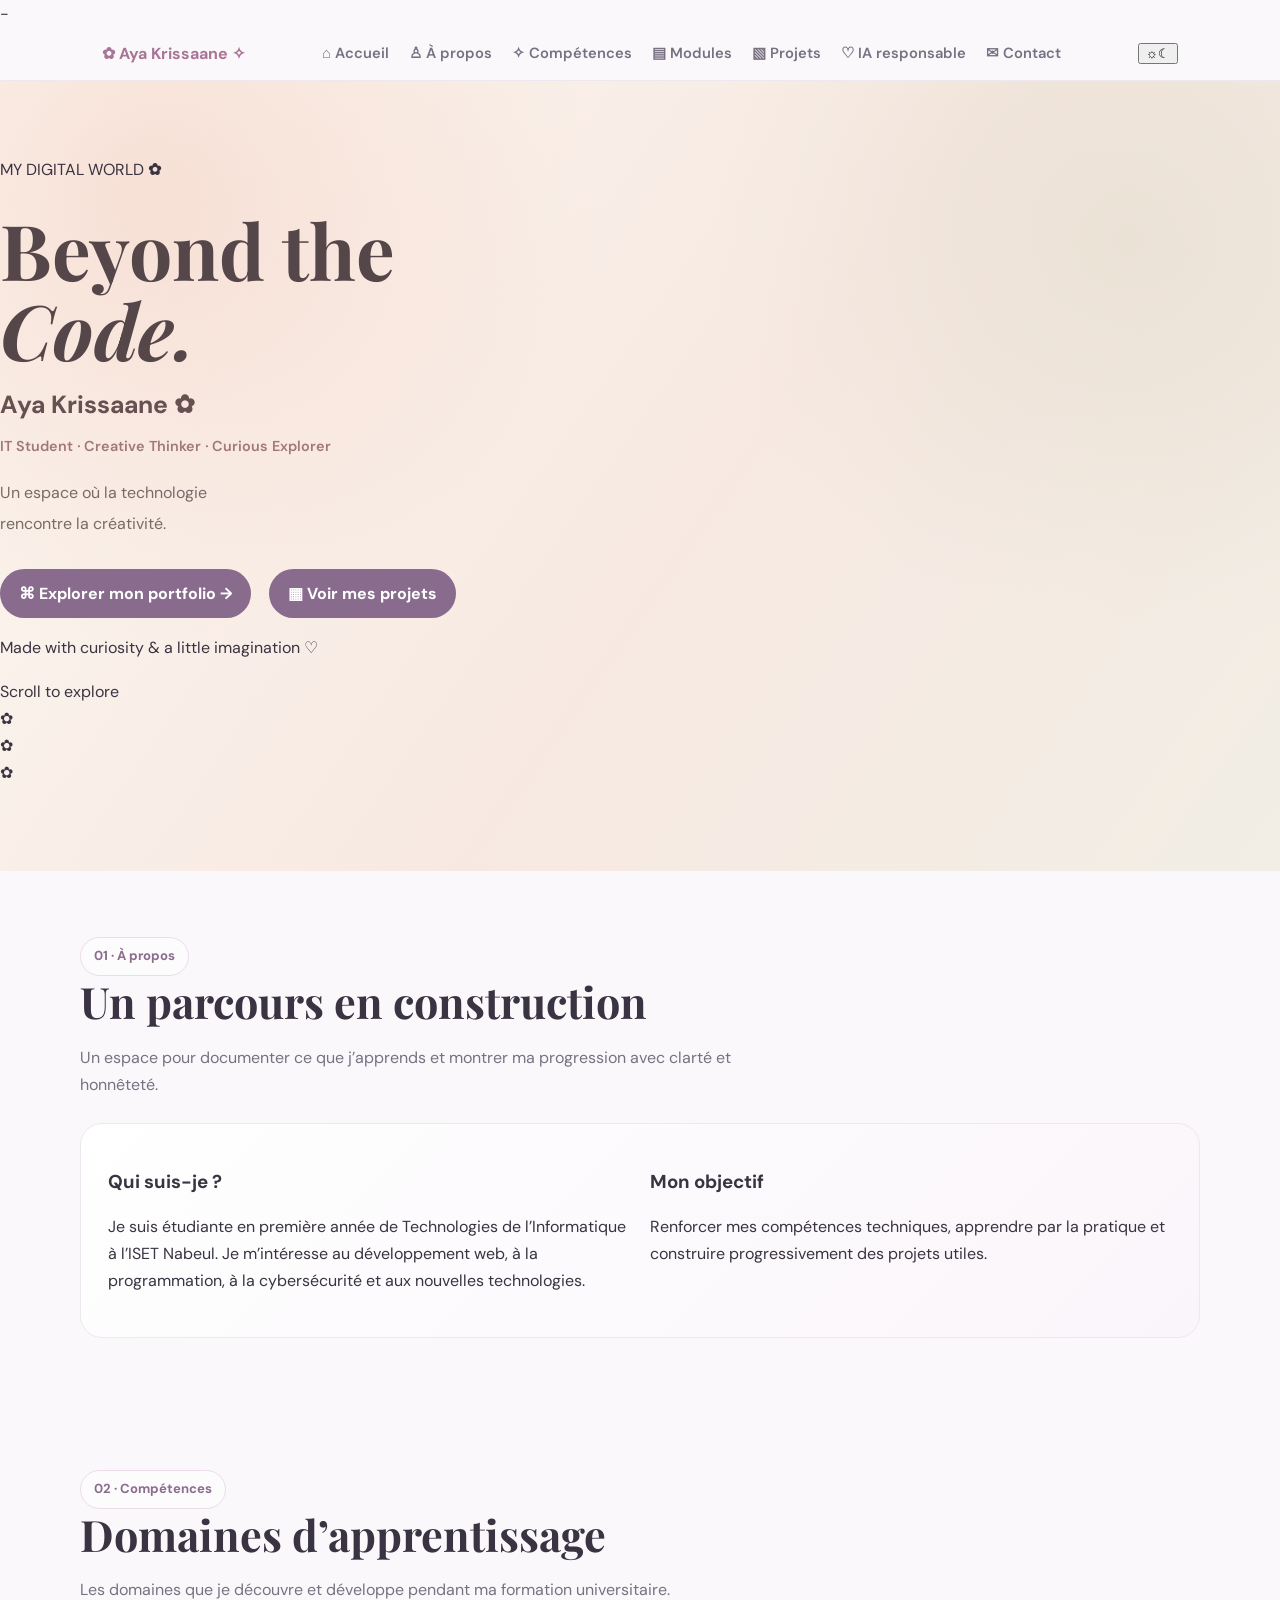
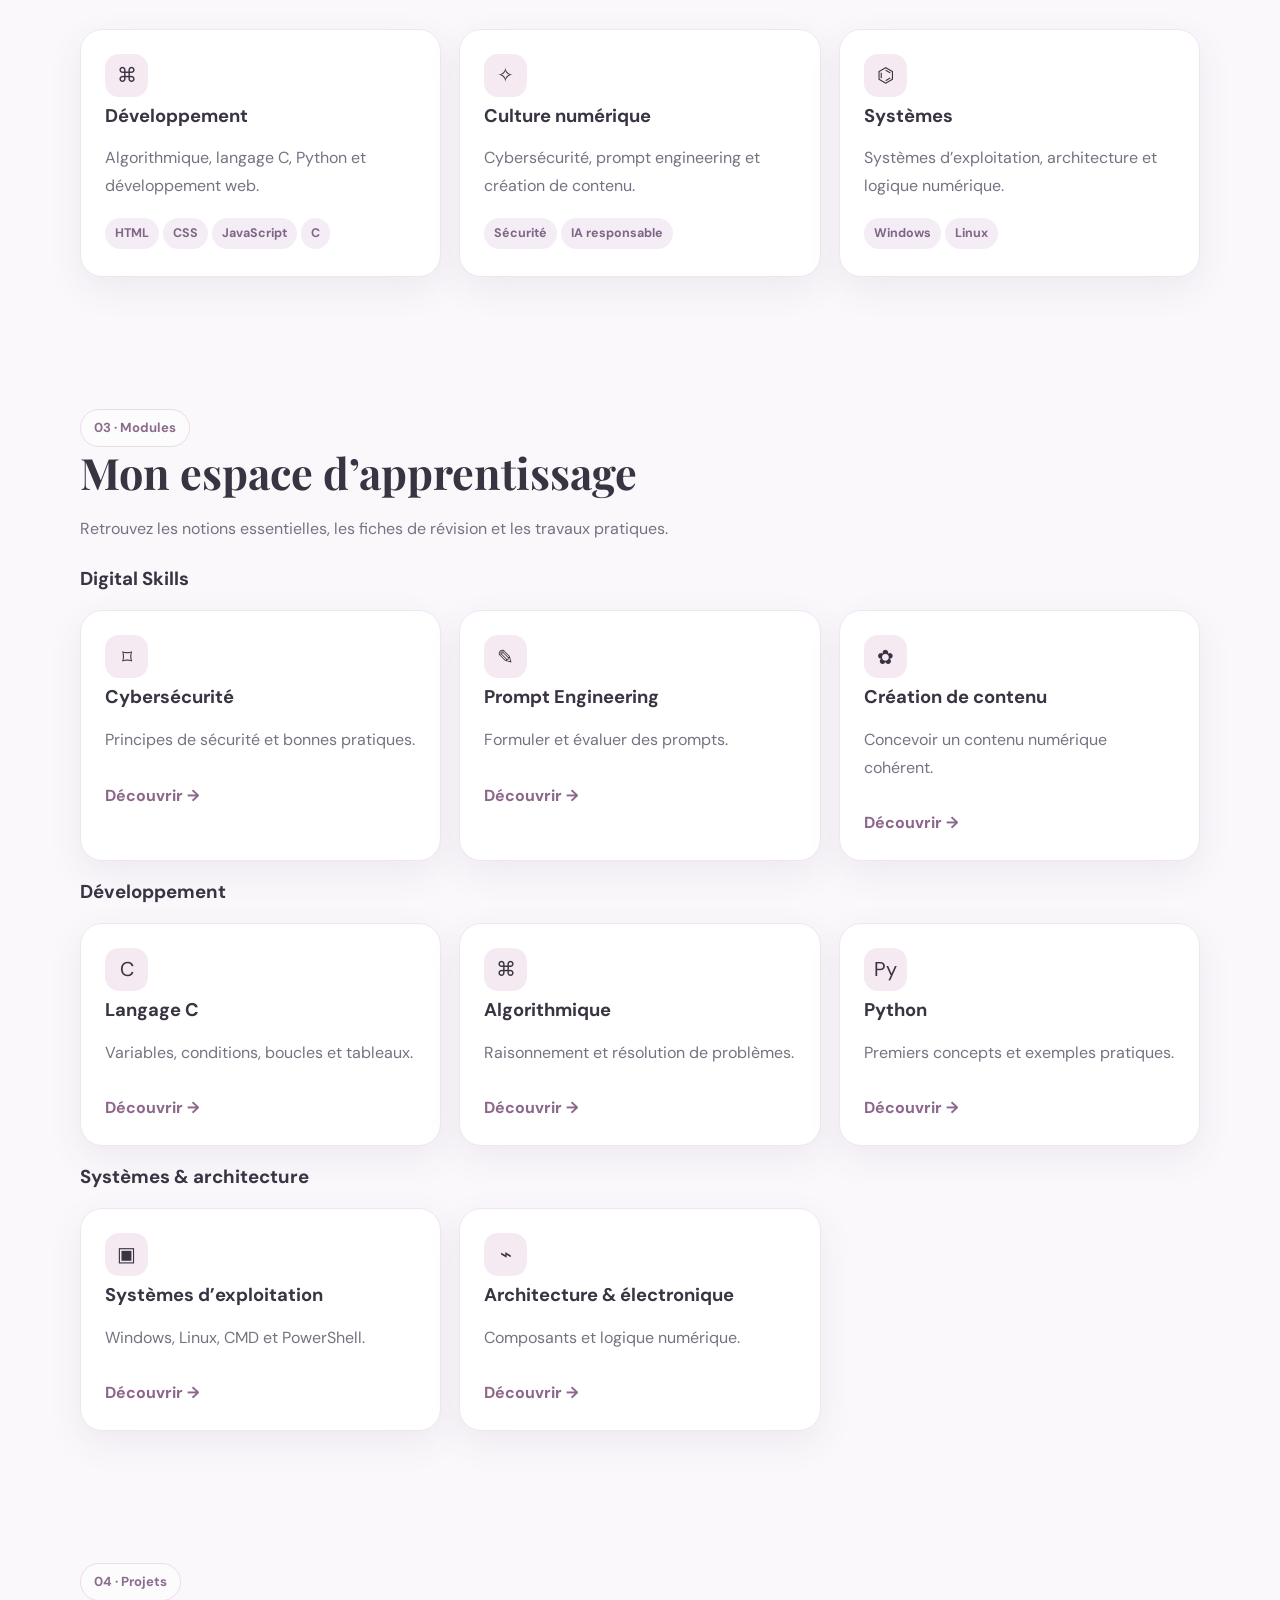
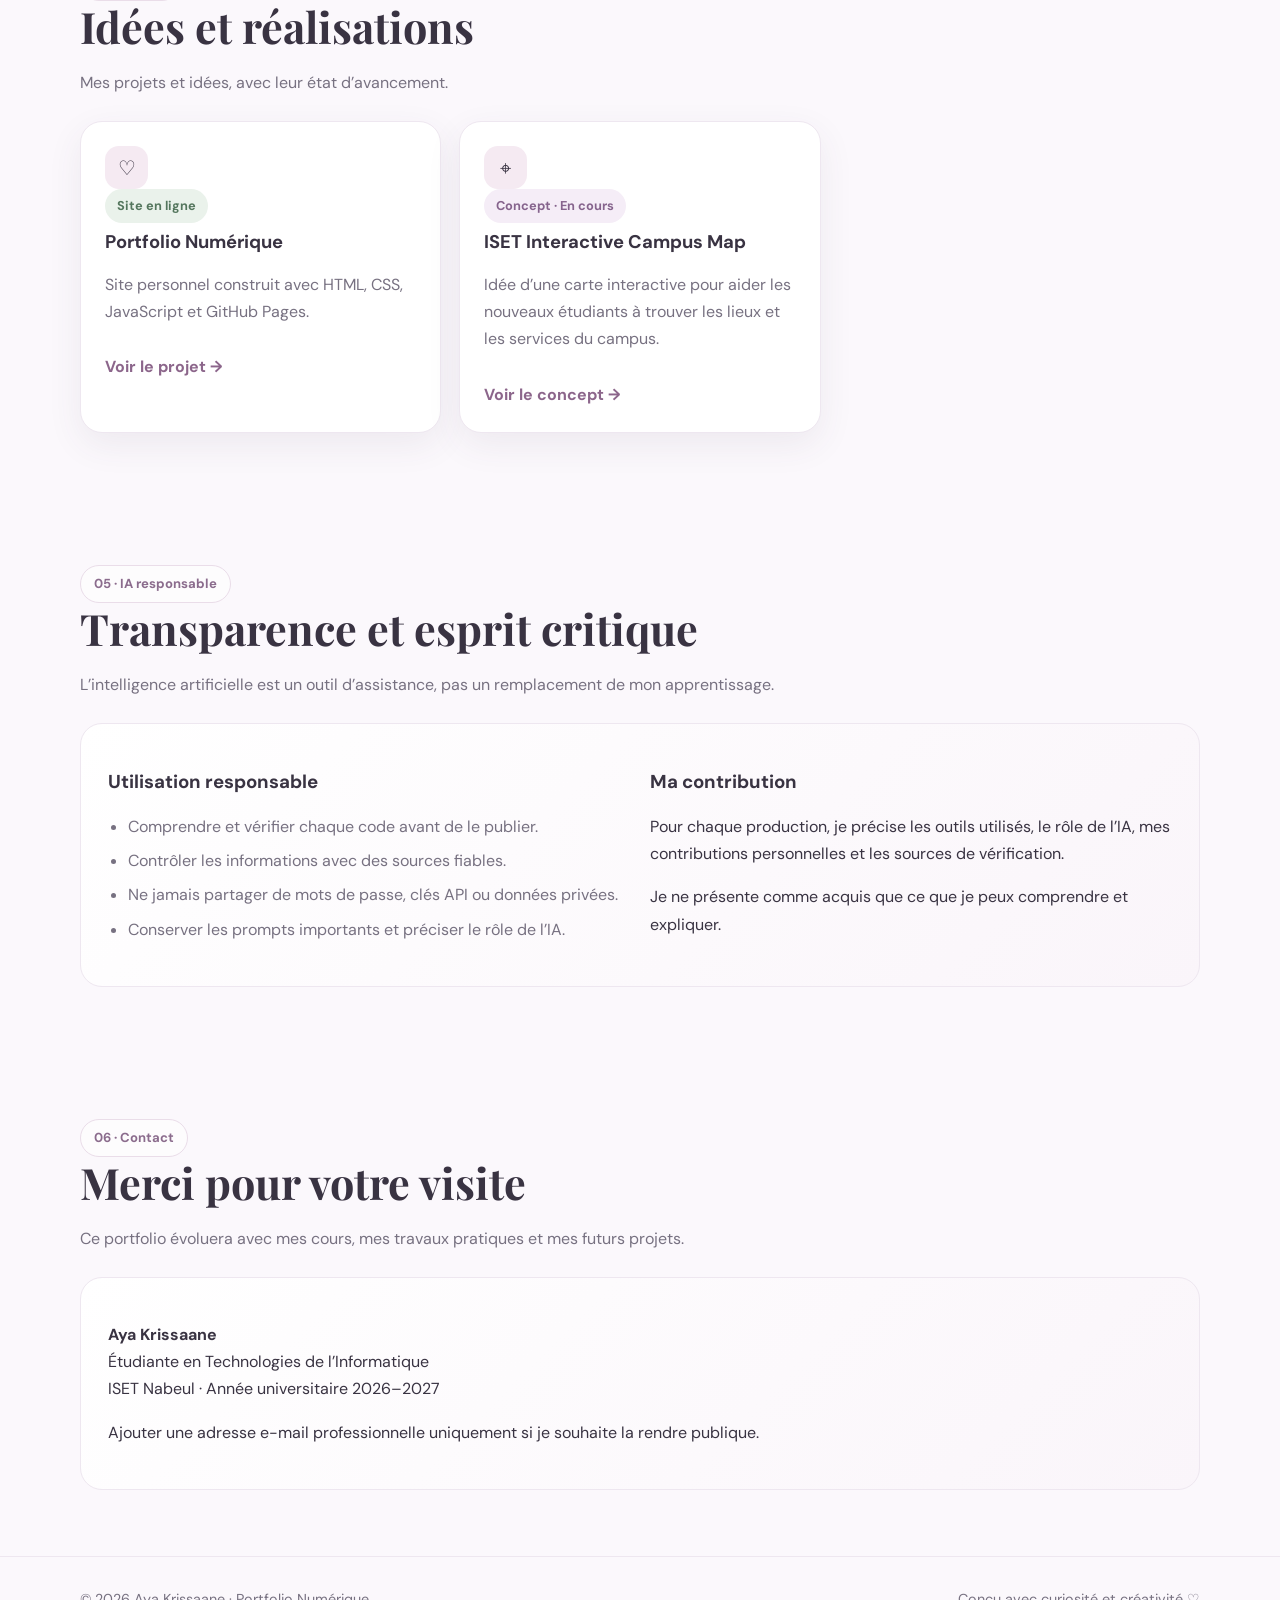
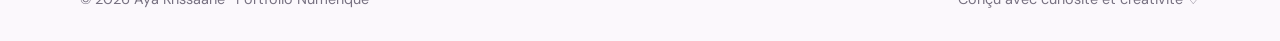
==== index.html @ 637c9870 "Update index.html" ====
-<!DOCTYPE html>
<html lang="fr">
<head>
    <meta charset="UTF-8">
    <meta name="viewport" content="width=device-width, initial-scale=1.0">
    <meta name="description" content="Portfolio numérique d’Aya Krissaane, étudiante en Technologies de l’Informatique à l’ISET Nabeul.">
    <meta name="theme-color" content="#f8d9d3">
    <title>Beyond the Code | Aya Krissaane</title>
    <link rel="preconnect" href="https://fonts.googleapis.com">
    <link rel="preconnect" href="https://fonts.gstatic.com" crossorigin>
    <link href="https://fonts.googleapis.com/css2?family=DM+Sans:wght@400;500;600;700&family=Playfair+Display:wght@500;600;700&family=Parisienne&display=swap" rel="stylesheet">
    <link rel="stylesheet" href="css/style.css">
</head>
<body>

<header class="site-header">
    <div class="nav-wrap">
        <a class="brand" href="index.html" aria-label="Aya Krissaane, accueil">
            <span class="brand-flower">✿</span>
            <span>Aya Krissaane</span>
            <span class="brand-sparkle">✧</span>
        </a>

        <button class="menu-toggle" type="button" aria-label="Ouvrir le menu" aria-expanded="false">☰</button>

        <nav class="nav-links" aria-label="Navigation principale">
            <a class="active" href="#accueil">⌂ <span>Accueil</span></a>
            <a href="#apropos">♙ <span>À propos</span></a>
            <a href="#competences">✧ <span>Compétences</span></a>
            <a href="#modules">▤ <span>Modules</span></a>
            <a href="#projets">▧ <span>Projets</span></a>
            <a href="#ia">♡ <span>IA responsable</span></a>
            <a href="#contact">✉ <span>Contact</span></a>
        </nav>

        <button class="theme-toggle" type="button" aria-label="Activer le mode nuit" title="Changer de thème">
            <span class="sun">☼</span><span class="moon">☾</span>
        </button>
    </div>
</header>

<main>
    <!-- HERO : image artistique + vrais textes HTML -->
    <section class="hero" id="accueil">
        <div class="hero-image" role="img" aria-label="Jardin japonais au coucher du soleil, cerisiers en fleurs, pagode, pont, lanternes et personnage illustré"></div>
        <div class="hero-overlay"></div>

        <div class="hero-content">
            <div class="hero-eyebrow"><span></span> MY DIGITAL WORLD <b>✿</b><span></span></div>

            <h1>Beyond the<br><em>Code.</em></h1>

            <h2 class="hero-name">Aya Krissaane <span>✿</span></h2>
            <p class="hero-role">IT Student <i>·</i> Creative Thinker <i>·</i> Curious Explorer</p>

            <p class="hero-description">
                Un espace où la technologie<br>
                rencontre la créativité.
            </p>

            <div class="hero-actions">
                <a class="button button-primary" href="#modules"><span>⌘</span> Explorer mon portfolio <b>→</b></a>
                <a class="button button-outline" href="#projets"><span>▦</span> Voir mes projets</a>
            </div>

            <p class="hero-signature">Made with curiosity &amp; a little imagination <span>♡</span></p>
        </div>

        <div class="hero-scroll" aria-hidden="true"><span></span> Scroll to explore</div>
        <div class="petal petal-a" aria-hidden="true">✿</div>
        <div class="petal petal-b" aria-hidden="true">✿</div>
        <div class="petal petal-c" aria-hidden="true">✿</div>
    </section>

    <!-- À PROPOS -->
    <section class="section" id="apropos">
        <div class="container">
            <div class="section-heading">
                <span class="eyebrow">01 · À propos</span>
                <h2>Un parcours en construction</h2>
                <p>Un espace pour documenter ce que j’apprends et montrer ma progression avec clarté et honnêteté.</p>
            </div>
            <div class="soft-panel two-col">
                <div>
                    <h3>Qui suis-je ?</h3>
                    <p>Je suis étudiante en première année de Technologies de l’Informatique à l’ISET Nabeul. Je m’intéresse au développement web, à la programmation, à la cybersécurité et aux nouvelles technologies.</p>
                </div>
                <div>
                    <h3>Mon objectif</h3>
                    <p>Renforcer mes compétences techniques, apprendre par la pratique et construire progressivement des projets utiles.</p>
                </div>
            </div>
        </div>
    </section>

    <!-- COMPÉTENCES -->
    <section class="section section-tint" id="competences">
        <div class="container">
            <div class="section-heading">
                <span class="eyebrow">02 · Compétences</span>
                <h2>Domaines d’apprentissage</h2>
                <p>Les domaines que je découvre et développe pendant ma formation universitaire.</p>
            </div>
            <div class="grid">
                <article class="card"><div class="card-icon">⌘</div><h3>Développement</h3><p>Algorithmique, langage C, Python et développement web.</p><span class="tag">HTML</span><span class="tag">CSS</span><span class="tag">JavaScript</span><span class="tag">C</span></article>
                <article class="card"><div class="card-icon">✧</div><h3>Culture numérique</h3><p>Cybersécurité, prompt engineering et création de contenu.</p><span class="tag">Sécurité</span><span class="tag">IA responsable</span></article>
                <article class="card"><div class="card-icon">⌬</div><h3>Systèmes</h3><p>Systèmes d’exploitation, architecture et logique numérique.</p><span class="tag">Windows</span><span class="tag">Linux</span></article>
            </div>
        </div>
    </section>

    <!-- MODULES -->
    <section class="section" id="modules">
        <div class="container">
            <div class="section-heading">
                <span class="eyebrow">03 · Modules</span>
                <h2>Mon espace d’apprentissage</h2>
                <p>Retrouvez les notions essentielles, les fiches de révision et les travaux pratiques.</p>
            </div>

            <h3 class="group-title">Digital Skills</h3>
            <div class="grid">
                <article class="card"><div class="card-icon">⌑</div><h3>Cybersécurité</h3><p>Principes de sécurité et bonnes pratiques.</p><a class="card-link" href="digital-skills/cybersecurite.html">Découvrir →</a></article>
                <article class="card"><div class="card-icon">✎</div><h3>Prompt Engineering</h3><p>Formuler et évaluer des prompts.</p><a class="card-link" href="digital-skills/prompt-engineering.html">Découvrir →</a></article>
                <article class="card"><div class="card-icon">✿</div><h3>Création de contenu</h3><p>Concevoir un contenu numérique cohérent.</p><a class="card-link" href="digital-skills/creation-contenu.html">Découvrir →</a></article>
            </div>

            <h3 class="group-title">Développement</h3>
            <div class="grid">
                <article class="card"><div class="card-icon">C</div><h3>Langage C</h3><p>Variables, conditions, boucles et tableaux.</p><a class="card-link" href="developpement/langage-c.html">Découvrir →</a></article>
                <article class="card"><div class="card-icon">⌘</div><h3>Algorithmique</h3><p>Raisonnement et résolution de problèmes.</p><a class="card-link" href="developpement/algorithmique.html">Découvrir →</a></article>
                <article class="card"><div class="card-icon">Py</div><h3>Python</h3><p>Premiers concepts et exemples pratiques.</p><a class="card-link" href="developpement/python.html">Découvrir →</a></article>
            </div>

            <h3 class="group-title">Systèmes &amp; architecture</h3>
            <div class="grid">
                <article class="card"><div class="card-icon">▣</div><h3>Systèmes d’exploitation</h3><p>Windows, Linux, CMD et PowerShell.</p><a class="card-link" href="systemes/systemes-exploitation.html">Découvrir →</a></article>
                <article class="card"><div class="card-icon">⌁</div><h3>Architecture &amp; électronique</h3><p>Composants et logique numérique.</p><a class="card-link" href="systemes/architecture-electronique.html">Découvrir →</a></article>
            </div>
        </div>
    </section>

    <!-- PROJETS -->
    <section class="section section-tint" id="projets">
        <div class="container">
            <div class="section-heading">
                <span class="eyebrow">04 · Projets</span>
                <h2>Idées et réalisations</h2>
                <p>Mes projets et idées, avec leur état d’avancement.</p>
            </div>
            <div class="grid">
                <article class="project-card"><div class="card-icon">♡</div><span class="status">Site en ligne</span><h3>Portfolio Numérique</h3><p>Site personnel construit avec HTML, CSS, JavaScript et GitHub Pages.</p><a class="module-link" href="projects/portfolio-numerique.html">Voir le projet →</a></article>
                <article class="project-card"><div class="card-icon">⌖</div><span class="status planned">Concept · En cours</span><h3>ISET Interactive Campus Map</h3><p>Idée d’une carte interactive pour aider les nouveaux étudiants à trouver les lieux et les services du campus.</p><a class="module-link" href="projects/iset-campus-map.html">Voir le concept →</a></article>
            </div>
        </div>
    </section>

    <!-- IA RESPONSABLE -->
    <section class="section" id="ia">
        <div class="container">
            <div class="section-heading">
                <span class="eyebrow">05 · IA responsable</span>
                <h2>Transparence et esprit critique</h2>
                <p>L’intelligence artificielle est un outil d’assistance, pas un remplacement de mon apprentissage.</p>
            </div>
            <div class="soft-panel two-col">
                <div><h3>Utilisation responsable</h3><ul class="list-clean"><li>Comprendre et vérifier chaque code avant de le publier.</li><li>Contrôler les informations avec des sources fiables.</li><li>Ne jamais partager de mots de passe, clés API ou données privées.</li><li>Conserver les prompts importants et préciser le rôle de l’IA.</li></ul></div>
                <div><h3>Ma contribution</h3><p>Pour chaque production, je précise les outils utilisés, le rôle de l’IA, mes contributions personnelles et les sources de vérification.</p><p>Je ne présente comme acquis que ce que je peux comprendre et expliquer.</p></div>
            </div>
        </div>
    </section>

    <!-- CONTACT -->
    <section class="section section-tint" id="contact">
        <div class="container">
            <div class="section-heading">
                <span class="eyebrow">06 · Contact</span>
                <h2>Merci pour votre visite</h2>
                <p>Ce portfolio évoluera avec mes cours, mes travaux pratiques et mes futurs projets.</p>
            </div>
            <div class="soft-panel contact-panel">
                <p><strong>Aya Krissaane</strong><br>Étudiante en Technologies de l’Informatique<br>ISET Nabeul · Année universitaire 2026–2027</p>
                <p class="small">Ajouter une adresse e-mail professionnelle uniquement si je souhaite la rendre publique.</p>
            </div>
        </div>
    </section>
</main>

<footer class="site-footer">
    <div class="container footer-inner">
        <span>© <span data-year>2026</span> Aya Krissaane · Portfolio Numérique</span>
        <span>Conçu avec curiosité et créativité ♡</span>
    </div>
</footer>

<script src="js/script.js"></script>
</body>
</html>
---- css/style.css ----
@import url('https://fonts.googleapis.com/css2?family=DM+Sans:wght@400;500;600;700&family=Playfair+Display:wght@500;600;700&display=swap');

:root {
    --bg: #fbf8fc;
    --white: #ffffff;
    --ink: #393342;
    --muted: #777181;
    --pink: #e9cbdc;
    --pink-dark: #a87596;
    --lilac: #ddd5f0;
    --sage: #dce9df;
    --line: #eee7f0;
    --shadow: 0 12px 35px rgba(82, 62, 91, 0.08);
    --radius: 22px;
    --max-width: 1120px;
}

* {
    box-sizing: border-box;
}

html {
    scroll-behavior: smooth;
}

body {
    margin: 0;
    background: var(--bg);
    color: var(--ink);
    font-family: 'DM Sans', sans-serif;
    line-height: 1.7;
}

a {
    color: inherit;
}

/* NAVIGATION */

.site-header {
    position: sticky;
    top: 0;
    z-index: 20;
    background: rgba(251, 248, 252, 0.94);
    backdrop-filter: blur(14px);
    border-bottom: 1px solid var(--line);
}

.nav-wrap {
    max-width: var(--max-width);
    margin: auto;
    padding: 13px 22px;
    display: flex;
    align-items: center;
    justify-content: space-between;
    gap: 18px;
}

.brand {
    text-decoration: none;
    font-weight: 700;
    color: #755b78;
}

.brand span {
    color: var(--pink-dark);
}

.nav-links {
    display: flex;
    align-items: center;
    gap: 20px;
}

.nav-links a {
    text-decoration: none;
    color: var(--muted);
    font-size: 0.92rem;
    font-weight: 600;
}

.nav-links a:hover {
    color: var(--pink-dark);
}

.menu-toggle {
    display: none;
    border: 1px solid var(--line);
    background: white;
    border-radius: 12px;
    padding: 8px 11px;
    cursor: pointer;
}

/* GENERAL */

.container {
    width: min(var(--max-width), calc(100% - 40px));
    margin: auto;
}

h1, h2 {
    font-family: 'Playfair Display', serif;
    line-height: 1.2;
}

h3 {
    line-height: 1.3;
}

.section {
    padding: 66px 0;
}

.section-heading {
    margin-bottom: 25px;
}

.section-heading h2 {
    font-size: clamp(1.9rem, 4vw, 2.7rem);
    margin: 0 0 10px;
}

.section-heading p {
    color: var(--muted);
    max-width: 720px;
}

.eyebrow {
    display: inline-block;
    padding: 7px 13px;
    border-radius: 99px;
    background: #fff9;
    border: 1px solid #eadde9;
    color: #8b6c8d;
    font-size: 0.82rem;
    font-weight: 700;
}


/* HERO — BEYOND THE CODE */

.hero {
    position: relative;
    overflow: hidden;
    padding: 75px 0 85px;

    background:
        radial-gradient(
            circle at 12% 15%,
            rgba(245, 213, 201, 0.65),
            transparent 34%
        ),
        radial-gradient(
            circle at 88% 20%,
            rgba(226, 218, 203, 0.55),
            transparent 32%
        ),
        linear-gradient(
            125deg,
            #fcf7f0,
            #f7e9e2 55%,
            #f2eee5
        );
}

.hero-inner {
    max-width: var(--max-width);
    width: calc(100% - 40px);
    margin: auto;

    display: grid;
    grid-template-columns: 1.1fr 0.9fr;
    gap: 55px;
    align-items: center;
}

.hero-copy {
    position: relative;
    z-index: 2;
}

.hero h1 {
    font-family: 'Playfair Display', serif;
    font-size: clamp(3.2rem, 6vw, 5.4rem);
    line-height: 1.05;
    margin: 25px 0 15px;
    color: #55464a;
}

.hero h1 span {
    display: block;
    color: #ae7d82;
    font-style: italic;
}

.hero-name {
    font-family: 'DM Sans', sans-serif;
    font-size: 1.55rem;
    margin: 20px 0 3px;
    color: #665052;
}

.hero-role {
    color: #a07879;
    font-size: 0.9rem;
    font-weight: 600;
}

.hero-description {
    max-width: 520px;
    color: #786b67;
    font-size: 1rem;
    line-height: 1.9;
    margin: 20px 0;
}

.hero-actions {
    display: flex;
    flex-wrap: wrap;
    gap: 10px;
}

.hero-note {
    display: block;
    margin-top: 25px;
    color: #a18b80;
    font-family: 'Playfair Display', serif;
    font-style: italic;
    font-size: 0.95rem;
}

/* ARTISTIC SCENE */

.hero-visual {
    min-height: 440px;
    position: relative;
    overflow: hidden;
    border-radius: 48% 48% 28px 28px;

    background:
        radial-gradient(
            circle at 50% 22%,
            #ffe6bd 0 9%,
            transparent 10%
        ),
        linear-gradient(
            180deg,
            #e9bda9,
            #f2d5bd 48%,
            #dce3d0 100%
        );

    box-shadow: 0 20px 55px rgba(115, 82, 73, 0.13);
}

.hero-sun {
    position: absolute;
    width: 180px;
    height: 180px;
    border-radius: 50%;
    background: rgba(255, 239, 207, 0.55);
    top: 55px;
    left: 50%;
    transform: translateX(-50%);
    filter: blur(3px);
}

.hero-yuki-frame {
    position: absolute;
    z-index: 2;
    width: 65%;
    height: 72%;
    left: 17.5%;
    bottom: 0;

    border-radius: 48% 48% 0 0;
    background:
        linear-gradient(
            160deg,
            rgba(255,255,255,0.22),
            rgba(255,255,255,0.04)
        );

    border: 1px solid rgba(255,255,255,0.35);
}

/* Decorative details */

.hero-lantern {
    position: absolute;
    z-index: 3;
    color: #fff0c9;
    text-shadow: 0 0 20px #fff0c9;
    font-size: 2.2rem;
}

.lantern-one {
    top: 75px;
    right: 17%;
}

.lantern-two {
    top: 170px;
    left: 12%;
    font-size: 1.5rem;
}

.hero-petal {
    position: absolute;
    color: rgba(255, 245, 235, 0.9);
    font-size: 1.5rem;
}

.petal-one {
    top: 28%;
    left: 22%;
}

.petal-two {
    top: 54%;
    right: 14%;
}

.petal-three {
    top: 72%;
    left: 12%;
}

.hero-art-caption {
    position: absolute;
    z-index: 4;
    bottom: 20px;
    left: 0;
    right: 0;
    text-align: center;
    color: #fffaf0;
    font-family: 'Playfair Display', serif;
    font-style: italic;
}

/* MOBILE */

@media (max-width: 800px) {
    .hero-inner {
        grid-template-columns: 1fr;
        gap: 35px;
    }

    .hero-visual {
        min-height: 350px;
        width: 100%;
        max-width: 480px;
        margin: auto;
    }
}

@media (max-width: 560px) {
    .hero {
        padding: 55px 0;
    }

    .hero h1 {
        font-size: 3.3rem;
    }

    .hero-visual {
        min-height: 310px;
    }

    .hero-actions {
        flex-direction: column;
        align-items: flex-start;
    }
}

/* BUTTONS */

.button {
    display: inline-block;
    text-decoration: none;
    background: #886b8d;
    color: white;
    padding: 11px 19px;
    border-radius: 99px;
    font-weight: 700;
    margin: 10px 8px 0 0;
    transition: 0.2s;
}

.button:hover {
    transform: translateY(-2px);
    background: #755879;
}

.button.secondary {
    background: white;
    color: #806484;
    border: 1px solid var(--line);
}

/* CARDS */

.grid {
    display: grid;
    grid-template-columns: repeat(3, 1fr);
    gap: 18px;
}

.card,
.project-card,
.module-card {
    background: var(--white);
    border: 1px solid var(--line);
    border-radius: var(--radius);
    padding: 24px;
    box-shadow: var(--shadow);
    height: 100%;
    transition: 0.25s ease;
}

.card:hover,
.project-card:hover,
.module-card:hover {
    transform: translateY(-5px);
}

.card h3,
.project-card h3,
.module-card h3 {
    margin: 8px 0 10px;
    font-size: 1.15rem;
}

.card p,
.project-card p,
.module-card p {
    color: var(--muted);
}

.card-icon {
    width: 43px;
    height: 43px;
    border-radius: 14px;
    background: #f5eaf2;
    display: grid;
    place-items: center;
    font-size: 1.25rem;
}

.card-link,
.module-link {
    display: inline-block;
    margin-top: 12px;
    color: #8c668b;
    font-weight: 700;
    text-decoration: none;
}

.card-link:hover,
.module-link:hover {
    text-decoration: underline;
}

/* CONTENT BOXES */

.soft-panel,
.about-card {
    background: linear-gradient(135deg, #fff, #faf5fa);
    border: 1px solid var(--line);
    border-radius: var(--radius);
    padding: 27px;
}

.two-col {
    display: grid;
    grid-template-columns: 1fr 1fr;
    gap: 20px;
}

.list-clean {
    padding-left: 20px;
    color: var(--muted);
}

.list-clean li {
    margin: 7px 0;
}

.tag {
    display: inline-block;
    background: #f4edf5;
    color: #806586;
    padding: 5px 10px;
    border-radius: 99px;
    font-size: 0.78rem;
    font-weight: 700;
    margin: 3px 4px 3px 0;
}

/* INNER PAGES */

.page-hero {
    padding: 62px 0 48px;
    background: linear-gradient(135deg, #f5eaf2, #f0eef8 65%, #edf4ef);
}

.page-hero h1 {
    font-size: clamp(2.3rem, 5vw, 3.8rem);
    margin: 13px 0;
}

.page-hero p {
    max-width: 760px;
    color: var(--muted);
}

.breadcrumb {
    font-size: 0.88rem;
    color: var(--muted);
    margin-bottom: 15px;
}

.breadcrumb a {
    text-decoration: none;
    color: #8c668b;
}

.status {
    display: inline-block;
    padding: 6px 12px;
    border-radius: 99px;
    background: #eaf2eb;
    color: #54765d;
    font-size: 0.8rem;
    font-weight: 700;
}

.status.planned {
    background: #f5edf7;
    color: #86648d;
}

.code-sample {
    background: #302b38;
    color: #f8edf7;
    border-radius: 16px;
    padding: 20px;
    overflow-x: auto;
    font: 0.9rem/1.7 Consolas, monospace;
}

.note {
    border-left: 4px solid #d7bfd5;
    padding: 12px 16px;
    background: #faf5fa;
    border-radius: 0 12px 12px 0;
    color: var(--muted);
}

.back-link {
    display: inline-block;
    text-decoration: none;
    color: #8b668d;
    font-weight: 700;
    margin-top: 20px;
}

/* FOOTER */

.site-footer {
    padding: 30px 0;
    border-top: 1px solid var(--line);
    color: var(--muted);
    font-size: 0.9rem;
}

.footer-inner {
    display: flex;
    justify-content: space-between;
    gap: 15px;
    flex-wrap: wrap;
}

/* RESPONSIVE DESIGN */

@media (max-width: 800px) {
    .hero-inner {
        grid-template-columns: 1fr;
    }

    .hero-art {
        min-height: 180px;
    }

    .grid {
        grid-template-columns: repeat(2, 1fr);
    }

    .nav-links {
        display: none;
        position: absolute;
        top: 62px;
        left: 0;
        right: 0;
        background: #fcf9fc;
        padding: 18px 24px 22px;
        border-bottom: 1px solid var(--line);
        flex-direction: column;
        align-items: flex-start;
    }

    .nav-links.open {
        display: flex;
    }

    .menu-toggle {
        display: block;
    }
}

@media (max-width: 560px) {
    .container,
    .hero-inner {
        width: calc(100% - 30px);
    }

    .hero {
        padding: 58px 0;
    }

    .section {
        padding: 48px 0;
    }

    .grid,
    .two-col {
        grid-template-columns: 1fr;
    }

    .card,
    .project-card,
    .module-card {
        padding: 21px;
    }

    .page-hero {
        padding: 48px 0 36px;
    }
}
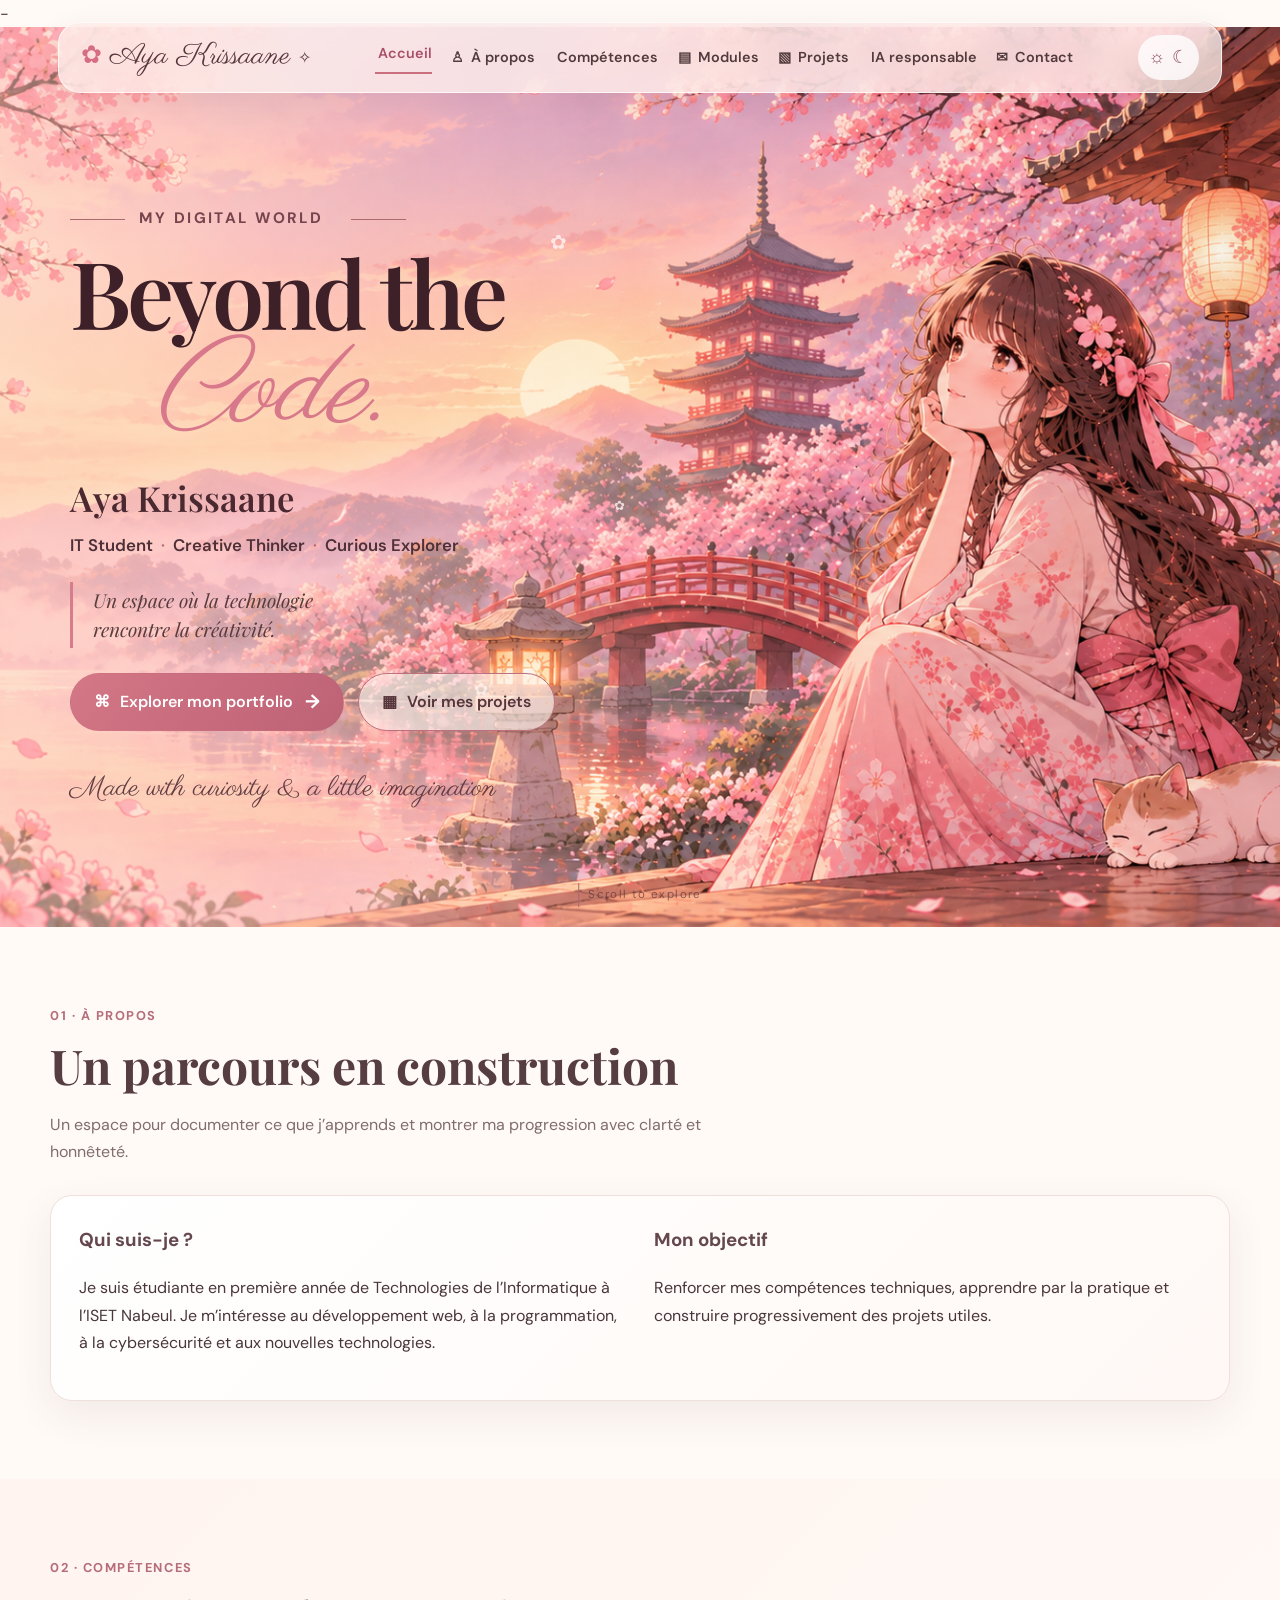
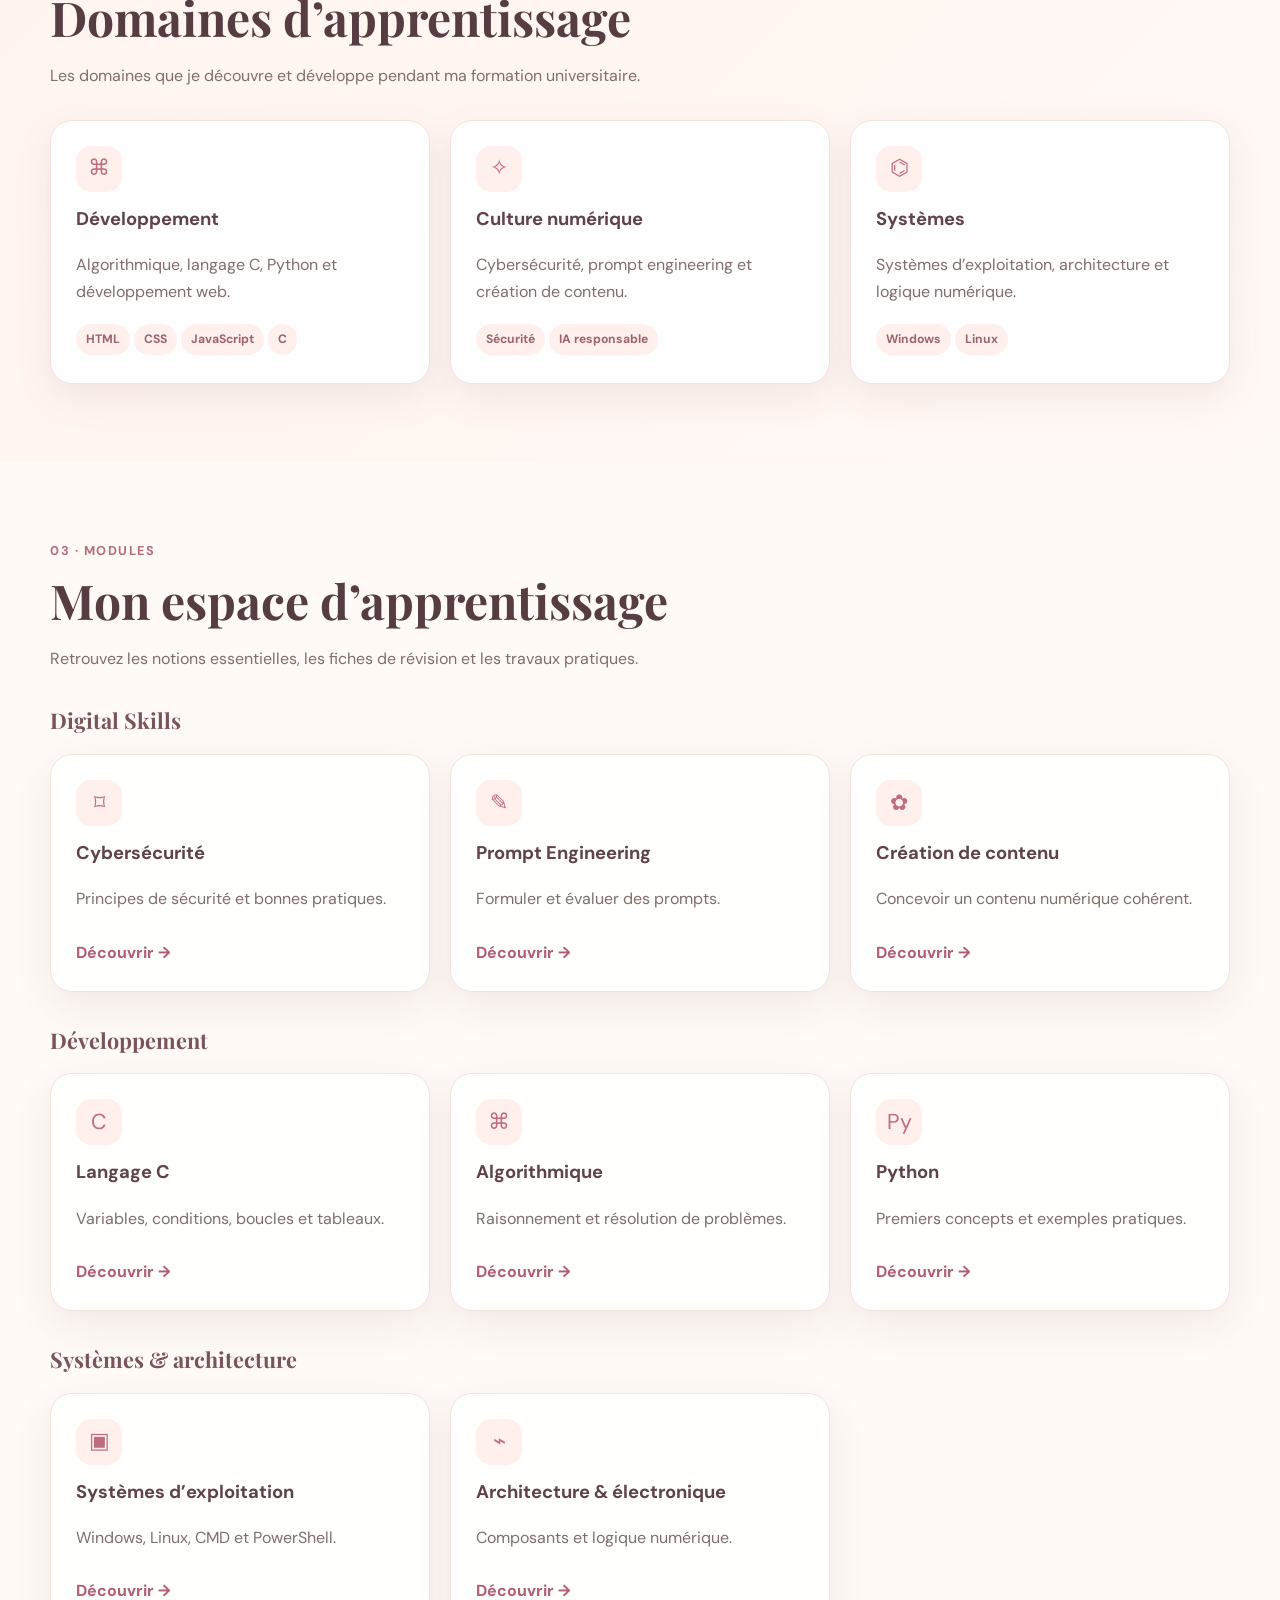
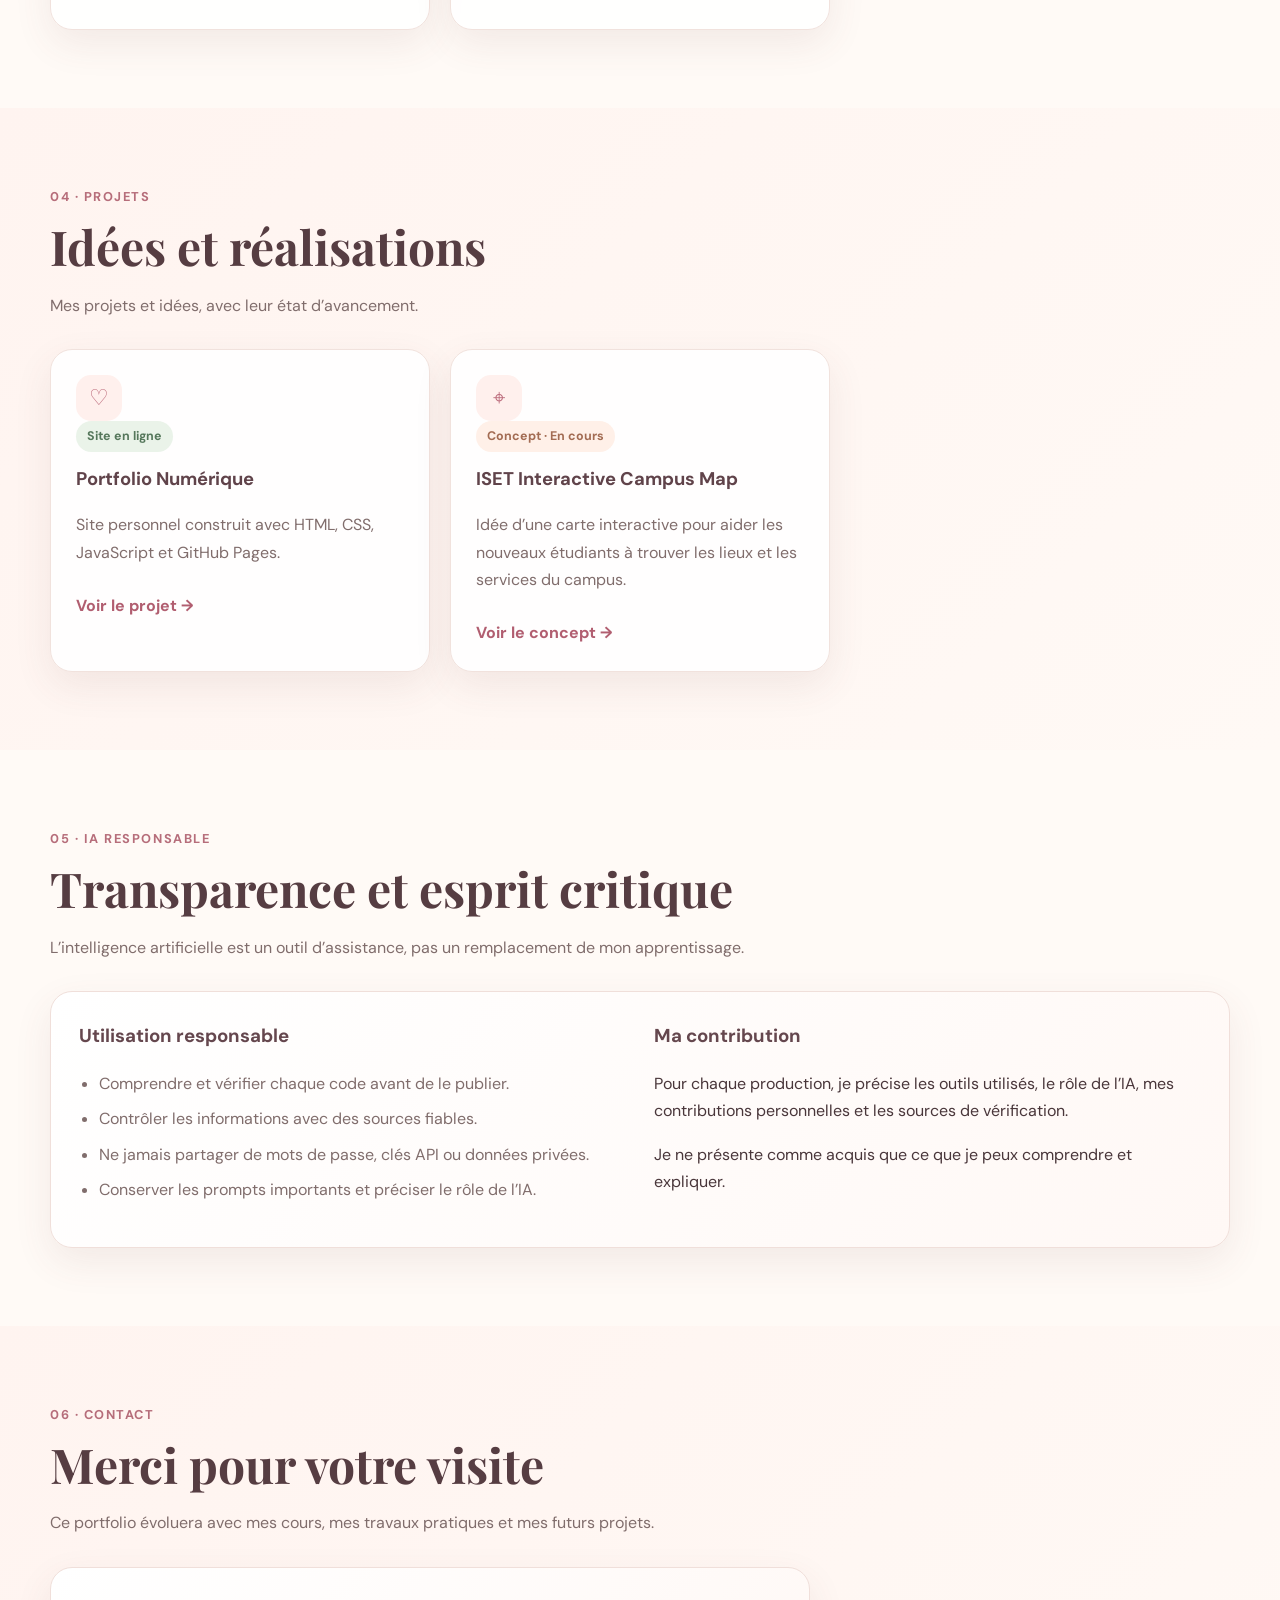
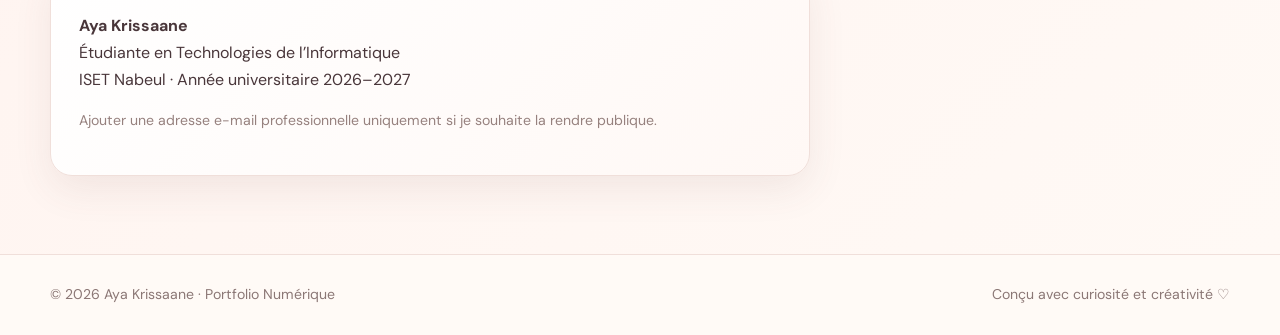
==== commit e46735b3: "Update index.html" ====
--- a/index.html
+++ b/index.html
@@ -24,12 +24,12 @@
         <button class="menu-toggle" type="button" aria-label="Ouvrir le menu" aria-expanded="false">☰</button>
 
         <nav class="nav-links" aria-label="Navigation principale">
-            <a class="active" href="#accueil">⌂ <span>Accueil</span></a>
+            <a class="active" href="#accueil"> <span>Accueil</span></a>
             <a href="#apropos">♙ <span>À propos</span></a>
-            <a href="#competences">✧ <span>Compétences</span></a>
+            <a href="#competences"> <span>Compétences</span></a>
             <a href="#modules">▤ <span>Modules</span></a>
             <a href="#projets">▧ <span>Projets</span></a>
-            <a href="#ia">♡ <span>IA responsable</span></a>
+            <a href="#ia"> <span>IA responsable</span></a>
             <a href="#contact">✉ <span>Contact</span></a>
         </nav>
 
@@ -46,11 +46,11 @@
         <div class="hero-overlay"></div>
 
         <div class="hero-content">
-            <div class="hero-eyebrow"><span></span> MY DIGITAL WORLD <b>✿</b><span></span></div>
+            <div class="hero-eyebrow"><span></span> MY DIGITAL WORLD <b></b><span></span></div>
 
             <h1>Beyond the<br><em>Code.</em></h1>
 
-            <h2 class="hero-name">Aya Krissaane <span>✿</span></h2>
+            <h2 class="hero-name">Aya Krissaane <span></span></h2>
             <p class="hero-role">IT Student <i>·</i> Creative Thinker <i>·</i> Curious Explorer</p>
 
             <p class="hero-description">
@@ -63,7 +63,7 @@
                 <a class="button button-outline" href="#projets"><span>▦</span> Voir mes projets</a>
             </div>
 
-            <p class="hero-signature">Made with curiosity &amp; a little imagination <span>♡</span></p>
+            <p class="hero-signature">Made with curiosity &amp; a little imagination <span></span></p>
         </div>
 
         <div class="hero-scroll" aria-hidden="true"><span></span> Scroll to explore</div>
--- a/css/style.css
+++ b/css/style.css
@@ -1,653 +1,841 @@
-
-@import url('https://fonts.googleapis.com/css2?family=DM+Sans:wght@400;500;600;700&family=Playfair+Display:wght@500;600;700&display=swap');
+@import url('https://fonts.googleapis.com/css2?family=DM+Sans:wght@400;500;600;700&family=Playfair+Display:wght@500;600;700&family=Parisienne&display=swap');
 
 :root {
-    --bg: #fbf8fc;
-    --white: #ffffff;
-    --ink: #393342;
-    --muted: #777181;
-    --pink: #e9cbdc;
-    --pink-dark: #a87596;
-    --lilac: #ddd5f0;
-    --sage: #dce9df;
-    --line: #eee7f0;
-    --shadow: 0 12px 35px rgba(82, 62, 91, 0.08);
-    --radius: 22px;
-    --max-width: 1120px;
-}
-
-* {
-    box-sizing: border-box;
-}
-
-html {
-    scroll-behavior: smooth;
-}
-
+    --bg: #fffaf6;
+    --surface: #ffffff;
+    --ink: #49363a;
+    --muted: #806d6c;
+    --rose: #c96f7d;
+    --rose-dark: #a94f66;
+    --peach: #f8ddd2;
+    --line: #f0dfda;
+    --shadow: 0 14px 38px rgba(108, 66, 70, .09);
+    --max-width: 1180px;
+}
+* { box-sizing: border-box; }
+html { scroll-behavior: smooth; scroll-padding-top: 90px; }
 body {
     margin: 0;
+    color: var(--ink);
     background: var(--bg);
-    color: var(--ink);
     font-family: 'DM Sans', sans-serif;
     line-height: 1.7;
 }
-
-a {
-    color: inherit;
-}
+a { color: inherit; }
+button { font: inherit; }
 
 /* NAVIGATION */
-
 .site-header {
-    position: sticky;
-    top: 0;
-    z-index: 20;
-    background: rgba(251, 248, 252, 0.94);
-    backdrop-filter: blur(14px);
-    border-bottom: 1px solid var(--line);
-}
-
+    position: absolute;
+    top: 22px;
+    left: 0;
+    right: 0;
+    z-index: 50;
+    padding: 0 4.5%;
+}
 .nav-wrap {
-    max-width: var(--max-width);
+    max-width: 1450px;
+    min-height: 66px;
     margin: auto;
-    padding: 13px 22px;
+    padding: 10px 22px;
     display: flex;
     align-items: center;
     justify-content: space-between;
     gap: 18px;
-}
-
+    border: 1px solid rgba(255,255,255,.72);
+    border-radius: 22px;
+    background: rgba(255, 245, 241, .72);
+    backdrop-filter: blur(18px);
+    -webkit-backdrop-filter: blur(18px);
+    box-shadow: 0 8px 30px rgba(93, 55, 61, .08);
+}
 .brand {
+    display: inline-flex;
+    align-items: center;
+    gap: 8px;
+    white-space: nowrap;
     text-decoration: none;
-    font-weight: 700;
-    color: #755b78;
-}
-
-.brand span {
-    color: var(--pink-dark);
-}
-
-.nav-links {
-    display: flex;
-    align-items: center;
-    gap: 20px;
-}
-
+    font-family: 'Parisienne', cursive;
+    font-size: 1.8rem;
+    color: #56343b;
+}
+.brand-flower { color: #d66e83; font-size: 1.55rem; }
+.brand-sparkle { font-family: serif; font-size: 1rem; }
+.nav-links { display: flex; align-items: center; justify-content: center; gap: clamp(10px, 1.5vw, 24px); }
 .nav-links a {
     text-decoration: none;
-    color: var(--muted);
-    font-size: 0.92rem;
+    white-space: nowrap;
+    color: #523b3d;
+    font-size: .9rem;
     font-weight: 600;
-}
-
-.nav-links a:hover {
-    color: var(--pink-dark);
-}
-
-.menu-toggle {
-    display: none;
-    border: 1px solid var(--line);
-    background: white;
-    border-radius: 12px;
-    padding: 8px 11px;
+    transition: color .2s ease;
+}
+.nav-links a span { margin-left: 3px; }
+.nav-links a:hover, .nav-links a.active { color: var(--rose-dark); }
+.nav-links a.active { border-bottom: 2px solid var(--rose); padding-bottom: 7px; }
+.theme-toggle {
+    display: inline-flex;
+    gap: 7px;
+    align-items: center;
+    border: 0;
+    border-radius: 30px;
+    padding: 7px 11px;
+    color: #8e4e5b;
+    background: rgba(255,255,255,.8);
     cursor: pointer;
-}
-
-/* GENERAL */
-
-.container {
-    width: min(var(--max-width), calc(100% - 40px));
-    margin: auto;
-}
-
-h1, h2 {
+    font-size: 1.15rem;
+}
+.menu-toggle { display: none; }
+
+/* HERO */
+.hero {
+    min-height: 790px;
+    height: min(900px, 100svh);
+    position: relative;
+    display: flex;
+    align-items: center;
+    overflow: hidden;
+    isolation: isolate;
+    background: #f8c9c1;
+}
+.hero-image {
+    position: absolute;
+    inset: 0;
+    z-index: -2;
+    background-image: url('../images/sakura-hero.png');
+    background-size: cover;
+    background-position: center center;
+    background-repeat: no-repeat;
+}
+.hero-overlay {
+    position: absolute;
+    inset: 0;
+    z-index: -1;
+    background: linear-gradient(90deg,
+        rgba(255, 224, 211, .38) 0%,
+        rgba(255, 220, 210, .20) 36%,
+        rgba(255, 210, 205, .02) 62%,
+        rgba(71, 35, 43, .04) 100%);
+}
+.hero-content {
+    width: min(var(--max-width), calc(100% - 11%));
+    margin: 65px auto 0;
+    position: relative;
+    z-index: 2;
+    max-width: 1180px;
+}
+.hero-eyebrow {
+    display: flex;
+    align-items: center;
+    gap: 14px;
+    width: fit-content;
+    color: #77444d;
+    font-size: .95rem;
+    font-weight: 700;
+    letter-spacing: .16em;
+}
+.hero-eyebrow > span { width: 55px; height: 1px; background: #a96a70; }
+.hero-eyebrow b { color: #d66f85; font-size: 1.25rem; }
+.hero h1 {
+    max-width: 590px;
+    margin: 14px 0 0;
+    color: #3d2028;
     font-family: 'Playfair Display', serif;
-    line-height: 1.2;
-}
-
-h3 {
-    line-height: 1.3;
-}
-
-.section {
-    padding: 66px 0;
-}
-
-.section-heading {
-    margin-bottom: 25px;
-}
-
-.section-heading h2 {
-    font-size: clamp(1.9rem, 4vw, 2.7rem);
-    margin: 0 0 10px;
-}
-
-.section-heading p {
-    color: var(--muted);
-    max-width: 720px;
-}
-
+    font-size: clamp(4.1rem, 7.3vw, 7.2rem);
+    line-height: .98;
+    letter-spacing: -.045em;
+    font-weight: 600;
+    text-shadow: 0 2px 18px rgba(255,239,226,.18);
+}
+.hero h1 em {
+    display: inline-block;
+    margin-left: 85px;
+    color: #d8788b;
+    font-family: 'Parisienne', cursive;
+    font-size: 1.25em;
+    font-weight: 400;
+    letter-spacing: 0;
+    line-height: .95;
+}
+.hero-name {
+    margin: 20px 0 0;
+    color: #4b2931;
+    font-family: 'Playfair Display', serif;
+    font-size: clamp(1.8rem, 2.7vw, 2.6rem);
+    font-weight: 600;
+}
+.hero-name span { color: #d36f83; font-size: .8em; }
+.hero-role { margin: 3px 0 23px; color: #4e3037; font-size: 1.05rem; font-weight: 600; }
+.hero-role i { color: #b86b77; font-style: normal; padding: 0 4px; }
+.hero-description {
+    max-width: 390px;
+    margin: 0 0 25px;
+    padding: 4px 0 4px 20px;
+    border-left: 3px solid #d77c8d;
+    color: #583c3e;
+    font-family: 'Playfair Display', serif;
+    font-size: 1.2rem;
+    font-style: italic;
+    line-height: 1.5;
+}
+.hero-actions { display: flex; flex-wrap: wrap; gap: 14px; }
+.button {
+    display: inline-flex;
+    align-items: center;
+    gap: 10px;
+    min-height: 54px;
+    padding: 12px 23px;
+    border: 1px solid #bd7180;
+    border-radius: 40px;
+    text-decoration: none;
+    font-weight: 600;
+    transition: transform .2s ease, box-shadow .2s ease, background .2s ease;
+}
+.button:hover { transform: translateY(-3px); box-shadow: 0 10px 24px rgba(128, 61, 77, .18); }
+.button-primary { background: linear-gradient(135deg, #d47786, #bd6175); color: #fff; border-color: transparent; }
+.button-primary b { font-size: 1.2rem; margin-left: 2px; }
+.button-outline { background: rgba(255,244,238,.65); color: #55343a; }
+.hero-signature {
+    margin: 34px 0 0;
+    color: #603c43;
+    font-family: 'Parisienne', cursive;
+    font-size: 1.75rem;
+}
+.hero-signature span { font-family: serif; font-size: 1.1em; }
+.hero-scroll {
+    position: absolute;
+    bottom: 20px;
+    left: 50%;
+    display: flex;
+    align-items: center;
+    gap: 9px;
+    transform: translateX(-50%);
+    color: rgba(91, 55, 60, .7);
+    font-size: .72rem;
+    letter-spacing: .12em;
+}
+.hero-scroll span { width: 1px; height: 24px; background: #a96a70; }
+.petal { position: absolute; color: rgba(255,245,241,.8); pointer-events: none; animation: petal-drift 9s ease-in-out infinite; }
+.petal-a { top: 22%; left: 43%; font-size: 20px; }
+.petal-b { top: 52%; left: 48%; font-size: 13px; animation-delay: -3s; }
+.petal-c { top: 72%; left: 37%; font-size: 17px; animation-delay: -6s; }
+@keyframes petal-drift {
+    0%,100% { transform: translate3d(0,0,0) rotate(0deg); opacity: .4; }
+    50% { transform: translate3d(24px,34px,0) rotate(35deg); opacity: .9; }
+}
+
+/* SECTIONS */
+.container { width: min(var(--max-width), calc(100% - 40px)); margin: auto; }
+.section { padding: 78px 0; }
+.section-tint { background: linear-gradient(135deg, #fff4f0, #fff9f5); }
+.section-heading { margin-bottom: 30px; max-width: 760px; }
 .eyebrow {
     display: inline-block;
-    padding: 7px 13px;
-    border-radius: 99px;
-    background: #fff9;
-    border: 1px solid #eadde9;
-    color: #8b6c8d;
-    font-size: 0.82rem;
+    margin-bottom: 10px;
+    color: #b66d7a;
+    font-size: .8rem;
     font-weight: 700;
-}
-
-
-/* HERO — BEYOND THE CODE */
-
-.hero {
+    letter-spacing: .12em;
+    text-transform: uppercase;
+}
+.section-heading h2, .page-hero h1 {
+    margin: 0 0 10px;
+    color: #563d42;
+    font-family: 'Playfair Display', serif;
+    font-size: clamp(2rem, 4vw, 3rem);
+    line-height: 1.2;
+}
+.section-heading p, .page-hero p { color: var(--muted); max-width: 720px; }
+.grid { display: grid; grid-template-columns: repeat(3, minmax(0,1fr)); gap: 20px; }
+.card, .project-card, .module-card {
+    height: 100%;
+    padding: 25px;
+    border: 1px solid #f1e2dd;
+    border-radius: 22px;
+    background: rgba(255,255,255,.92);
+    box-shadow: var(--shadow);
+    transition: transform .25s ease, box-shadow .25s ease;
+}
+.card:hover, .project-card:hover, .module-card:hover { transform: translateY(-5px); box-shadow: 0 18px 42px rgba(108,66,70,.13); }
+.card h3, .project-card h3, .module-card h3 { margin: 12px 0 8px; color: #60434a; font-size: 1.15rem; }
+.card p, .project-card p, .module-card p { color: var(--muted); }
+.card-icon {
+    display: grid;
+    width: 46px;
+    height: 46px;
+    place-items: center;
+    border-radius: 15px;
+    background: #fff0ed;
+    color: #bd6d7d;
+    font-size: 1.35rem;
+}
+.tag { display: inline-block; margin: 3px 4px 3px 0; padding: 5px 10px; border-radius: 20px; background: #fff0ed; color: #9b6370; font-size: .76rem; font-weight: 700; }
+.card-link, .module-link { display: inline-block; margin-top: 10px; color: #b15e70; font-weight: 700; text-decoration: none; }
+.card-link:hover, .module-link:hover { text-decoration: underline; }
+.group-title { margin: 30px 0 15px; color: #79545b; font-family: 'Playfair Display', serif; font-size: 1.35rem; }
+.soft-panel, .about-card {
+    padding: 28px;
+    border: 1px solid #f0dfda;
+    border-radius: 22px;
+    background: linear-gradient(135deg, #fff, #fff8f5);
+    box-shadow: var(--shadow);
+}
+.two-col { display: grid; grid-template-columns: 1fr 1fr; gap: 28px; }
+.soft-panel h3 { margin-top: 0; color: #65474e; }
+.list-clean { padding-left: 20px; color: var(--muted); }
+.list-clean li { margin: 8px 0; }
+.status { display: inline-block; padding: 5px 11px; border-radius: 30px; background: #eaf3e9; color: #55775b; font-size: .78rem; font-weight: 700; }
+.status.planned { background: #fff0e8; color: #a36c53; }
+.contact-panel { max-width: 760px; }
+.small { color: #96817e; font-size: .88rem; }
+
+/* INNER PAGES — keep existing module pages compatible */
+.page-hero { padding: 62px 0 48px; background: linear-gradient(135deg,#fff0ed,#f8e9eb 65%,#f5eee5); }
+.page-hero h1 { font-size: clamp(2.3rem,5vw,3.8rem); }
+.breadcrumb { margin-bottom: 15px; color: var(--muted); font-size: .88rem; }
+.breadcrumb a { color: #ad6574; text-decoration: none; }
+.code-sample { overflow-x: auto; padding: 20px; border-radius: 16px; background: #302b38; color: #f8edf7; font: .9rem/1.7 Consolas, monospace; }
+.note { padding: 12px 16px; border-left: 4px solid #d7a0a5; border-radius: 0 12px 12px 0; background: #fff4f1; color: var(--muted); }
+.back-link { display: inline-block; margin-top: 20px; color: #ad6574; font-weight: 700; text-decoration: none; }
+
+/* FOOTER */
+.site-footer { padding: 28px 0; border-top: 1px solid #f0dfda; color: #8b7775; font-size: .88rem; }
+.footer-inner { display: flex; justify-content: space-between; flex-wrap: wrap; gap: 14px; }
+
+/* NIGHT MODE */
+body.dark {
+    --bg: #211e2a;
+    --surface: #302a38;
+    --ink: #f4e9e8;
+    --muted: #c2afb5;
+    --line: #51404b;
+    background: #211e2a;
+    color: #f4e9e8;
+}
+body.dark .section-tint { background: #292431; }
+body.dark .card, body.dark .project-card, body.dark .module-card,
+body.dark .soft-panel, body.dark .about-card { background: #302a38; border-color: #51404b; }
+body.dark .section-heading h2, body.dark .card h3, body.dark .project-card h3,
+body.dark .module-card h3, body.dark .soft-panel h3, body.dark .group-title { color: #f2dadd; }
+body.dark .site-footer { border-color: #51404b; }
+body.dark .theme-toggle { background: #3b3040; color: #ffe1a6; }
+
+/* RESPONSIVE */
+@media (max-width: 1050px) {
+    .site-header { padding: 0 2.5%; }
+    .nav-wrap { gap: 10px; }
+    .nav-links { gap: 10px; }
+    .nav-links a { font-size: .8rem; }
+    .brand { font-size: 1.5rem; }
+}
+@media (max-width: 820px) {
+    .site-header { top: 12px; padding: 0 15px; }
+    .nav-wrap { min-height: 58px; }
+    .menu-toggle {
+        display: inline-grid; place-items: center; order: 3;
+        width: 40px; height: 40px; border: 1px solid #efd7d3;
+        border-radius: 13px; background: rgba(255,255,255,.8); color: #754650;
+    }
+    .theme-toggle { margin-left: auto; }
+    .nav-links {
+        display: none; position: absolute; top: 66px; left: 0; right: 0;
+        padding: 18px 22px; border: 1px solid #f0ded9; border-radius: 18px;
+        background: rgba(255,248,245,.97); box-shadow: var(--shadow);
+        flex-direction: column; align-items: flex-start; gap: 15px;
+    }
+    .nav-links.open { display: flex; }
+    .nav-links a { font-size: .95rem; }
+    .hero { min-height: 780px; height: auto; padding: 145px 0 75px; align-items: flex-start; }
+    .hero-image { background-position: 58% center; }
+    .hero-overlay { background: linear-gradient(90deg,rgba(255,226,215,.78),rgba(255,222,214,.48) 55%,rgba(255,220,215,.08)); }
+    .hero-content { width: calc(100% - 48px); margin: 20px auto 0; }
+    .hero h1 { font-size: clamp(3.8rem, 10vw, 5.8rem); }
+    .grid { grid-template-columns: repeat(2,minmax(0,1fr)); }
+}
+@media (max-width: 560px) {
+    .brand { font-size: 1.35rem; }
+    .brand-flower { font-size: 1.2rem; }
+    .hero { min-height: 760px; padding-top: 125px; }
+    .hero-image { background-position: 62% center; }
+    .hero-overlay { background: linear-gradient(90deg,rgba(255,226,215,.88),rgba(255,222,214,.67) 62%,rgba(255,220,215,.18)); }
+    .hero-content { width: calc(100% - 34px); }
+    .hero-eyebrow { gap: 8px; font-size: .7rem; letter-spacing: .1em; }
+    .hero-eyebrow > span { width: 25px; }
+    .hero h1 { font-size: clamp(3.4rem, 15vw, 4.6rem); }
+    .hero h1 em { margin-left: 35px; }
+    .hero-name { font-size: 1.8rem; }
+    .hero-role { font-size: .82rem; }
+    .hero-description { font-size: 1.05rem; }
+    .hero-actions { align-items: flex-start; flex-direction: column; }
+    .button { min-height: 48px; padding: 10px 17px; font-size: .88rem; }
+    .hero-signature { font-size: 1.45rem; }
+    .hero-scroll { display: none; }
+    .section { padding: 55px 0; }
+    .grid, .two-col { grid-template-columns: 1fr; }
+    .card, .project-card, .module-card { padding: 21px; }
+    .footer-inner { flex-direction: column; }
+}
+@media (prefers-reduced-motion: reduce) {
+    *, *::before, *::after { scroll-behavior: auto !important; animation-duration: .01ms !important; animation-iteration-count: 1 !important; transition-duration: .01ms !important; }
+}
+/* Styles propres à la page Cybersécurité — conserve la feuille de style commune */
+.cyber-hero{position:relative;overflow:hidden;padding:150px 0 75px;background:radial-gradient(circle at 82% 35%,#f8d4df 0,transparent 30%),linear-gradient(120deg,#fff1ed,#f9e6eb 58%,#f4eaf4)}
+.cyber-hero:after{content:"✿  ✧  ♡";position:absolute;right:5%;top:18%;color:#d98ca0;font-size:2rem;letter-spacing:1.5rem;opacity:.65}
+.cyber-hero-inner{display:grid;grid-template-columns:1.1fr .9fr;align-items:center;gap:35px;min-height:350px}
+.cyber-hero-copy{max-width:650px;position:relative;z-index:1}
+.cyber-kicker,.risk-label{display:inline-block;color:#a85e72;font-size:.78rem;font-weight:800;letter-spacing:.15em}
+.cyber-hero h1{margin:12px 0 0;color:#4b2934;font:700 clamp(3rem,7vw,5.8rem)/1.05 'Playfair Display',serif;letter-spacing:-.04em}
+.cyber-hero h1 span{color:#cf7890;font-family:serif;font-size:.65em;margin-left:10px}
+.cyber-script{margin:5px 0 15px;color:#a6536d;font:2rem 'Parisienne',cursive}
+.cyber-hero-copy>p:not(.cyber-script){max-width:540px;color:#765d63}
+.cyber-button{display:inline-flex;align-items:center;justify-content:center;gap:10px;border:0;border-radius:30px;padding:12px 22px;background:linear-gradient(135deg,#d98298,#b95e79);color:white;text-decoration:none;font-weight:700;cursor:pointer;box-shadow:0 8px 20px #b95e7928;transition:transform .2s,box-shadow .2s}
+.cyber-button:hover{transform:translateY(-2px);box-shadow:0 12px 24px #b95e7938}
+.cyber-hero-copy .cyber-button{margin-top:15px}
+.cyber-hero-art{min-height:300px;position:relative;display:grid;place-items:center}
+.art-shield{width:185px;height:210px;display:grid;place-items:center;position:relative;clip-path:polygon(50% 0,92% 16%,88% 66%,50% 100%,12% 66%,8% 16%);background:linear-gradient(145deg,#fff9ff,#e9d7f5);color:#a56b9c;font-size:5rem;filter:drop-shadow(0 14px 12px #91618c35)}
+.art-shield span{position:absolute;right:35px;bottom:48px;font-size:2rem;color:#78a58a}
+.art-laptop{position:absolute;bottom:20px;left:12%;width:170px;height:72px;border:7px solid #92708d;border-bottom-width:13px;border-radius:12px 12px 20px 20px;background:#f4e8f3;color:#b47c9d;text-align:center;font-size:2rem;padding-top:8px;transform:rotate(-8deg);box-shadow:0 10px 20px #79516d25}
+.art-orbit{position:absolute;top:15px;left:20%;font-size:2.5rem;color:#d78ba2}.art-flower{position:absolute;right:8%;top:35px;color:#d989a0;font-size:4rem}.art-caption{position:absolute;bottom:0;right:8%;font:1.5rem 'Parisienne',cursive;color:#a45f78}
+.cyber-section{padding:65px 0}
+.cyber-section .section-heading{margin-bottom:28px}
+.cyber-section .section-heading p{max-width:780px}
+.cyber-threat-grid{display:grid;grid-template-columns:repeat(5,minmax(0,1fr));gap:14px}
+.cyber-card,.tip-card{position:relative;padding:22px;border:1px solid #f0d9df;border-radius:22px;background:linear-gradient(145deg,#fff,#fff6f7);box-shadow:0 10px 28px #7e4a5b0d}
+.cyber-icon{font-size:2rem;line-height:1.4}
+.cyber-card h3,.tip-card h3{margin:8px 0;color:#68434e;font-size:1.05rem}
+.cyber-card p,.tip-card p{margin:0;color:#806d72;font-size:.92rem}
+.threat-card{padding:20px 17px}
+.cyber-risk-panel{display:grid;grid-template-columns:.8fr 1.6fr;gap:30px;margin-top:22px;padding:27px;border-radius:24px;background:linear-gradient(120deg,#f9dce3,#f4e6f3)}
+.cyber-risk-panel h3{max-width:250px;color:#633b4b;font:600 1.8rem 'Playfair Display',serif}
+.risk-list{display:grid;grid-template-columns:1fr 1fr;gap:15px 25px;padding:0;margin:0;list-style:none}
+.risk-list li{display:flex;flex-direction:column;gap:3px;border-bottom:1px solid #d9b8c6;padding-bottom:10px}
+.risk-list b{color:#704454}.risk-list span{font-size:.88rem;color:#806b75}
+.cyber-tips-grid{display:grid;grid-template-columns:repeat(5,minmax(0,1fr));gap:14px}
+.tip-card{padding:24px 18px 20px}
+.tip-number{position:absolute;top:15px;right:16px;width:31px;height:31px;border-radius:50%;display:grid;place-items:center;background:#c96f85;color:white;font-size:.78rem;font-weight:800}
+.tip-card .cyber-icon{margin-top:12px;font-size:2.2rem}
+.cyber-extra-grid{display:grid;grid-template-columns:1fr 1fr;gap:15px;margin-top:18px}
+.extra-card{display:flex;gap:16px;align-items:flex-start}
+.extra-card .cyber-icon{flex:0 0 42px}
+.cyber-poster{max-width:850px;margin:auto;padding:clamp(25px,5vw,48px);border:2px solid #efc9d5;border-radius:28px;background:linear-gradient(135deg,#fff8f4,#f8e6f1);text-align:center;box-shadow:0 18px 45px #8b5d6b12}
+.poster-top{display:flex;justify-content:space-between;color:#b16b81;font-size:.72rem;font-weight:800;letter-spacing:.16em}
+.cyber-poster h2{margin:20px 0 5px;color:#593449;font:700 clamp(2.1rem,6vw,4rem) 'Playfair Display',serif;letter-spacing:.04em}
+.cyber-poster h2 i{color:#d27c94;font-style:normal}
+.poster-subtitle{color:#85606d}
+.poster-checks{display:grid;grid-template-columns:repeat(3,1fr);gap:12px;margin:28px 0}
+.poster-checks div{padding:16px 10px;border:1px solid #efd0da;border-radius:16px;background:#ffffffa8;color:#694b56;font-weight:600}
+.poster-checks span{display:block;margin:0 auto 7px;width:28px;height:28px;border-radius:50%;background:#d68aa0;color:white}
+.poster-footer{font:1.4rem 'Parisienne',cursive;color:#a45d76}
+.print-button{margin-top:12px}
+.cyber-assessment{display:grid;grid-template-columns:1.5fr .7fr;gap:20px;padding:24px;border:1px solid #efd9df;border-radius:24px;background:#fffaf9;box-shadow:var(--shadow)}
+.assessment-items{display:grid;gap:12px}
+.assessment-items label{display:flex;align-items:flex-start;gap:12px;padding:12px 14px;border-radius:13px;background:#fff1f2;color:#6e555e;cursor:pointer}
+.assessment-items input{accent-color:#bd6c83;width:18px;height:18px;flex:0 0 auto;margin-top:3px}
+.assessment-result{display:flex;flex-direction:column;align-items:center;justify-content:center;padding:18px;border-radius:18px;background:linear-gradient(145deg,#f9e3e9,#f0e6f5);text-align:center}
+.result-score{color:#9e526c;font:700 3.5rem 'Playfair Display',serif}.result-score small{font:500 1.2rem 'DM Sans',sans-serif;color:#9d7a86}
+.assessment-result p{color:#755d67;font-size:.9rem}
+.quiz-box{max-width:800px;margin:auto;padding:clamp(22px,4vw,38px);border:1px solid #eed4de;border-radius:25px;background:#fffdfd;box-shadow:var(--shadow)}
+.quiz-progress{height:8px;border-radius:9px;background:#f5e8ed;overflow:hidden}.quiz-progress span{display:block;width:20%;height:100%;border-radius:9px;background:linear-gradient(90deg,#d9879d,#b66c9d);transition:width .25s}
+.quiz-meta{display:flex;justify-content:space-between;margin:20px 0;color:#a5657b;font-size:.78rem;font-weight:800;letter-spacing:.08em}
+.quiz-box h3{color:#563d48;font:600 1.5rem 'Playfair Display',serif}
+.quiz-options{display:grid;grid-template-columns:1fr 1fr;gap:12px}
+.quiz-option{display:flex;gap:10px;align-items:flex-start;padding:14px;border:1px solid #efd5de;border-radius:14px;background:#fff8fa;color:#6f535e;cursor:pointer}
+.quiz-option:has(input:checked){border-color:#c56e87;background:#fbe9ee}
+.quiz-option input{accent-color:#bd6c83;margin-top:5px}
+.quiz-feedback{min-height:28px;margin:15px 0;color:#755c68}.quiz-feedback.correct{color:#4e8060}.quiz-feedback.incorrect{color:#a94f66}
+.quiz-actions{display:flex;justify-content:flex-end}
+.cyber-button:disabled{opacity:.45;cursor:not-allowed;transform:none}
+.ai-card{max-width:900px}.ai-card p{margin:9px 0}.ai-reminder{padding:12px 15px;border-left:3px solid #c87990;background:#fff0f3;border-radius:0 12px 12px 0}
+.sources-list{display:grid;gap:12px;max-width:900px}
+.sources-list a{display:grid;grid-template-columns:1fr auto;gap:4px 15px;padding:17px 20px;border:1px solid #efdae0;border-radius:15px;background:#fff;text-decoration:none}
+.sources-list a span{font-weight:700;color:#704654}.sources-list a small{grid-column:1;color:#89747b}.sources-list a:hover{border-color:#ca8297}
+@media(max-width:950px){.cyber-threat-grid,.cyber-tips-grid{grid-template-columns:repeat(2,minmax(0,1fr))}.cyber-threat-grid article:last-child,.cyber-tips-grid article:last-child{grid-column:span 2}.cyber-hero-inner{grid-template-columns:1fr .7fr}}
+@media(max-width:700px){.cyber-hero{padding:125px 0 45px}.cyber-hero-inner{grid-template-columns:1fr;gap:5px}.cyber-hero-art{min-height:190px}.art-shield{width:125px;height:145px;font-size:3.5rem}.art-laptop{width:120px;height:55px;left:10%;bottom:8px}.art-flower{font-size:2.5rem}.cyber-risk-panel,.cyber-assessment{grid-template-columns:1fr}.risk-list{grid-template-columns:1fr}.poster-checks{grid-template-columns:1fr}.quiz-options{grid-template-columns:1fr}.cyber-extra-grid{grid-template-columns:1fr}}
+@media(max-width:520px){.cyber-threat-grid,.cyber-tips-grid{grid-template-columns:1fr}.cyber-threat-grid article:last-child,.cyber-tips-grid article:last-child{grid-column:auto}.cyber-section{padding:48px 0}.cyber-card,.tip-card{padding:19px}.cyber-hero h1{font-size:3.1rem}.cyber-script{font-size:1.7rem}}
+@media print{.site-header,.site-footer,.cyber-hero,.section:not(:has(.cyber-poster)),.print-button{display:none!important}.cyber-poster{box-shadow:none;border:1px solid #ccc;max-width:none;margin:0}.cyber-poster h2{font-size:38pt}.poster-checks{grid-template-columns:repeat(3,1fr)}body{background:white!important}}
+body.dark .cyber-card,body.dark .tip-card,body.dark .quiz-box,body.dark .cyber-assessment,body.dark .sources-list a{background:#302a38;border-color:#51404b}
+body.dark .cyber-card h3,body.dark .tip-card h3,body.dark .quiz-box h3,body.dark .sources-list a span{color:#f2dadd}
+body.dark .cyber-card p,body.dark .tip-card p,body.dark .quiz-option,body.dark .assessment-items label{color:#d5c1c8}
+
+/* Illustration principale de la page */
+.cyber-hero-art{overflow:hidden;border-radius:30px}
+.cyber-hero-image{display:block;width:100%;height:100%;max-height:390px;object-fit:cover;object-position:center;border-radius:30px;box-shadow:0 18px 38px #8e5c7720}
+@media(max-width:700px){.cyber-hero-image{max-height:260px;object-position:center 40%}}
+
+/* =================================
+   CYBERSECURITY HERO
+   Beyond the Code - Sakura Theme
+================================= */
+
+.cyber-hero {
     position: relative;
     overflow: hidden;
-    padding: 75px 0 85px;
+    padding: 145px 0 85px;
 
     background:
         radial-gradient(
-            circle at 12% 15%,
-            rgba(245, 213, 201, 0.65),
-            transparent 34%
-        ),
-        radial-gradient(
-            circle at 88% 20%,
-            rgba(226, 218, 203, 0.55),
-            transparent 32%
+            circle at 85% 20%,
+            rgba(226, 185, 218, 0.55),
+            transparent 35%
         ),
         linear-gradient(
-            125deg,
-            #fcf7f0,
-            #f7e9e2 55%,
-            #f2eee5
+            120deg,
+            #fff0f1,
+            #f8e5ef 55%,
+            #eee5f5
         );
 }
 
-.hero-inner {
-    max-width: var(--max-width);
-    width: calc(100% - 40px);
-    margin: auto;
-
+.cyber-hero-inner {
     display: grid;
-    grid-template-columns: 1.1fr 0.9fr;
-    gap: 55px;
-    align-items: center;
-}
-
-.hero-copy {
+    grid-template-columns: 0.9fr 1.1fr;
+    align-items: center;
+    gap: 35px;
+    min-height: 430px;
+}
+
+.cyber-hero-copy {
     position: relative;
     z-index: 2;
-}
-
-.hero h1 {
+    max-width: 570px;
+}
+
+.cyber-kicker {
+    display: inline-block;
+    padding: 10px 17px;
+    border-radius: 30px;
+
+    background: rgba(222, 174, 203, 0.28);
+    color: #87516d;
+
+    font-size: 0.78rem;
+    font-weight: 700;
+    letter-spacing: 1px;
+}
+
+.cyber-hero h1 {
+    margin: 25px 0 5px;
+
+    color: #442c42;
     font-family: 'Playfair Display', serif;
-    font-size: clamp(3.2rem, 6vw, 5.4rem);
-    line-height: 1.05;
-    margin: 25px 0 15px;
-    color: #55464a;
-}
-
-.hero h1 span {
-    display: block;
-    color: #ae7d82;
-    font-style: italic;
-}
-
-.hero-name {
-    font-family: 'DM Sans', sans-serif;
-    font-size: 1.55rem;
-    margin: 20px 0 3px;
-    color: #665052;
-}
-
-.hero-role {
-    color: #a07879;
-    font-size: 0.9rem;
-    font-weight: 600;
-}
-
-.hero-description {
-    max-width: 520px;
-    color: #786b67;
+    font-size: clamp(3rem, 6vw, 5rem);
+    line-height: 1.1;
+}
+
+.cyber-script {
+    margin: 12px 0 20px;
+
+    color: #b65f85;
+    font-family: 'Parisienne', cursive;
+    font-size: clamp(1.8rem, 3vw, 2.5rem);
+}
+
+.cyber-description {
+    max-width: 490px;
+    color: #745d70;
     font-size: 1rem;
     line-height: 1.9;
-    margin: 20px 0;
-}
-
-.hero-actions {
+}
+
+.cyber-hero .cyber-button {
+    display: inline-flex;
+    margin-top: 22px;
+    padding: 15px 25px;
+
+    border-radius: 35px;
+    background: linear-gradient(
+        135deg,
+        #d98ca8,
+        #b96b91
+    );
+
+    color: white;
+    text-decoration: none;
+    font-weight: 600;
+
+    box-shadow: 0 8px 22px rgba(173, 99, 137, 0.22);
+    transition: 0.3s ease;
+}
+
+.cyber-hero .cyber-button:hover {
+    transform: translateY(-4px);
+    box-shadow: 0 12px 25px rgba(173, 99, 137, 0.3);
+}
+
+.cyber-hero-art {
+    position: relative;
+    width: 100%;
+}
+
+.cyber-hero-image {
+    display: block;
+    width: 100%;
+    height: 420px;
+
+    object-fit: cover;
+    object-position: center;
+
+    border: 5px solid rgba(255, 255, 255, 0.65);
+    border-radius: 35px;
+
+    box-shadow: 0 20px 45px rgba(110, 70, 100, 0.15);
+}
+
+/* Responsive design */
+
+@media (max-width: 850px) {
+    .cyber-hero {
+        padding: 120px 0 55px;
+    }
+
+    .cyber-hero-inner {
+        grid-template-columns: 1fr;
+        text-align: center;
+    }
+
+    .cyber-hero-copy {
+        margin: auto;
+    }
+
+    .cyber-description {
+        margin: auto;
+    }
+
+    .cyber-hero-image {
+        height: auto;
+        max-height: 430px;
+    }
+}
+
+@media (max-width: 520px) {
+    .cyber-hero {
+        padding: 110px 0 45px;
+    }
+
+    .cyber-hero h1 {
+        font-size: 2.8rem;
+    }
+
+    .cyber-script {
+        font-size: 1.8rem;
+    }
+
+    .cyber-hero-image {
+        border-radius: 22px;
+    }
+}
+
+/* =================================
+   FULL SCREEN CYBERSECURITY HERO
+   Same visual technique as homepage
+================================= */
+
+.cyber-main-hero {
+    min-height: 790px;
+    height: min(900px, 100svh);
+
+    position: relative;
+    display: flex;
+    align-items: center;
+
+    overflow: hidden;
+    isolation: isolate;
+
+    background: #f8d9e5;
+}
+
+/* Large background image */
+
+.cyber-main-hero-image {
+    position: absolute;
+    inset: 0;
+    z-index: -2;
+
+    background-image: url('../images/cybersecurite-hero.png');
+    background-size: cover;
+    background-position: center center;
+    background-repeat: no-repeat;
+}
+
+/* Soft pink overlay for readable text */
+
+.cyber-main-hero-overlay {
+    position: absolute;
+    inset: 0;
+    z-index: -1;
+
+    background: linear-gradient(
+        90deg,
+        rgba(255, 224, 220, .82) 0%,
+        rgba(255, 224, 220, .62) 34%,
+        rgba(255, 220, 225, .18) 62%,
+        rgba(71, 35, 43, .04) 100%
+    );
+}
+
+/* Text content */
+
+.cyber-main-hero-content {
+    position: relative;
+    z-index: 2;
+
+    width: min(1180px, calc(100% - 11%));
+    margin: 65px auto 0;
+}
+
+.cyber-breadcrumb {
+    display: flex;
+    align-items: center;
+    gap: 10px;
+
+    margin-bottom: 25px;
+    color: #70444f;
+    font-size: .9rem;
+}
+
+.cyber-breadcrumb a {
+    color: #a85c72;
+    text-decoration: none;
+}
+
+.cyber-hero-label {
+    color: #77444d;
+    font-size: .85rem;
+    font-weight: 700;
+    letter-spacing: .16em;
+}
+
+.cyber-main-hero h1 {
+    margin: 15px 0;
+
+    color: #442630;
+    font-family: 'Playfair Display', serif;
+    font-size: clamp(4.2rem, 8vw, 7rem);
+    line-height: .95;
+    letter-spacing: -.04em;
+}
+
+.cyber-main-hero h1 em {
+    color: #c96f91;
+    font-family: 'Parisienne', cursive;
+    font-size: 1.2em;
+    font-weight: 400;
+}
+
+.cyber-main-hero h2 {
+    color: #70424f;
+    font-family: 'Playfair Display', serif;
+    font-size: 1.5rem;
+    font-weight: 500;
+}
+
+.cyber-main-hero-content > p {
+    max-width: 410px;
+    color: #63464d;
+    font-size: 1.05rem;
+    line-height: 1.8;
+}
+
+.cyber-hero-buttons {
     display: flex;
     flex-wrap: wrap;
-    gap: 10px;
-}
-
-.hero-note {
-    display: block;
+    gap: 13px;
     margin-top: 25px;
-    color: #a18b80;
-    font-family: 'Playfair Display', serif;
-    font-style: italic;
-    font-size: 0.95rem;
-}
-
-/* ARTISTIC SCENE */
-
-.hero-visual {
-    min-height: 440px;
-    position: relative;
-    overflow: hidden;
-    border-radius: 48% 48% 28px 28px;
-
-    background:
-        radial-gradient(
-            circle at 50% 22%,
-            #ffe6bd 0 9%,
-            transparent 10%
-        ),
-        linear-gradient(
-            180deg,
-            #e9bda9,
-            #f2d5bd 48%,
-            #dce3d0 100%
-        );
-
-    box-shadow: 0 20px 55px rgba(115, 82, 73, 0.13);
-}
-
-.hero-sun {
+}
+
+.cyber-hero-signature {
+    margin-top: 30px;
+    color: #79505b;
+    font-family: 'Parisienne', cursive;
+    font-size: 1.7rem;
+}
+
+.cyber-hero-scroll {
     position: absolute;
-    width: 180px;
-    height: 180px;
-    border-radius: 50%;
-    background: rgba(255, 239, 207, 0.55);
-    top: 55px;
+    bottom: 22px;
     left: 50%;
     transform: translateX(-50%);
-    filter: blur(3px);
-}
-
-.hero-yuki-frame {
-    position: absolute;
-    z-index: 2;
-    width: 65%;
-    height: 72%;
-    left: 17.5%;
-    bottom: 0;
-
-    border-radius: 48% 48% 0 0;
-    background:
-        linear-gradient(
-            160deg,
-            rgba(255,255,255,0.22),
-            rgba(255,255,255,0.04)
+
+    display: flex;
+    align-items: center;
+    gap: 10px;
+
+    color: #79505b;
+    font-size: .7rem;
+    letter-spacing: .13em;
+}
+
+.cyber-hero-scroll span {
+    width: 30px;
+    height: 1px;
+    background: #a96a70;
+}
+
+/* Tablet */
+
+@media (max-width: 820px) {
+    .cyber-main-hero {
+        min-height: 780px;
+        height: auto;
+        padding: 145px 0 75px;
+        align-items: flex-start;
+    }
+
+    .cyber-main-hero-image {
+        background-position: 58% center;
+    }
+
+    .cyber-main-hero-overlay {
+        background: linear-gradient(
+            90deg,
+            rgba(255, 226, 215, .88),
+            rgba(255, 222, 214, .62) 58%,
+            rgba(255, 220, 215, .18)
         );
-
-    border: 1px solid rgba(255,255,255,0.35);
-}
-
-/* Decorative details */
-
-.hero-lantern {
-    position: absolute;
-    z-index: 3;
-    color: #fff0c9;
-    text-shadow: 0 0 20px #fff0c9;
-    font-size: 2.2rem;
-}
-
-.lantern-one {
-    top: 75px;
-    right: 17%;
-}
-
-.lantern-two {
-    top: 170px;
-    left: 12%;
-    font-size: 1.5rem;
-}
-
-.hero-petal {
-    position: absolute;
-    color: rgba(255, 245, 235, 0.9);
-    font-size: 1.5rem;
-}
-
-.petal-one {
-    top: 28%;
-    left: 22%;
-}
-
-.petal-two {
-    top: 54%;
-    right: 14%;
-}
-
-.petal-three {
-    top: 72%;
-    left: 12%;
-}
-
-.hero-art-caption {
-    position: absolute;
-    z-index: 4;
-    bottom: 20px;
-    left: 0;
-    right: 0;
-    text-align: center;
-    color: #fffaf0;
-    font-family: 'Playfair Display', serif;
-    font-style: italic;
-}
-
-/* MOBILE */
-
-@media (max-width: 800px) {
-    .hero-inner {
-        grid-template-columns: 1fr;
-        gap: 35px;
-    }
-
-    .hero-visual {
-        min-height: 350px;
-        width: 100%;
-        max-width: 480px;
-        margin: auto;
-    }
-}
+    }
+
+    .cyber-main-hero-content {
+        width: calc(100% - 48px);
+        margin: 20px auto 0;
+    }
+}
+
+/* Mobile */
 
 @media (max-width: 560px) {
-    .hero {
-        padding: 55px 0;
-    }
-
-    .hero h1 {
-        font-size: 3.3rem;
-    }
-
-    .hero-visual {
-        min-height: 310px;
-    }
-
-    .hero-actions {
+    .cyber-main-hero {
+        min-height: 760px;
+        padding-top: 125px;
+    }
+
+    .cyber-main-hero-image {
+        background-position: 62% center;
+    }
+
+    .cyber-main-hero-content {
+        width: calc(100% - 34px);
+    }
+
+    .cyber-main-hero h1 {
+        font-size: clamp(3.4rem, 15vw, 4.6rem);
+    }
+
+    .cyber-main-hero h2 {
+        font-size: 1.2rem;
+    }
+
+    .cyber-main-hero-content > p {
+        font-size: .95rem;
+    }
+
+    .cyber-hero-buttons {
         flex-direction: column;
         align-items: flex-start;
     }
-}
-
-/* BUTTONS */
-
-.button {
-    display: inline-block;
-    text-decoration: none;
-    background: #886b8d;
-    color: white;
-    padding: 11px 19px;
-    border-radius: 99px;
-    font-weight: 700;
-    margin: 10px 8px 0 0;
-    transition: 0.2s;
-}
-
-.button:hover {
-    transform: translateY(-2px);
-    background: #755879;
-}
-
-.button.secondary {
-    background: white;
-    color: #806484;
-    border: 1px solid var(--line);
-}
-
-/* CARDS */
-
-.grid {
-    display: grid;
-    grid-template-columns: repeat(3, 1fr);
-    gap: 18px;
-}
-
-.card,
-.project-card,
-.module-card {
-    background: var(--white);
-    border: 1px solid var(--line);
-    border-radius: var(--radius);
-    padding: 24px;
-    box-shadow: var(--shadow);
-    height: 100%;
-    transition: 0.25s ease;
-}
-
-.card:hover,
-.project-card:hover,
-.module-card:hover {
-    transform: translateY(-5px);
-}
-
-.card h3,
-.project-card h3,
-.module-card h3 {
-    margin: 8px 0 10px;
-    font-size: 1.15rem;
-}
-
-.card p,
-.project-card p,
-.module-card p {
-    color: var(--muted);
-}
-
-.card-icon {
-    width: 43px;
-    height: 43px;
-    border-radius: 14px;
-    background: #f5eaf2;
-    display: grid;
-    place-items: center;
-    font-size: 1.25rem;
-}
-
-.card-link,
-.module-link {
-    display: inline-block;
-    margin-top: 12px;
-    color: #8c668b;
-    font-weight: 700;
-    text-decoration: none;
-}
-
-.card-link:hover,
-.module-link:hover {
-    text-decoration: underline;
-}
-
-/* CONTENT BOXES */
-
-.soft-panel,
-.about-card {
-    background: linear-gradient(135deg, #fff, #faf5fa);
-    border: 1px solid var(--line);
-    border-radius: var(--radius);
-    padding: 27px;
-}
-
-.two-col {
-    display: grid;
-    grid-template-columns: 1fr 1fr;
-    gap: 20px;
-}
-
-.list-clean {
-    padding-left: 20px;
-    color: var(--muted);
-}
-
-.list-clean li {
-    margin: 7px 0;
-}
-
-.tag {
-    display: inline-block;
-    background: #f4edf5;
-    color: #806586;
-    padding: 5px 10px;
-    border-radius: 99px;
-    font-size: 0.78rem;
-    font-weight: 700;
-    margin: 3px 4px 3px 0;
-}
-
-/* INNER PAGES */
-
-.page-hero {
-    padding: 62px 0 48px;
-    background: linear-gradient(135deg, #f5eaf2, #f0eef8 65%, #edf4ef);
-}
-
-.page-hero h1 {
-    font-size: clamp(2.3rem, 5vw, 3.8rem);
-    margin: 13px 0;
-}
-
-.page-hero p {
-    max-width: 760px;
-    color: var(--muted);
-}
-
-.breadcrumb {
-    font-size: 0.88rem;
-    color: var(--muted);
-    margin-bottom: 15px;
-}
-
-.breadcrumb a {
-    text-decoration: none;
-    color: #8c668b;
-}
-
-.status {
-    display: inline-block;
-    padding: 6px 12px;
-    border-radius: 99px;
-    background: #eaf2eb;
-    color: #54765d;
-    font-size: 0.8rem;
-    font-weight: 700;
-}
-
-.status.planned {
-    background: #f5edf7;
-    color: #86648d;
-}
-
-.code-sample {
-    background: #302b38;
-    color: #f8edf7;
-    border-radius: 16px;
-    padding: 20px;
-    overflow-x: auto;
-    font: 0.9rem/1.7 Consolas, monospace;
-}
-
-.note {
-    border-left: 4px solid #d7bfd5;
-    padding: 12px 16px;
-    background: #faf5fa;
-    border-radius: 0 12px 12px 0;
-    color: var(--muted);
-}
-
-.back-link {
-    display: inline-block;
-    text-decoration: none;
-    color: #8b668d;
-    font-weight: 700;
-    margin-top: 20px;
-}
-
-/* FOOTER */
-
-.site-footer {
-    padding: 30px 0;
-    border-top: 1px solid var(--line);
-    color: var(--muted);
-    font-size: 0.9rem;
-}
-
-.footer-inner {
-    display: flex;
-    justify-content: space-between;
-    gap: 15px;
-    flex-wrap: wrap;
-}
-
-/* RESPONSIVE DESIGN */
-
-@media (max-width: 800px) {
-    .hero-inner {
-        grid-template-columns: 1fr;
-    }
-
-    .hero-art {
-        min-height: 180px;
-    }
-
-    .grid {
-        grid-template-columns: repeat(2, 1fr);
-    }
-
-    .nav-links {
+
+    .cyber-hero-scroll {
         display: none;
-        position: absolute;
-        top: 62px;
-        left: 0;
-        right: 0;
-        background: #fcf9fc;
-        padding: 18px 24px 22px;
-        border-bottom: 1px solid var(--line);
-        flex-direction: column;
-        align-items: flex-start;
-    }
-
-    .nav-links.open {
-        display: flex;
-    }
-
-    .menu-toggle {
-        display: block;
-    }
-}
-
-@media (max-width: 560px) {
-    .container,
-    .hero-inner {
-        width: calc(100% - 30px);
-    }
-
-    .hero {
-        padding: 58px 0;
-    }
-
-    .section {
-        padding: 48px 0;
-    }
-
-    .grid,
-    .two-col {
-        grid-template-columns: 1fr;
-    }
-
-    .card,
-    .project-card,
-    .module-card {
-        padding: 21px;
-    }
-
-    .page-hero {
-        padding: 48px 0 36px;
-    }
-}
-
-
+    }
+}
+
+
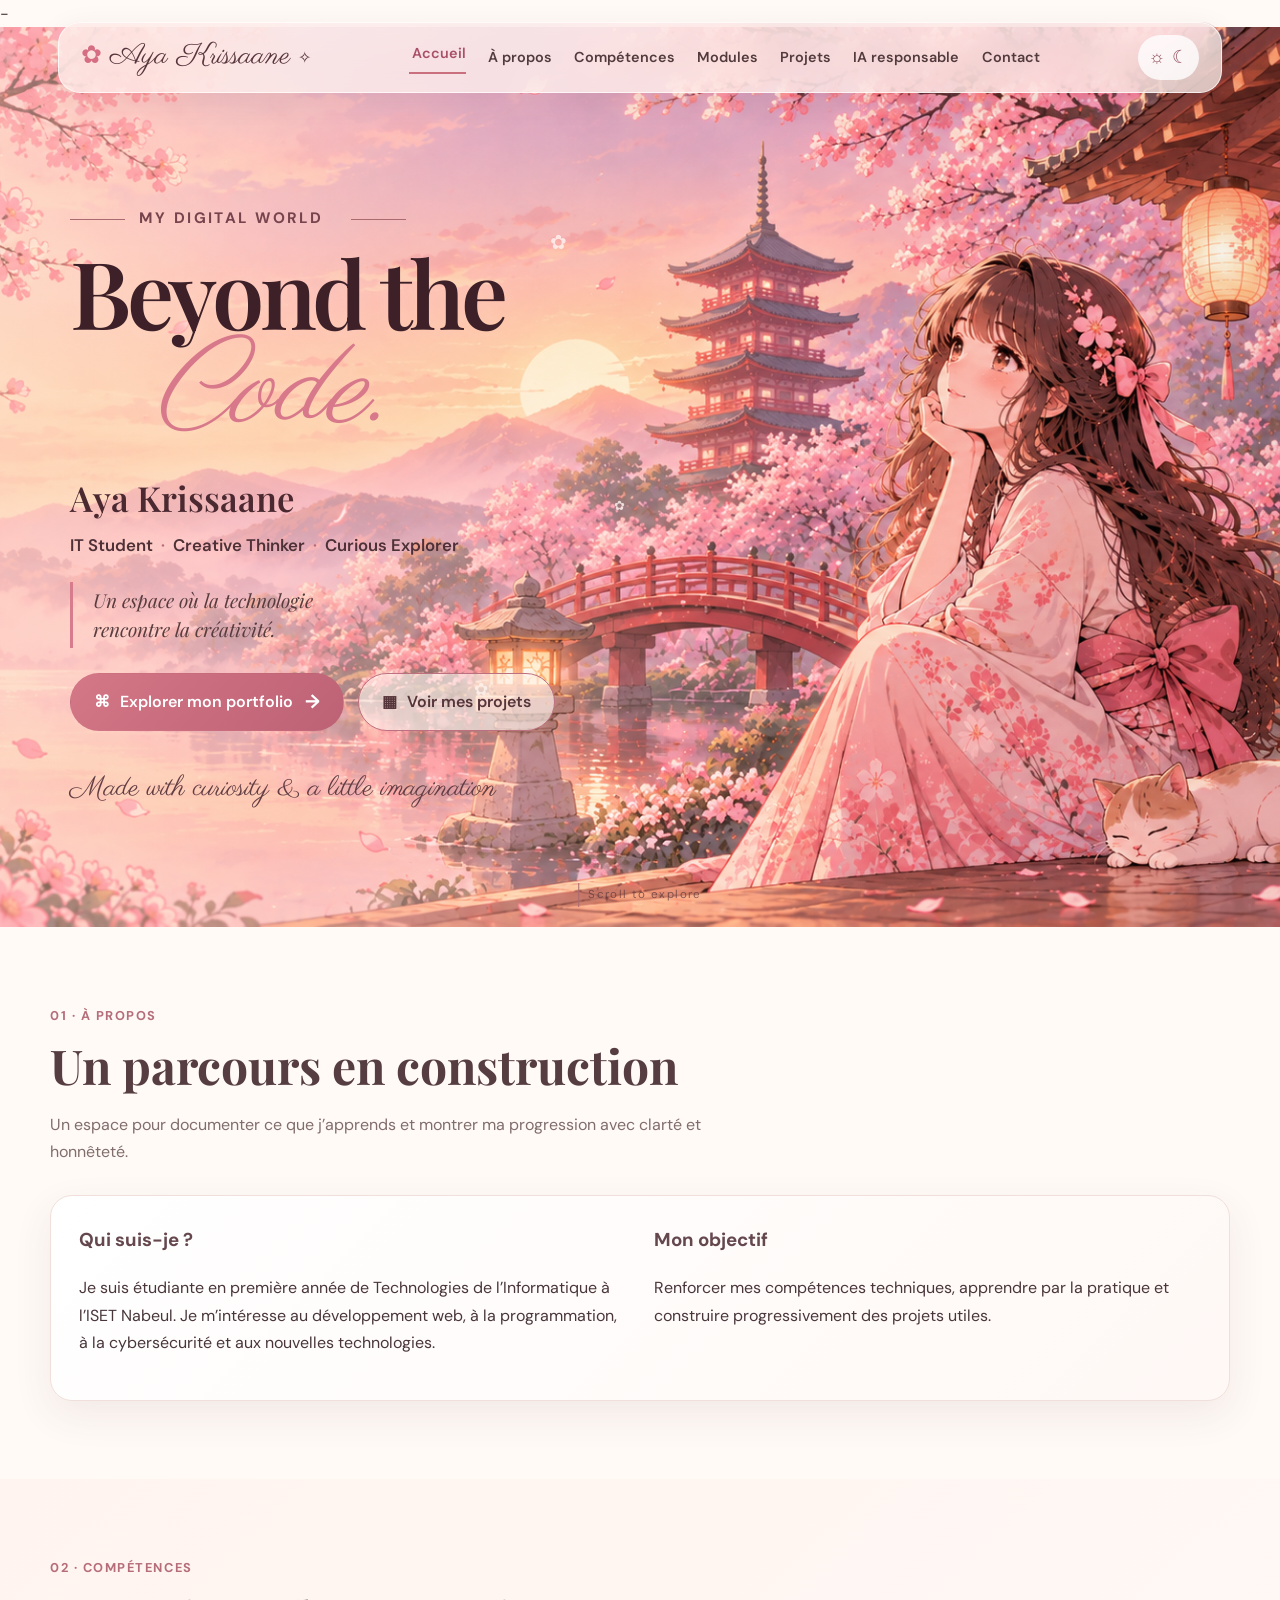
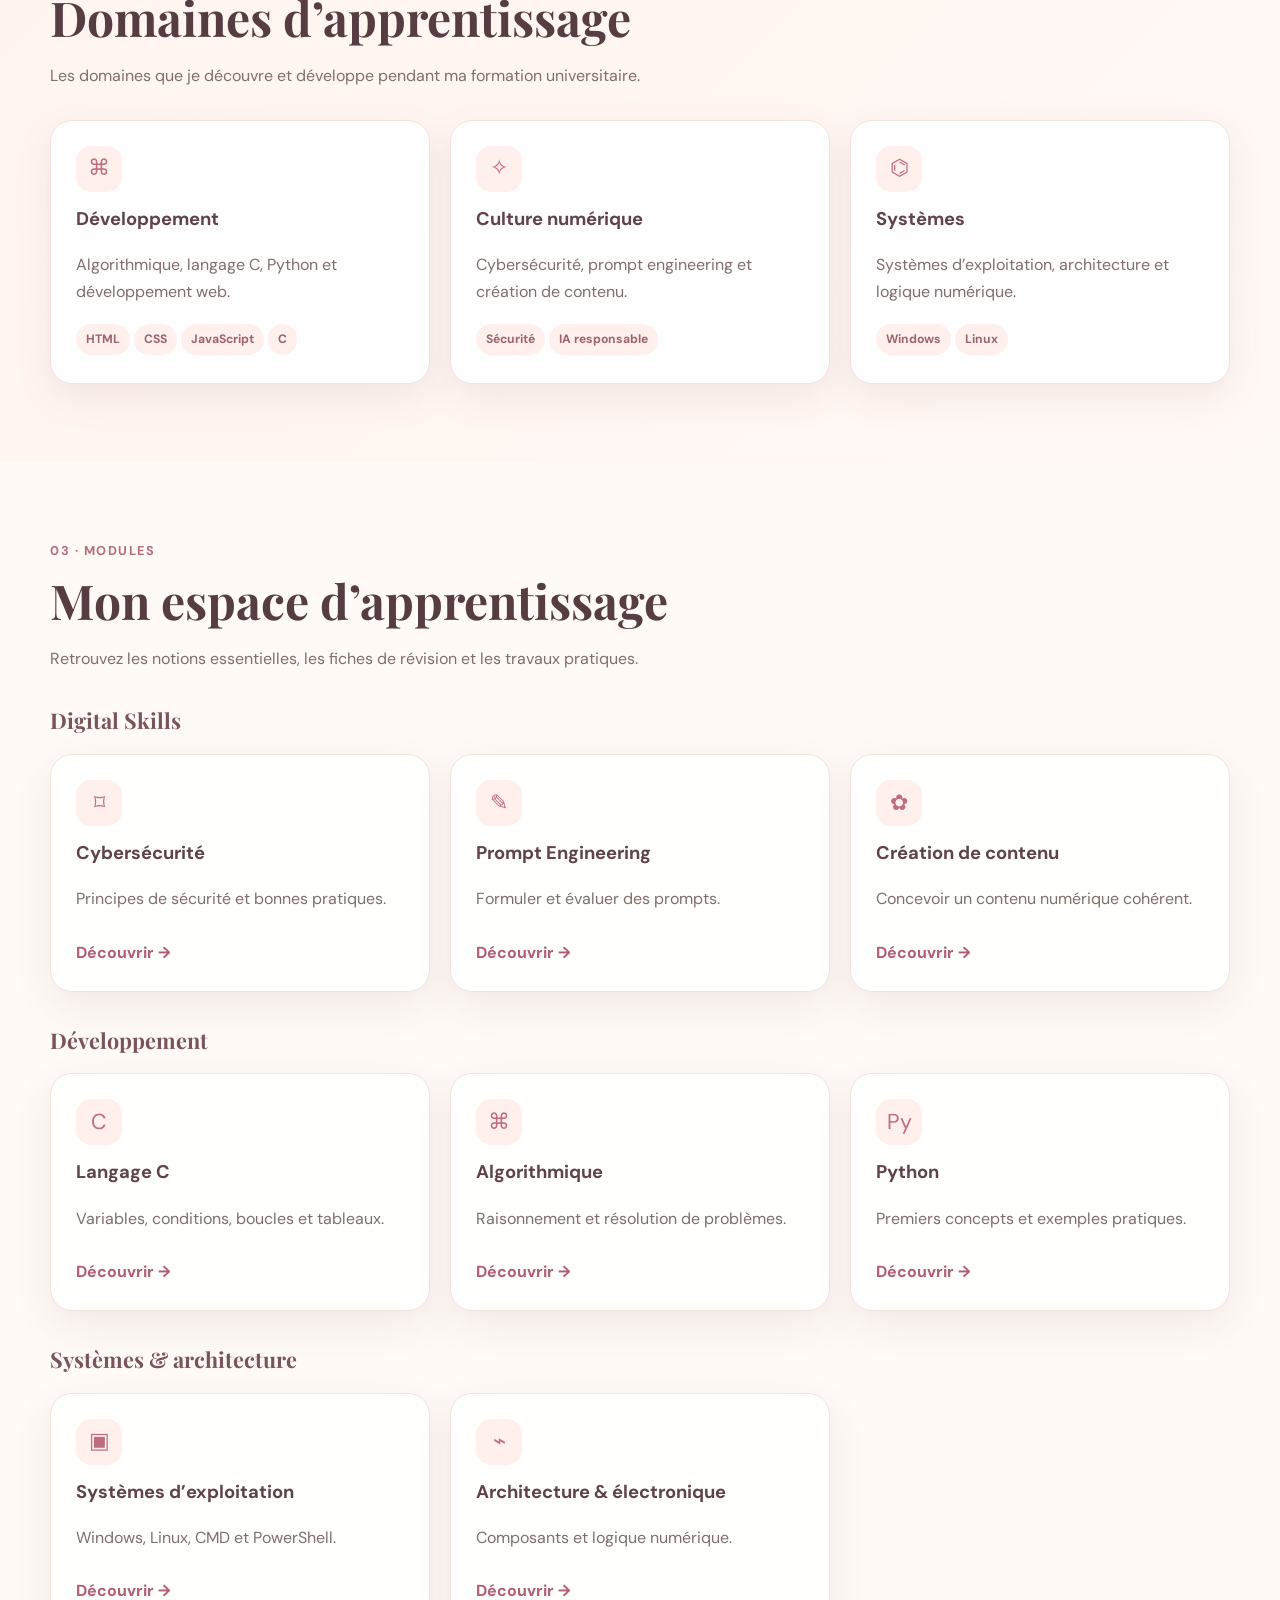
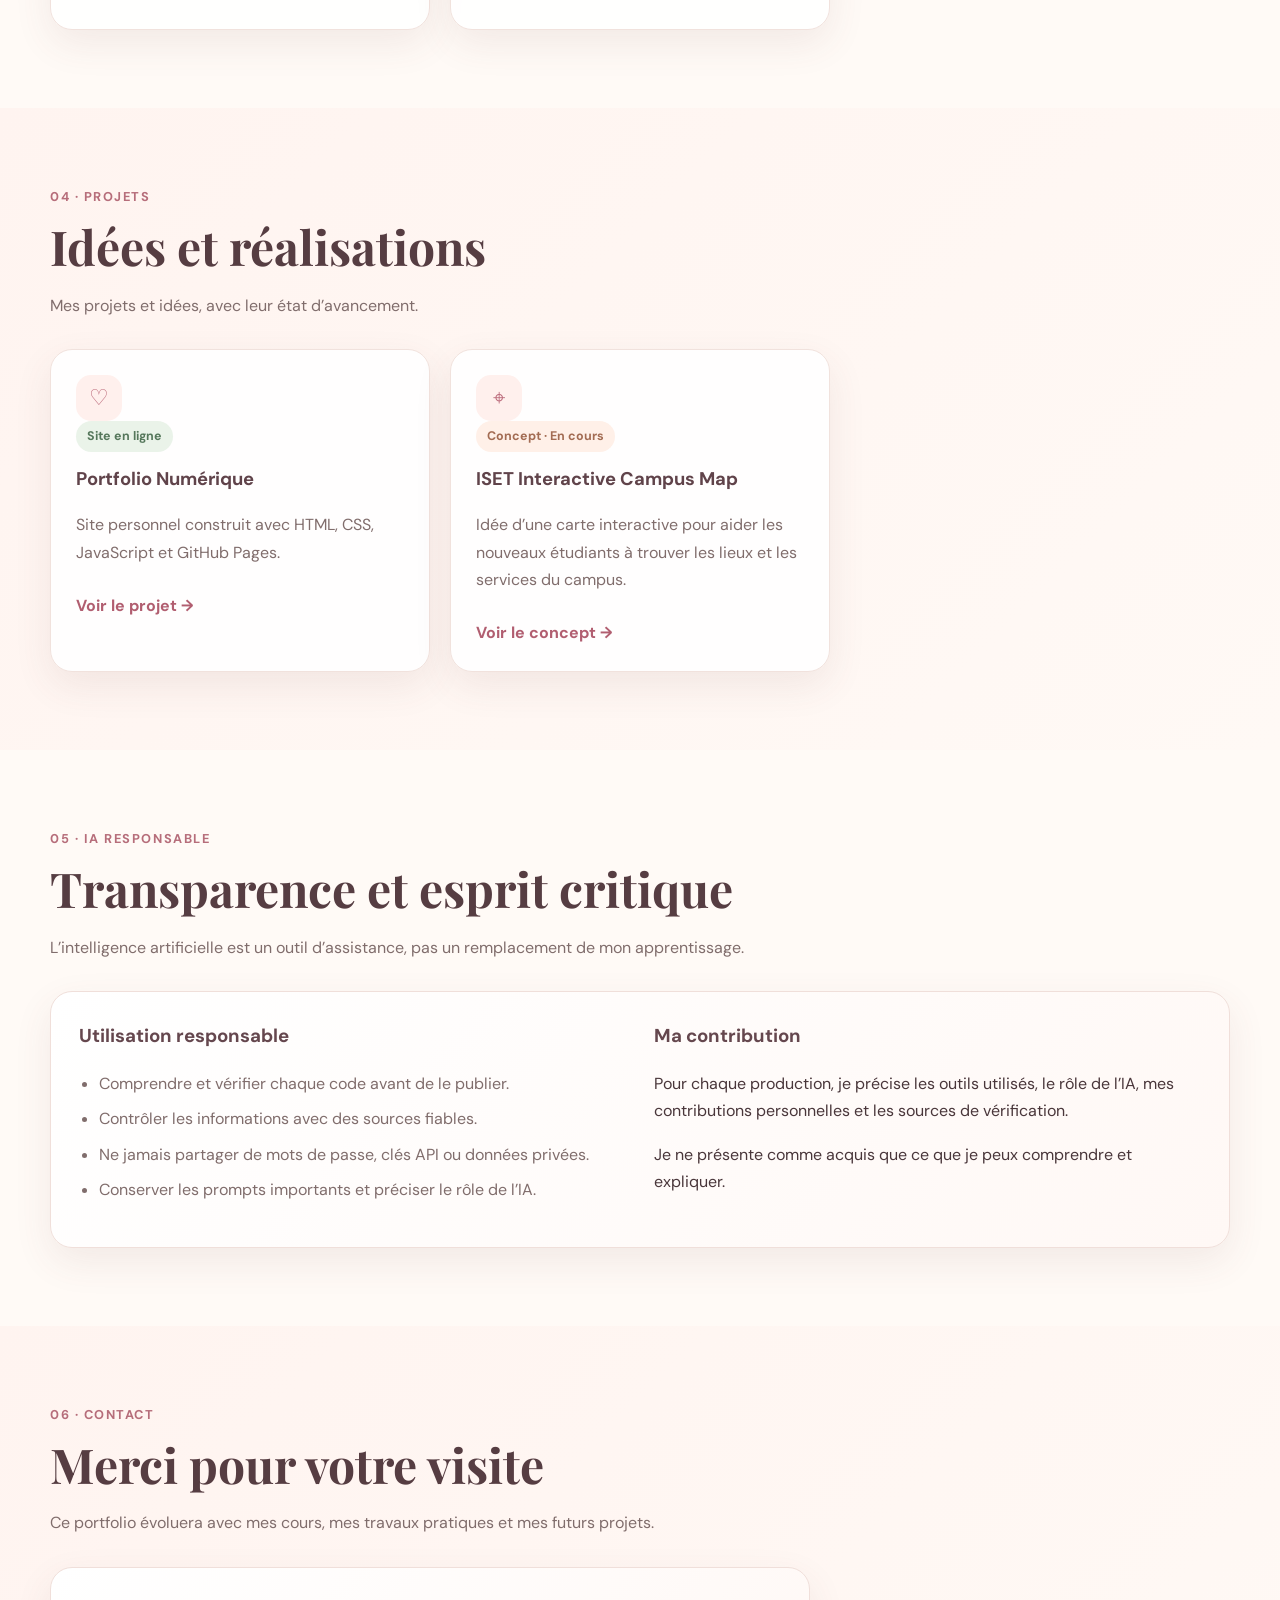
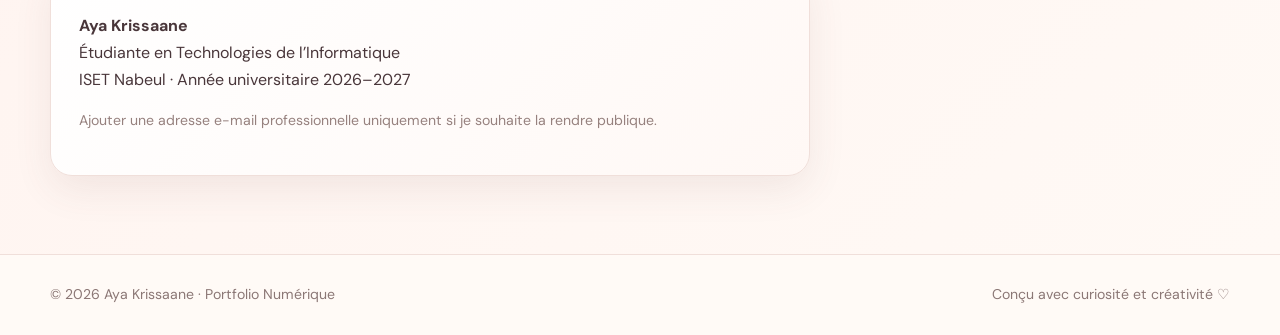
==== commit 3c4052e2: "Update index.html" ====
--- a/index.html
+++ b/index.html
@@ -25,12 +25,12 @@
 
         <nav class="nav-links" aria-label="Navigation principale">
             <a class="active" href="#accueil"> <span>Accueil</span></a>
-            <a href="#apropos">♙ <span>À propos</span></a>
+            <a href="#apropos"><span>À propos</span></a>
             <a href="#competences"> <span>Compétences</span></a>
-            <a href="#modules">▤ <span>Modules</span></a>
-            <a href="#projets">▧ <span>Projets</span></a>
+            <a href="#modules"><span>Modules</span></a>
+            <a href="#projets"> <span>Projets</span></a>
             <a href="#ia"> <span>IA responsable</span></a>
-            <a href="#contact">✉ <span>Contact</span></a>
+            <a href="#contact"> <span>Contact</span></a>
         </nav>
 
         <button class="theme-toggle" type="button" aria-label="Activer le mode nuit" title="Changer de thème">
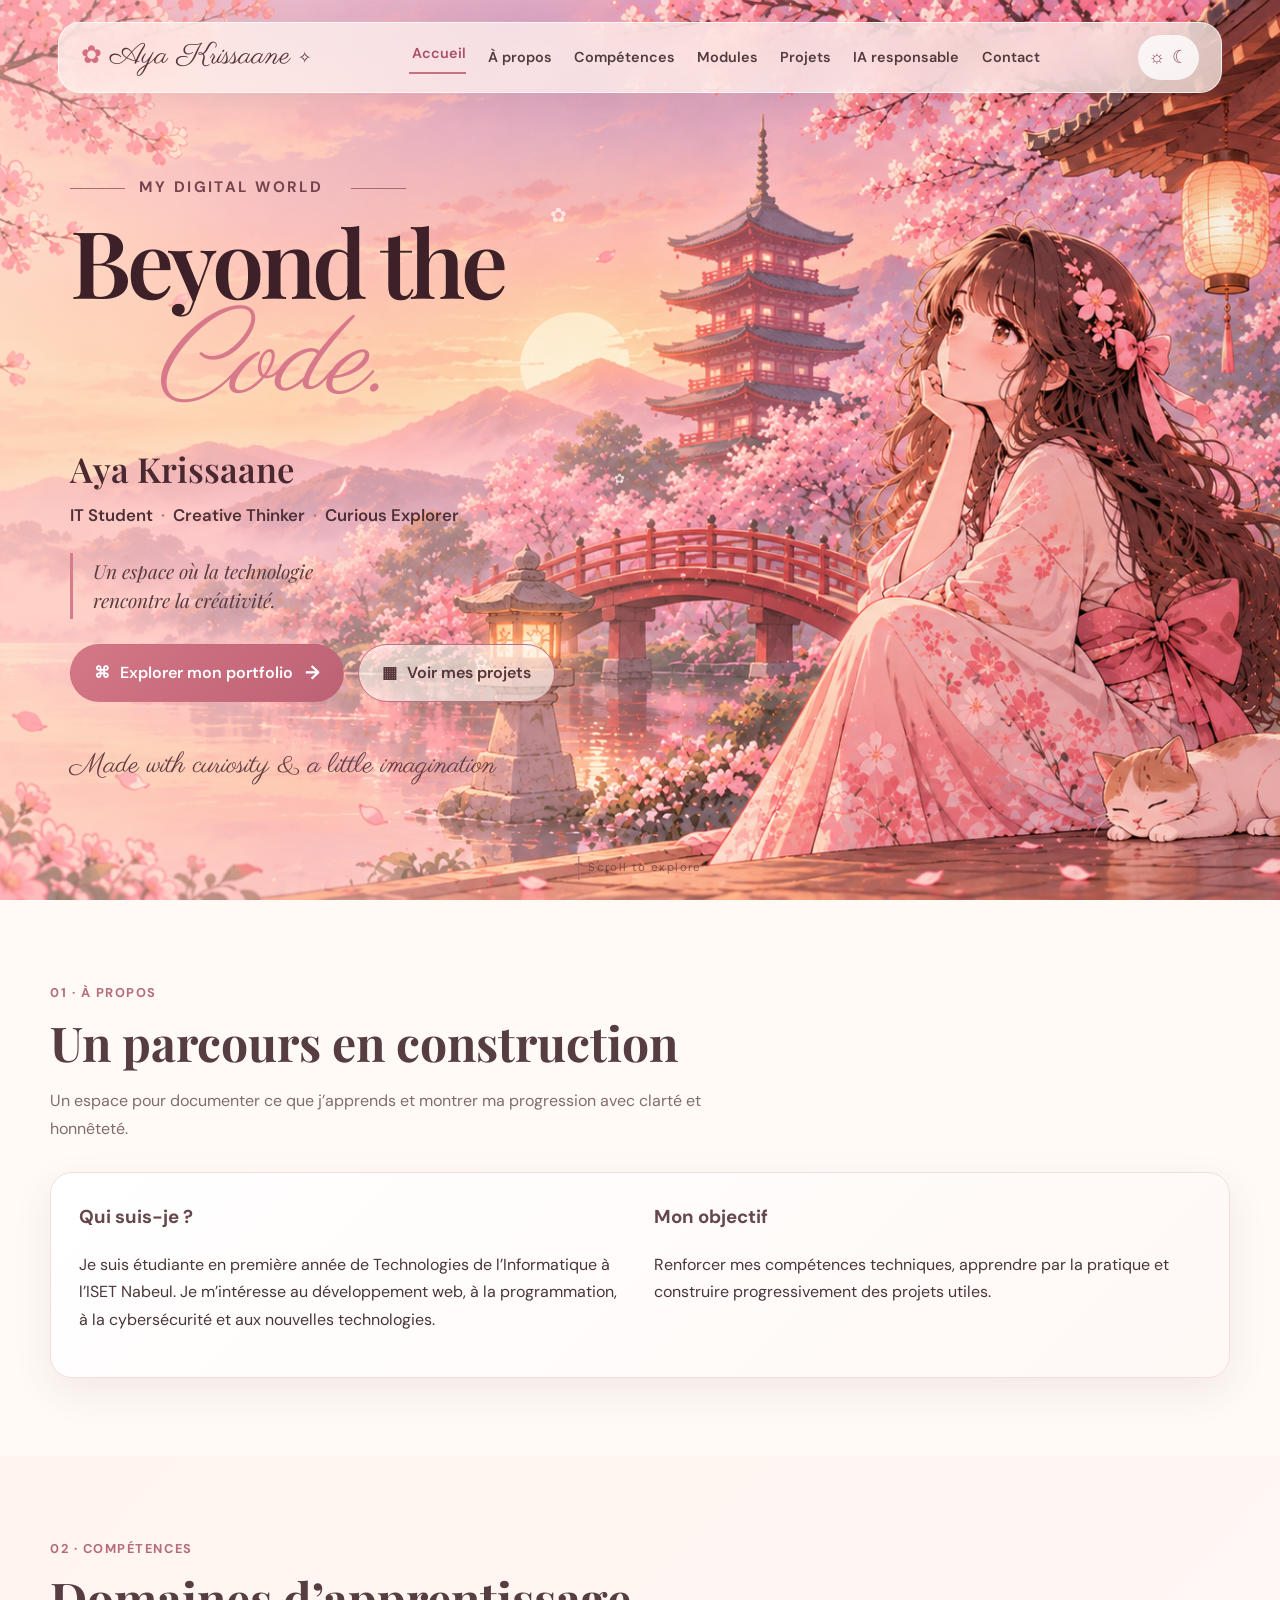
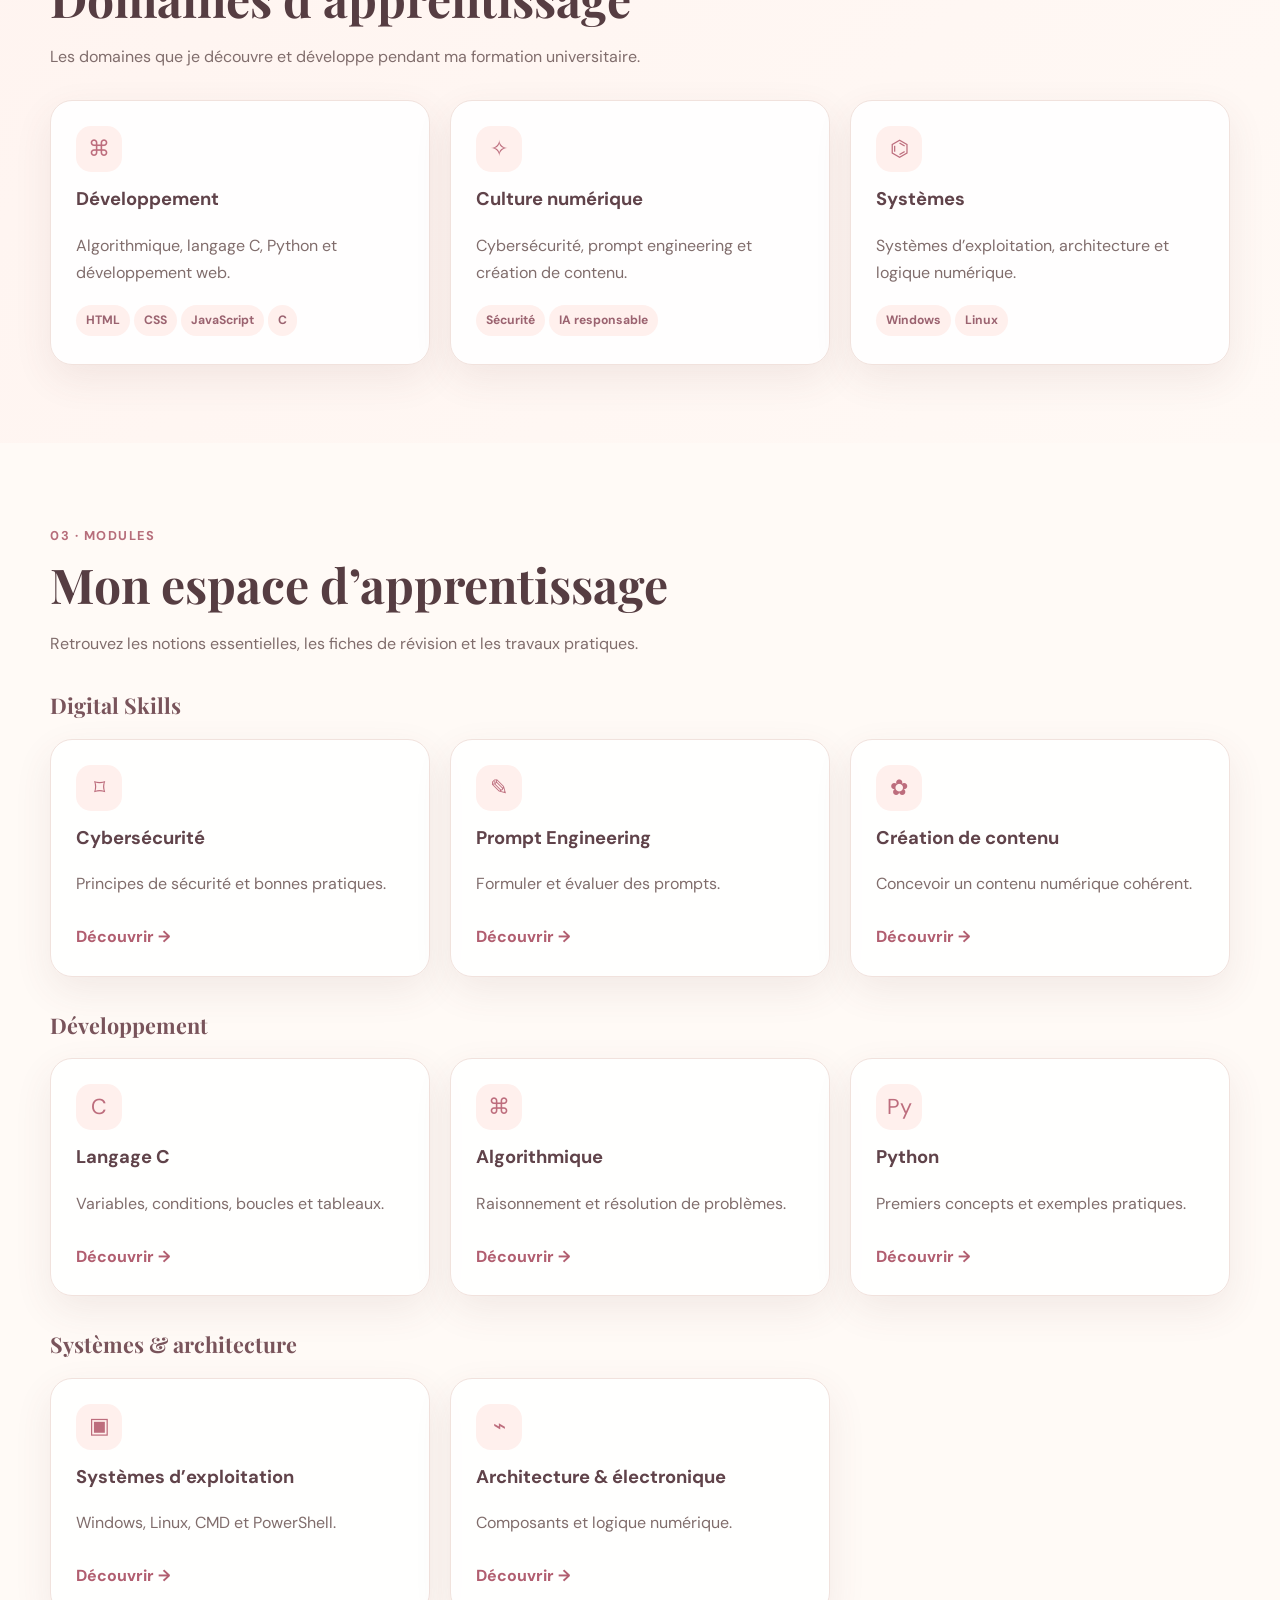
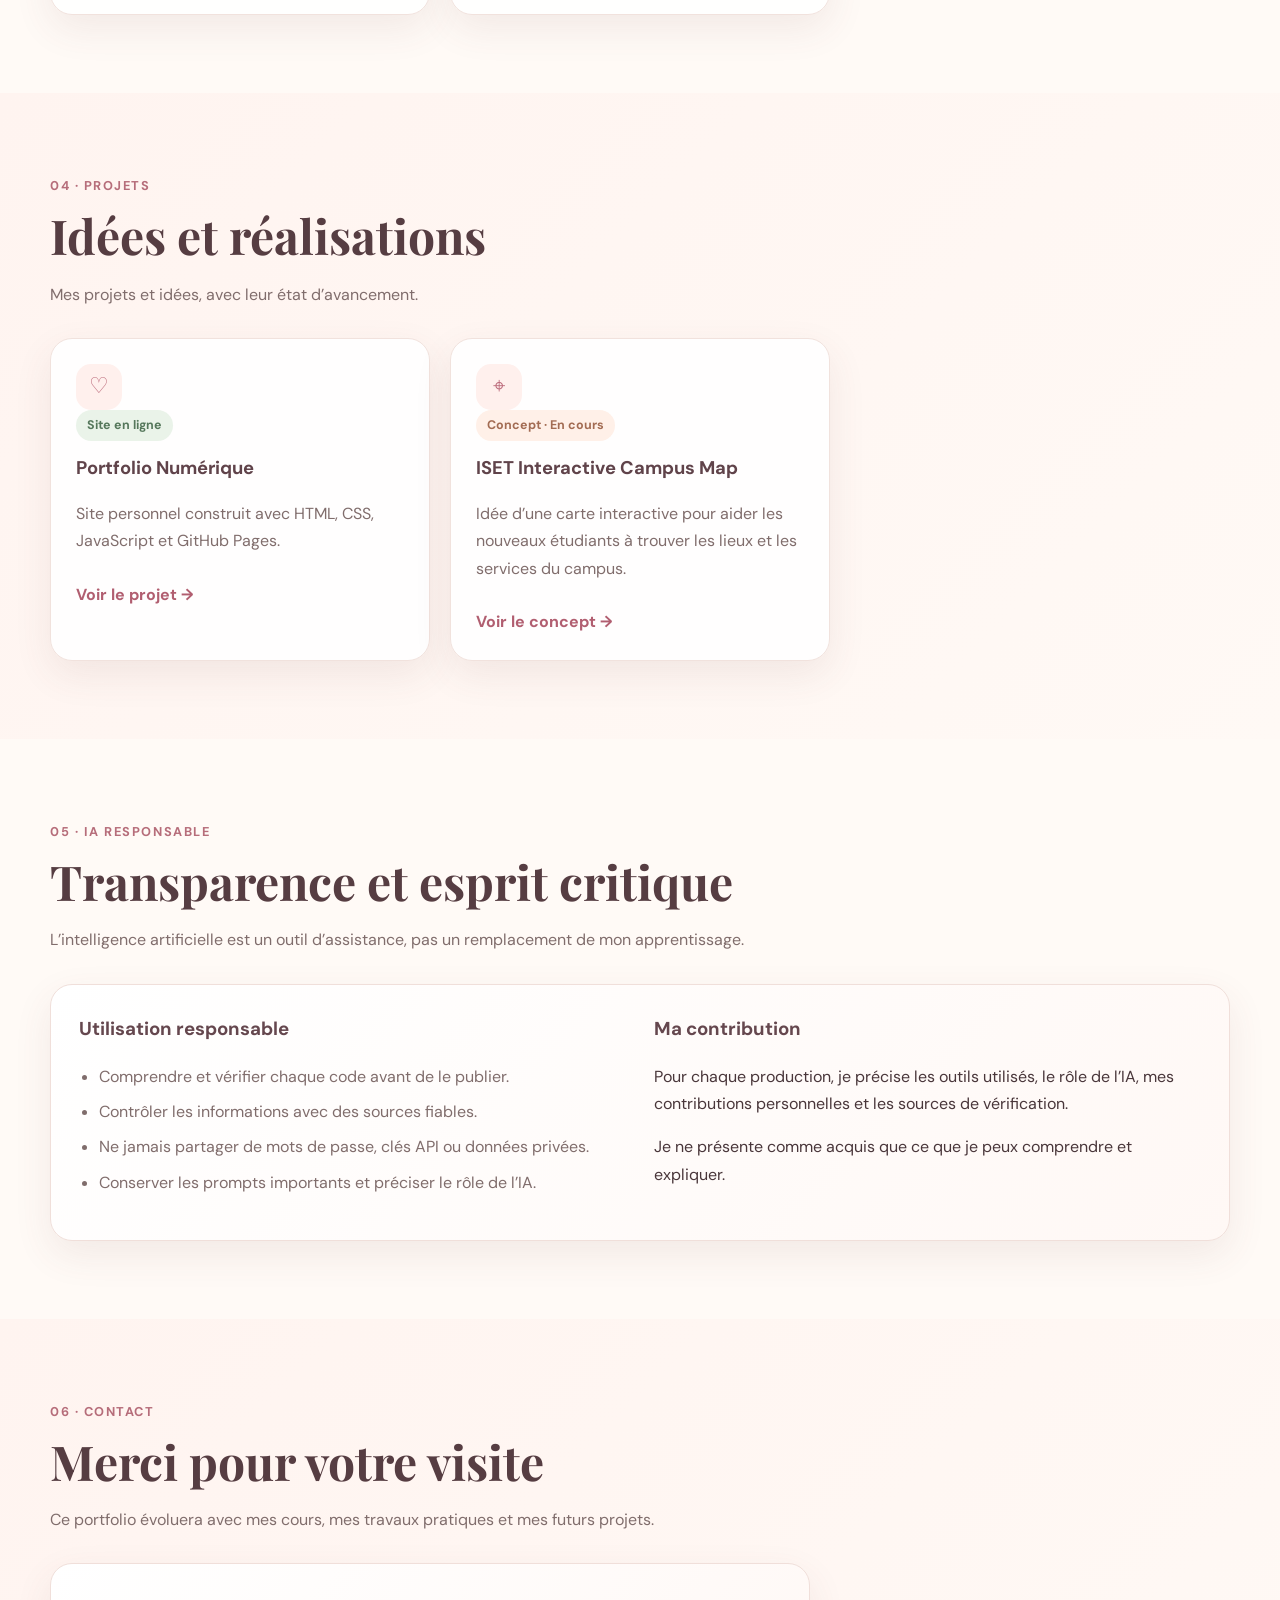
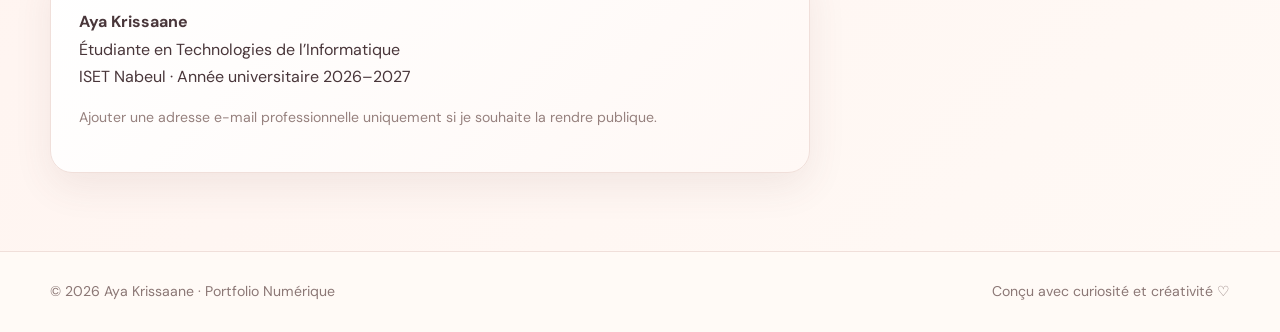
==== commit c7c09111: "Update index.html" ====
--- a/index.html
+++ b/index.html
@@ -1,4 +1,4 @@
--<!DOCTYPE html>
+<!DOCTYPE html>
 <html lang="fr">
 <head>
     <meta charset="UTF-8">
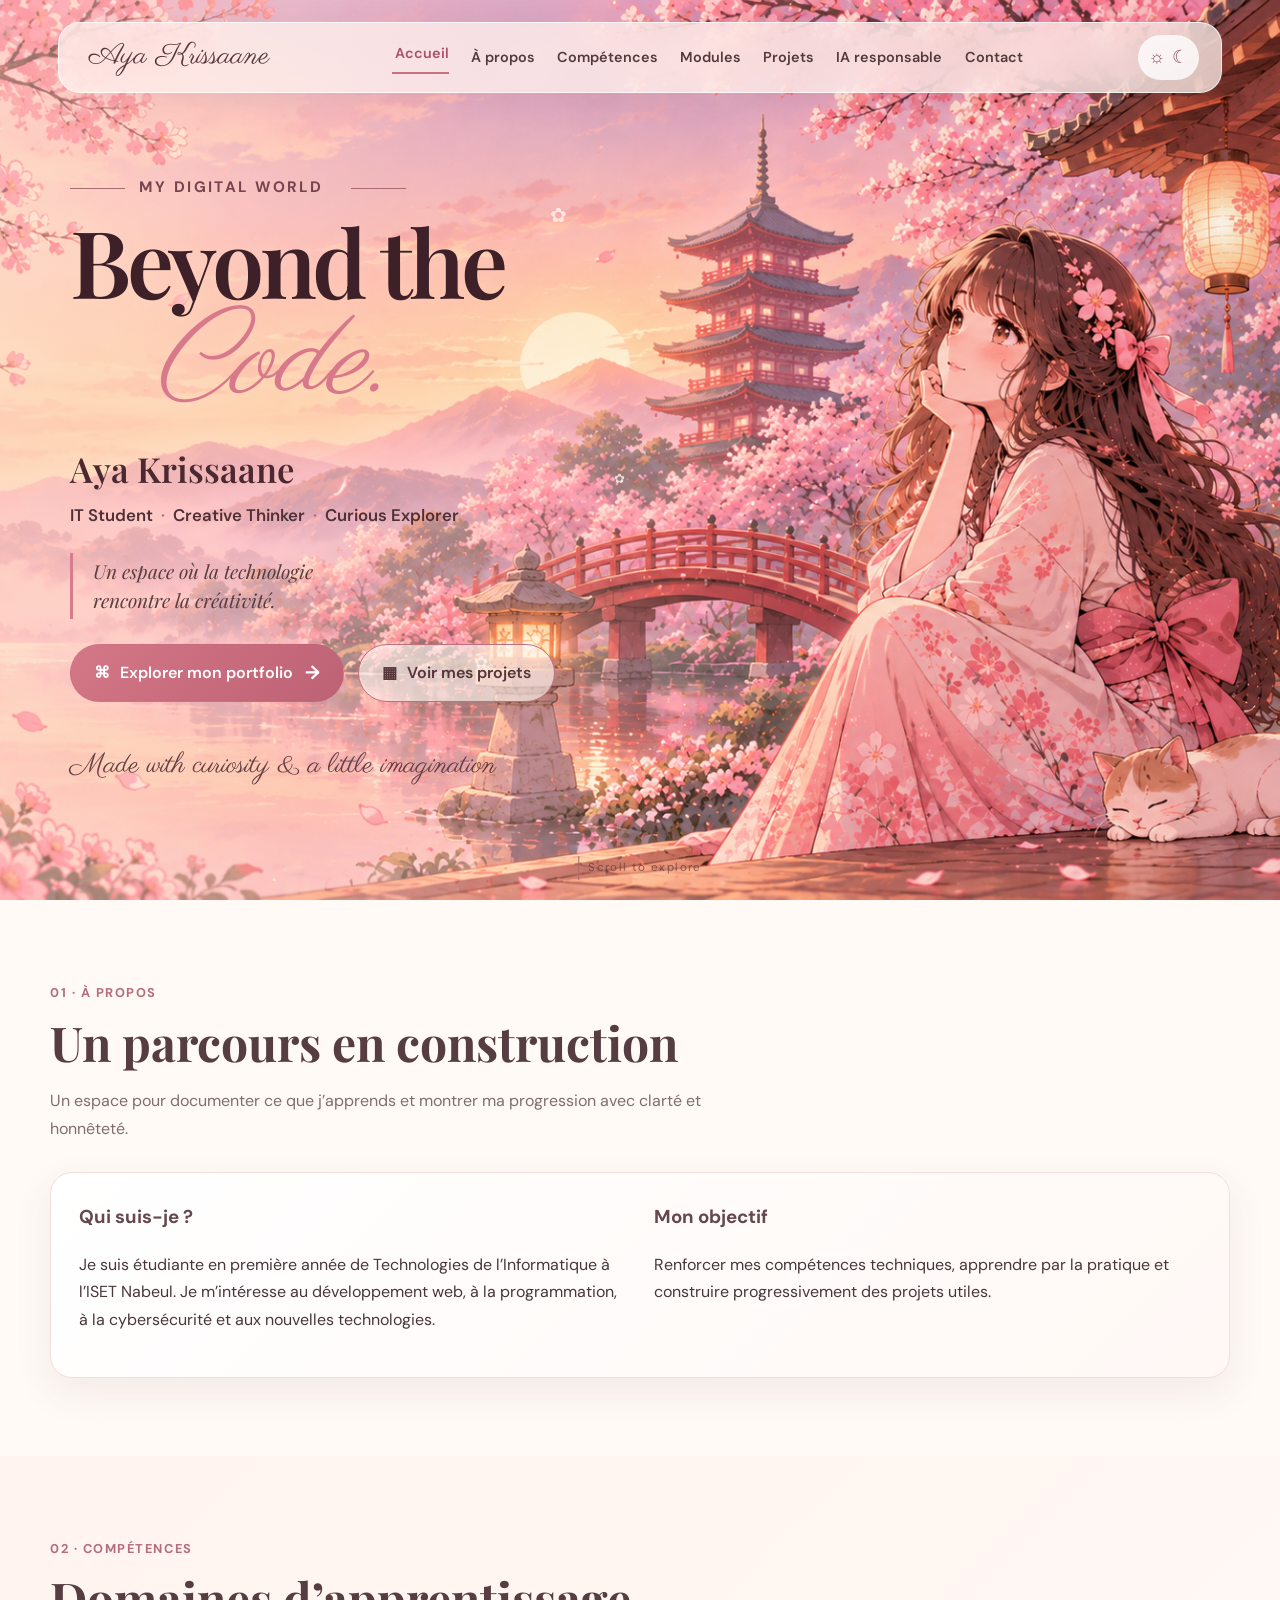
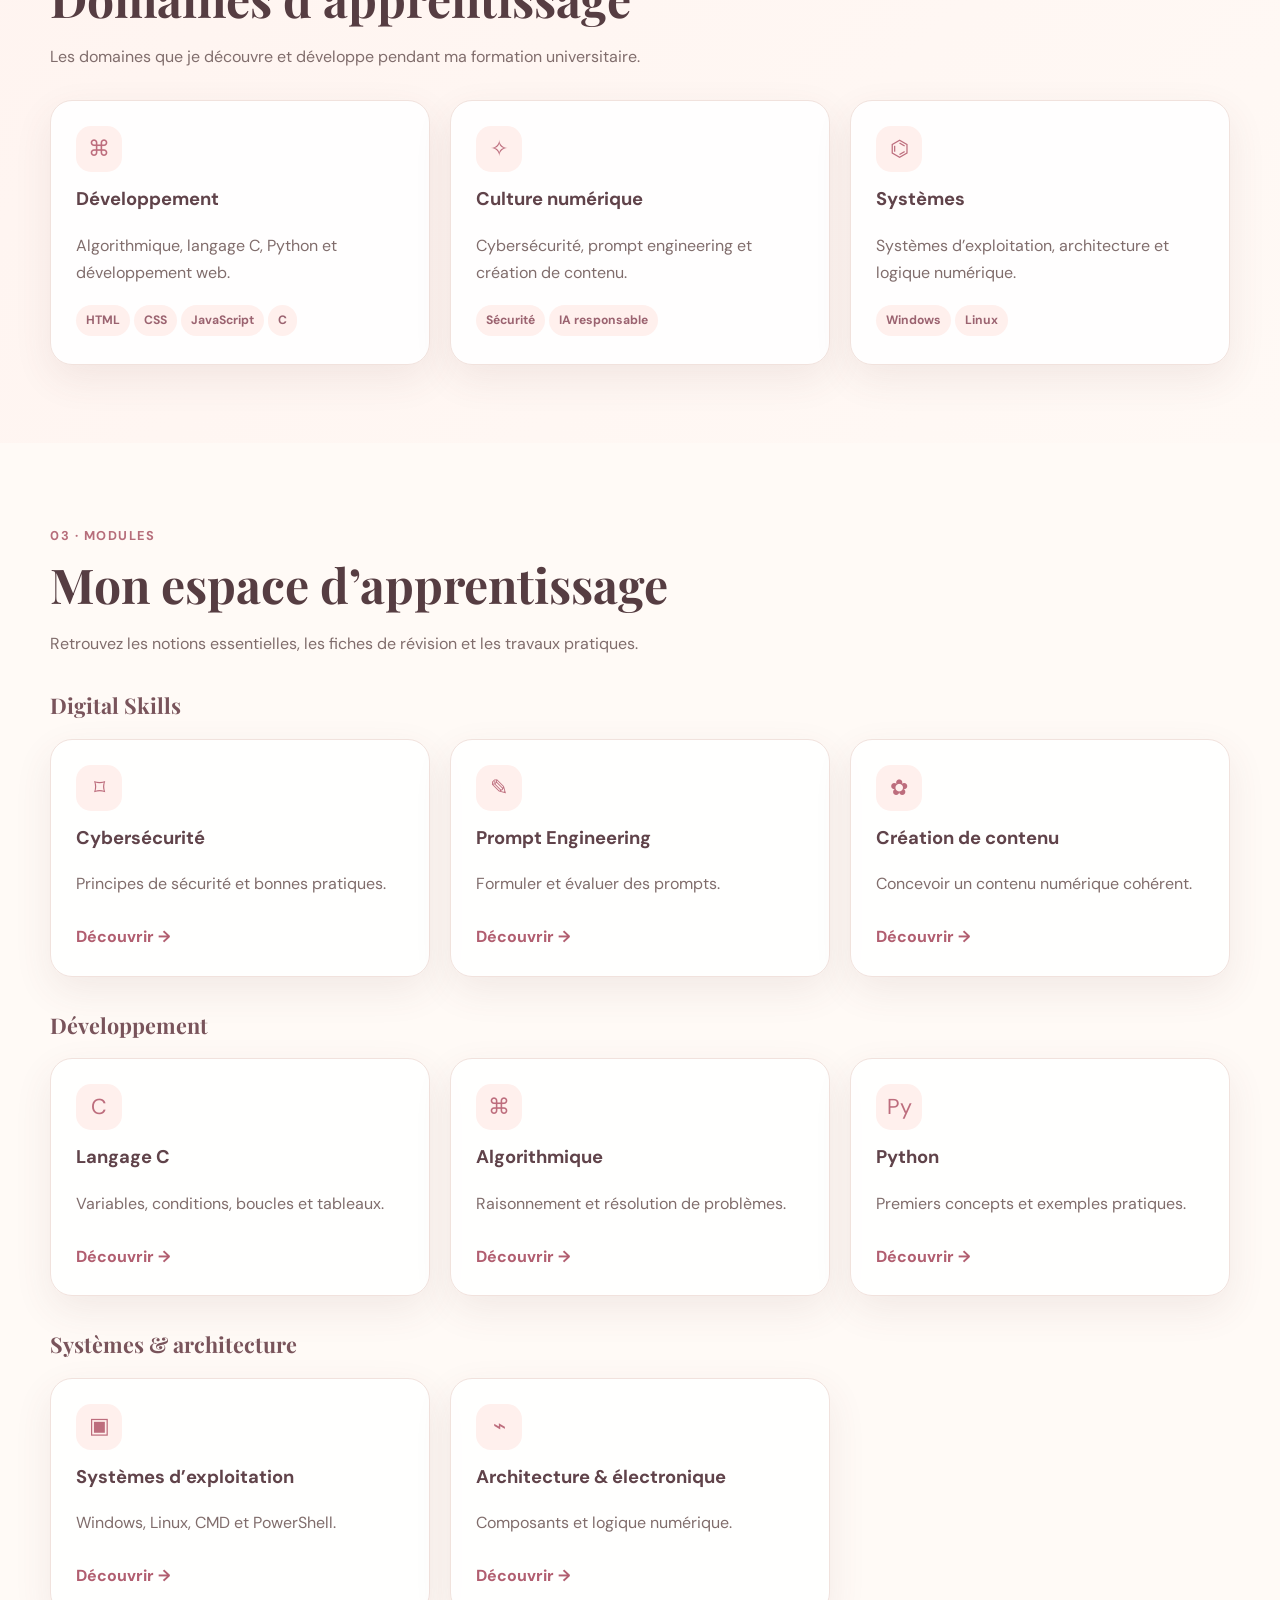
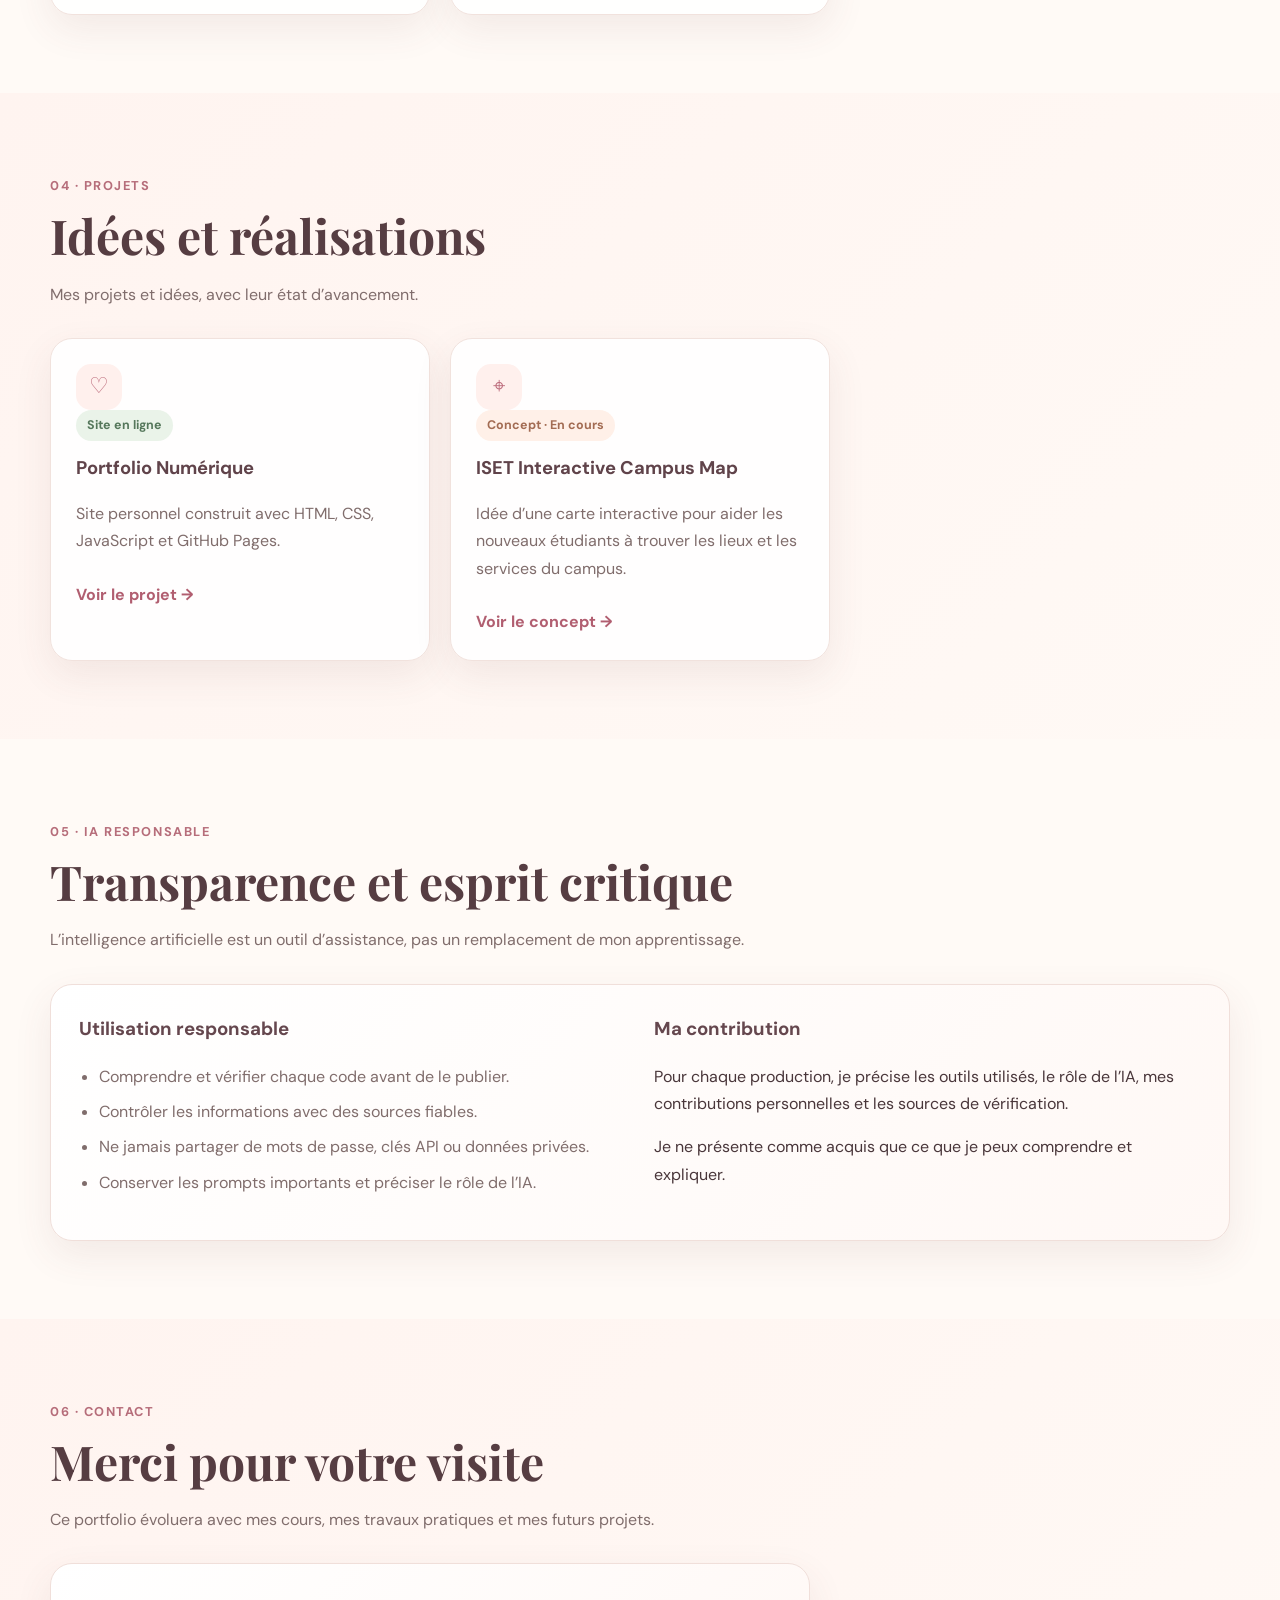
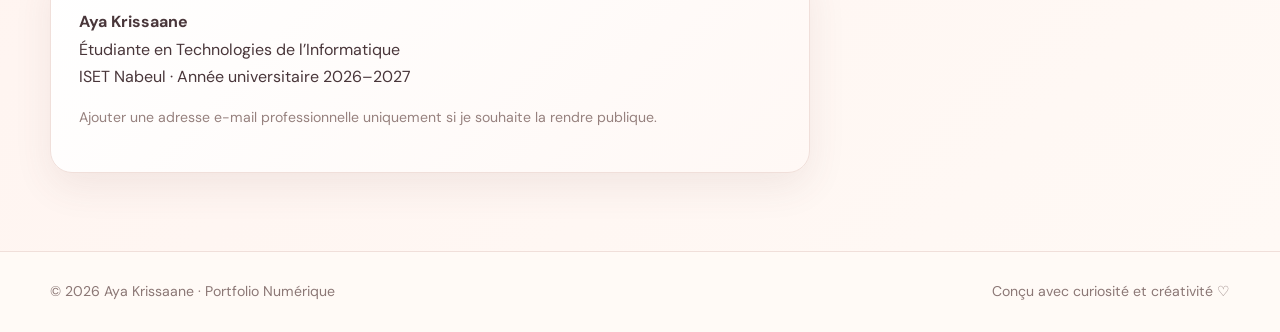
==== commit 794291bd: "Update index.html" ====
--- a/index.html
+++ b/index.html
@@ -16,9 +16,9 @@
 <header class="site-header">
     <div class="nav-wrap">
         <a class="brand" href="index.html" aria-label="Aya Krissaane, accueil">
-            <span class="brand-flower">✿</span>
+            <span class="brand-flower"></span>
             <span>Aya Krissaane</span>
-            <span class="brand-sparkle">✧</span>
+            <span class="brand-sparkle"></span>
         </a>
 
         <button class="menu-toggle" type="button" aria-label="Ouvrir le menu" aria-expanded="false">☰</button>
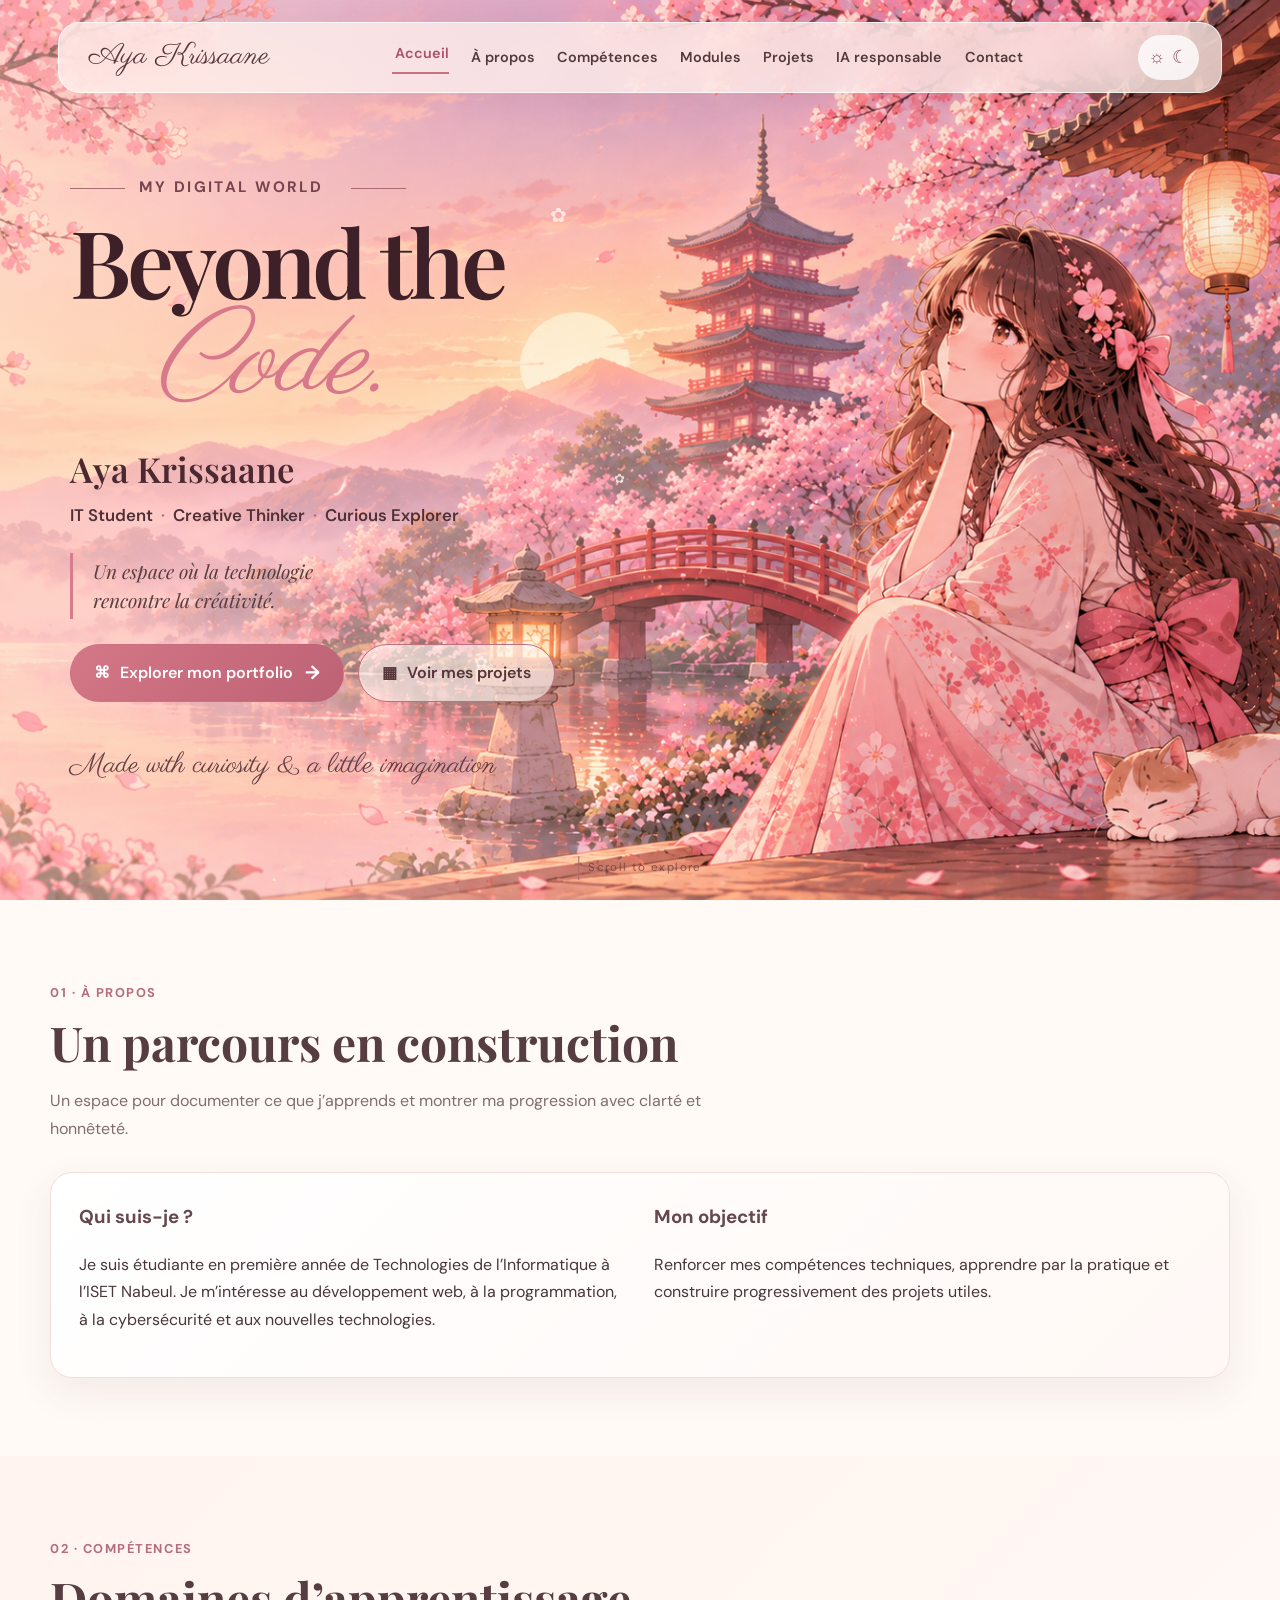
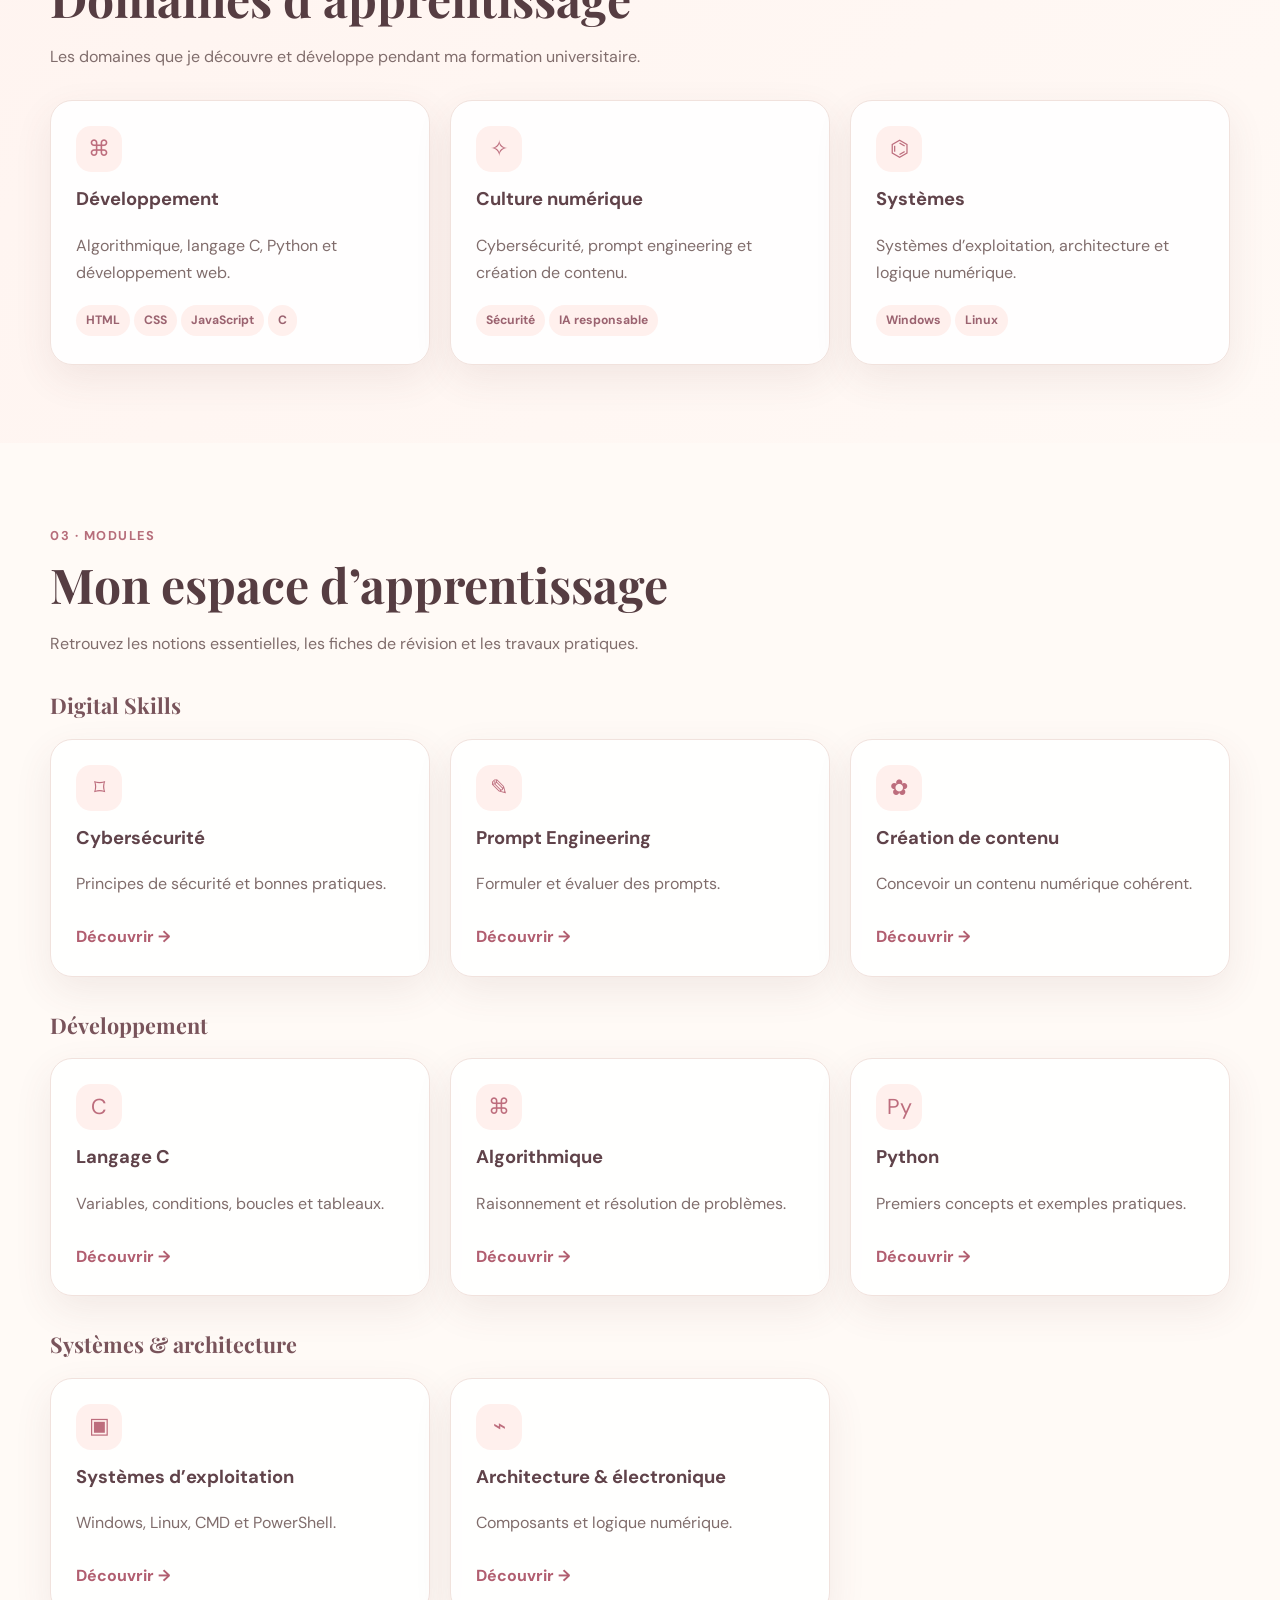
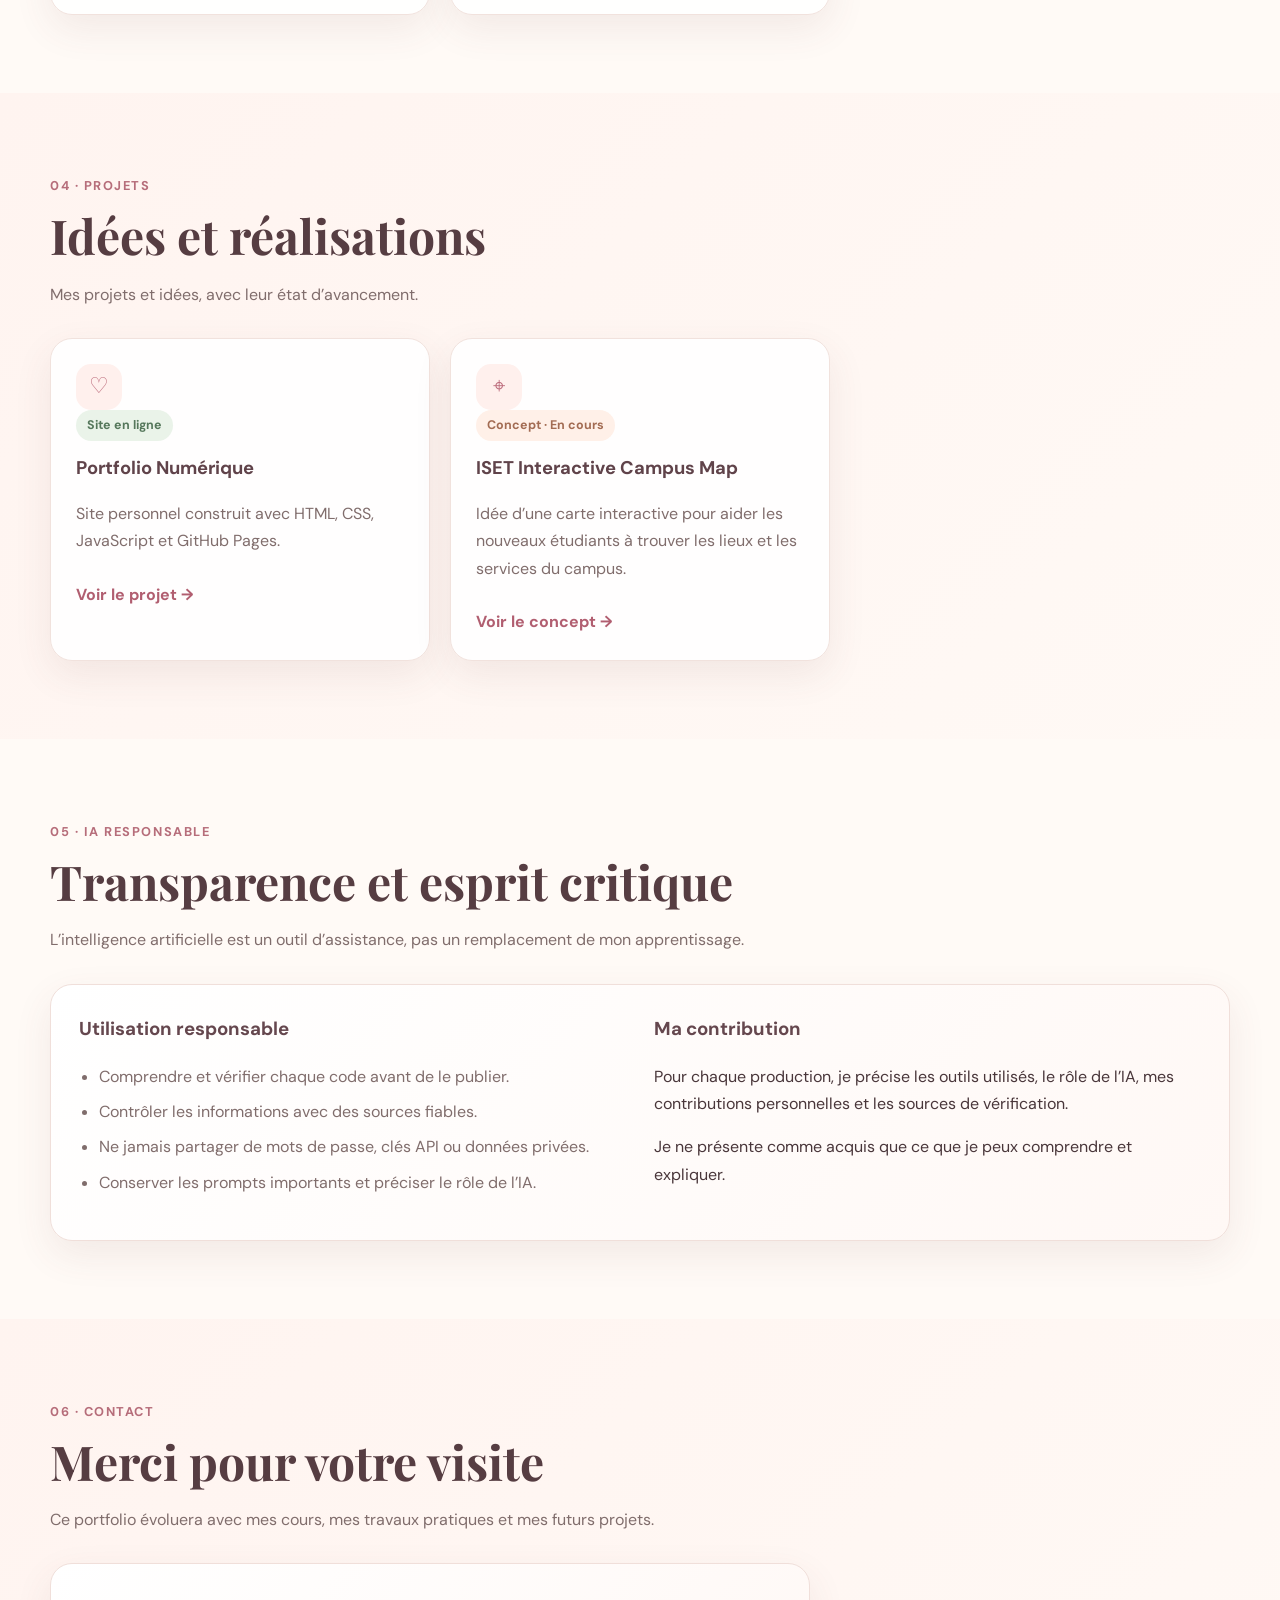
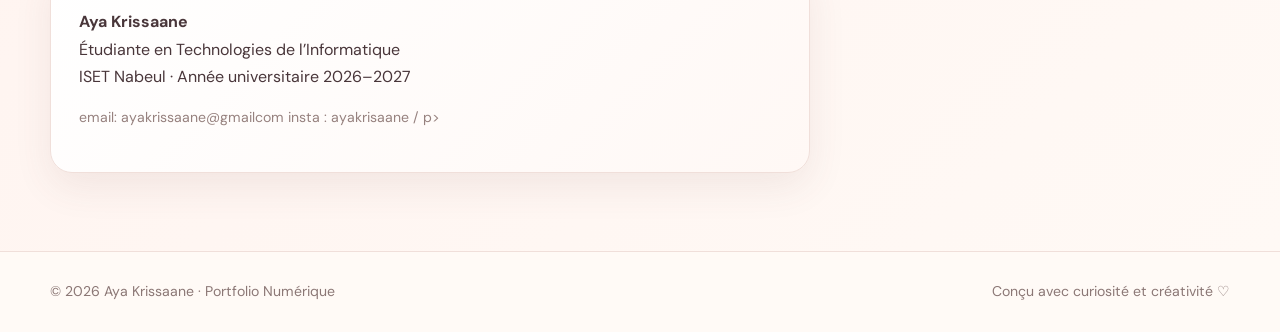
==== commit 8d6c9bc8: "Update index.html" ====
--- a/index.html
+++ b/index.html
@@ -180,7 +180,7 @@
             </div>
             <div class="soft-panel contact-panel">
                 <p><strong>Aya Krissaane</strong><br>Étudiante en Technologies de l’Informatique<br>ISET Nabeul · Année universitaire 2026–2027</p>
-                <p class="small">Ajouter une adresse e-mail professionnelle uniquement si je souhaite la rendre publique.</p>
+                <p class="small"> email: ayakrissaane@gmailcom insta : ayakrisaane / p>
             </div>
         </div>
     </section>
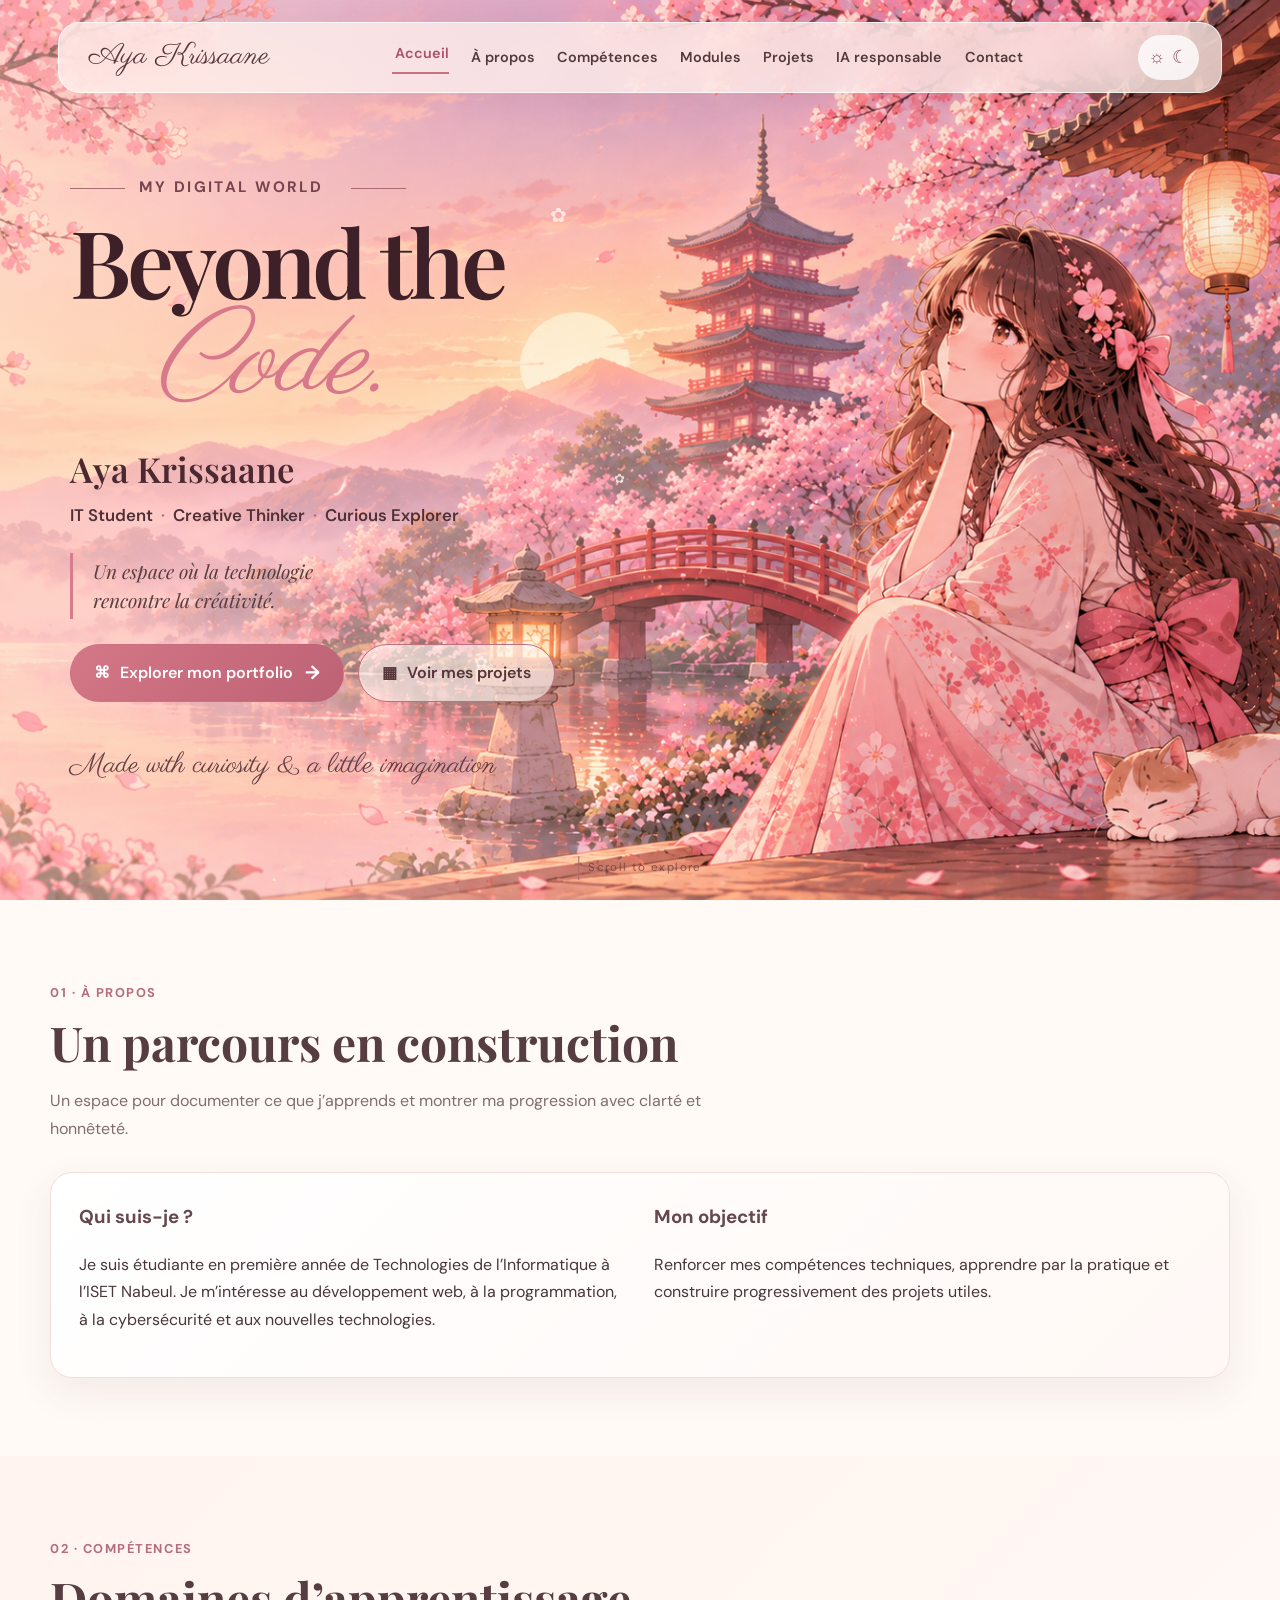
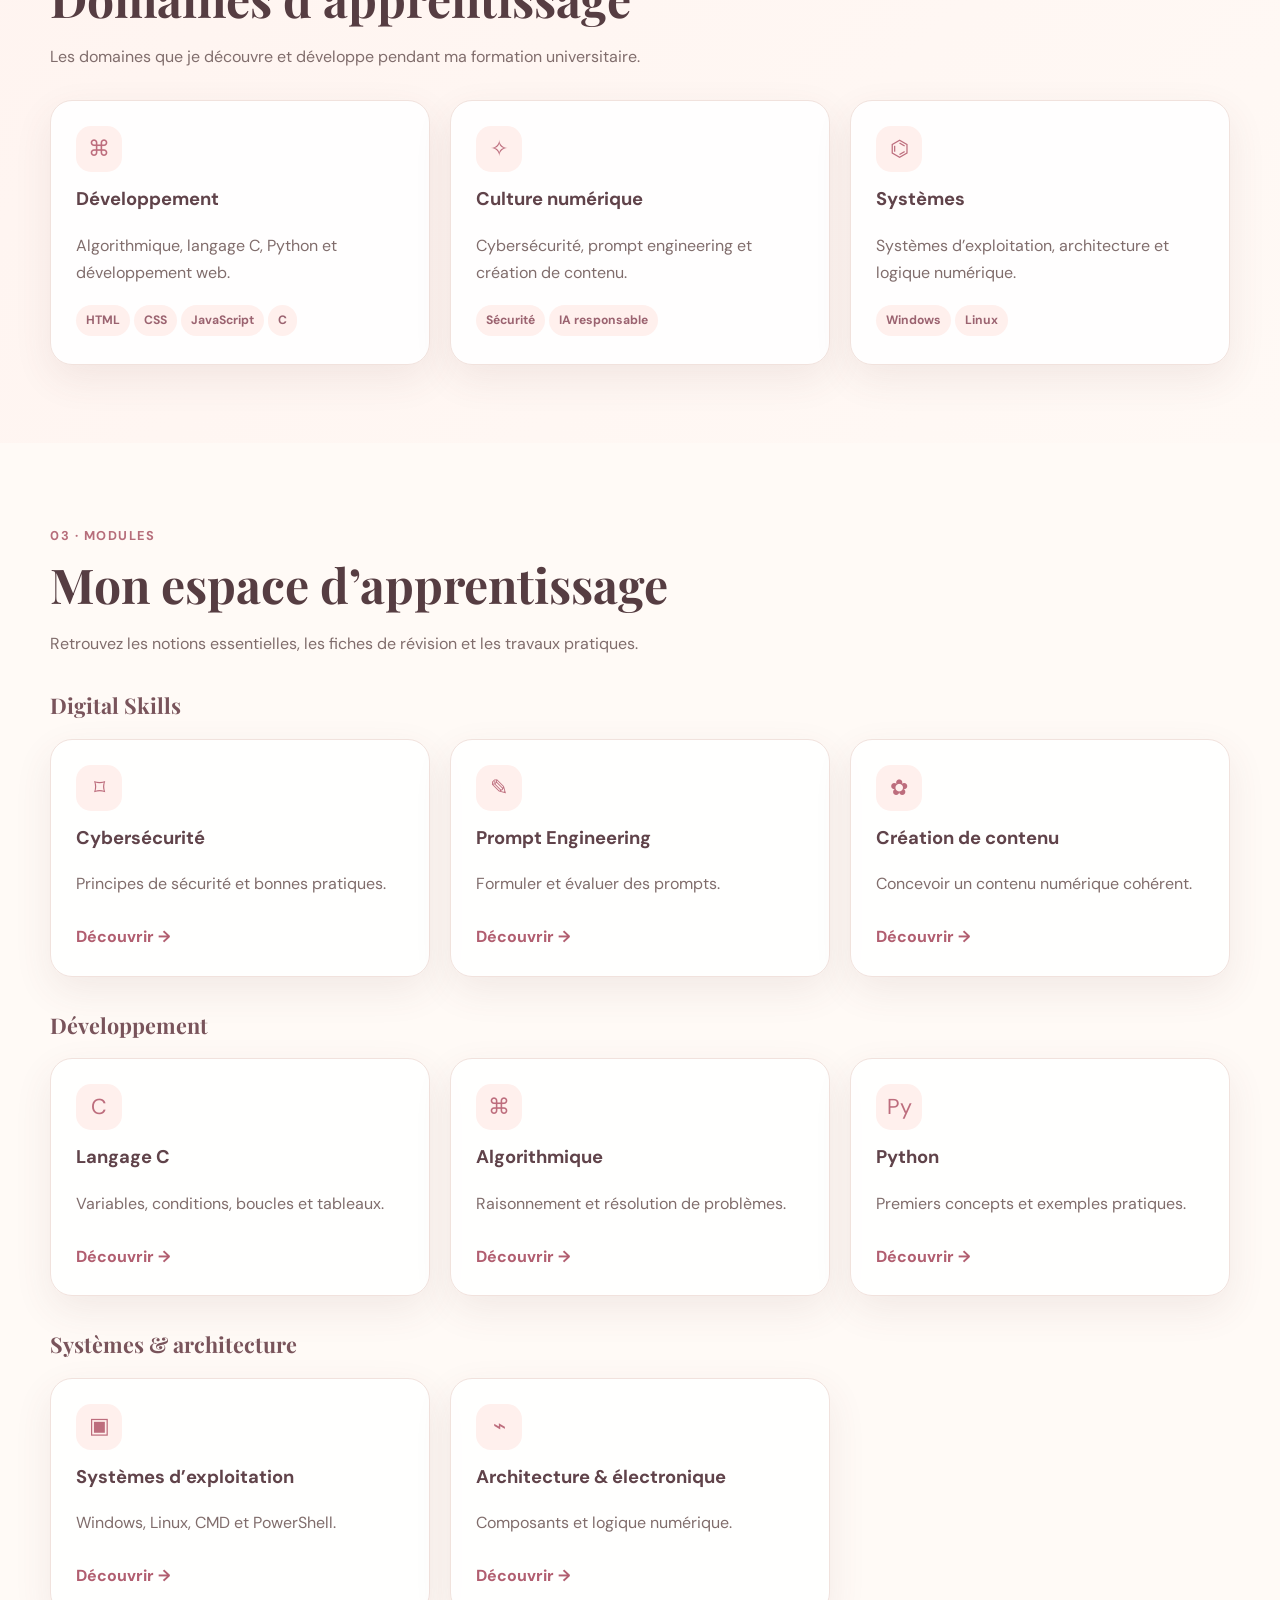
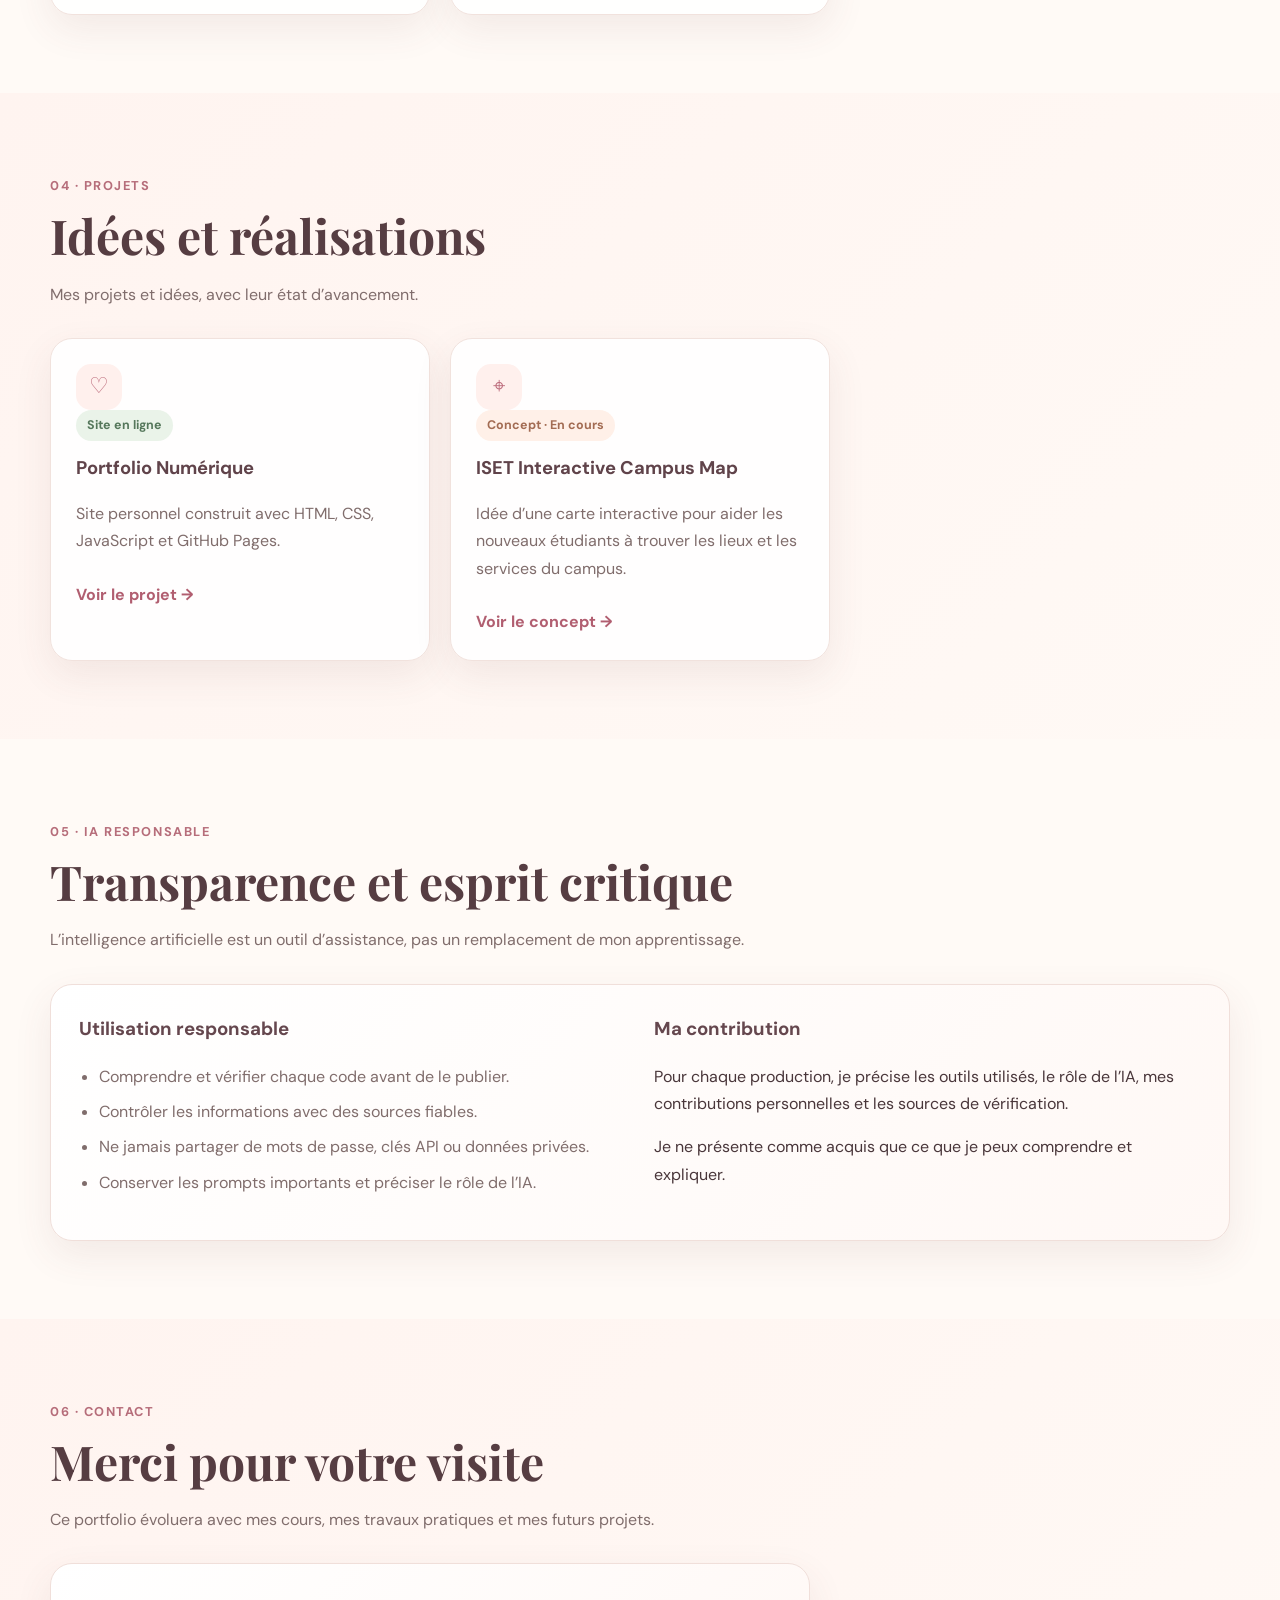
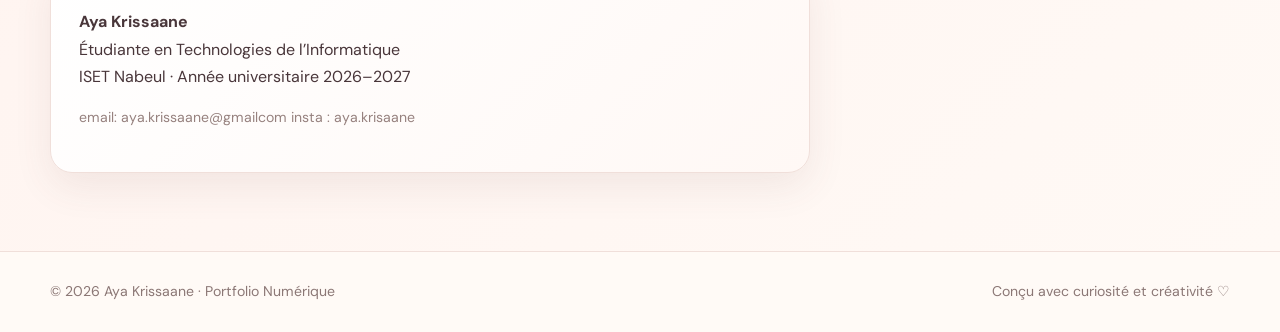
==== commit 004a93aa: "Update index.html" ====
--- a/index.html
+++ b/index.html
@@ -180,7 +180,7 @@
             </div>
             <div class="soft-panel contact-panel">
                 <p><strong>Aya Krissaane</strong><br>Étudiante en Technologies de l’Informatique<br>ISET Nabeul · Année universitaire 2026–2027</p>
-                <p class="small"> email: ayakrissaane@gmailcom insta : ayakrisaane / p>
+                <p class="small"> email: aya.krissaane@gmailcom insta : aya.krisaane </ p>
             </div>
         </div>
     </section>
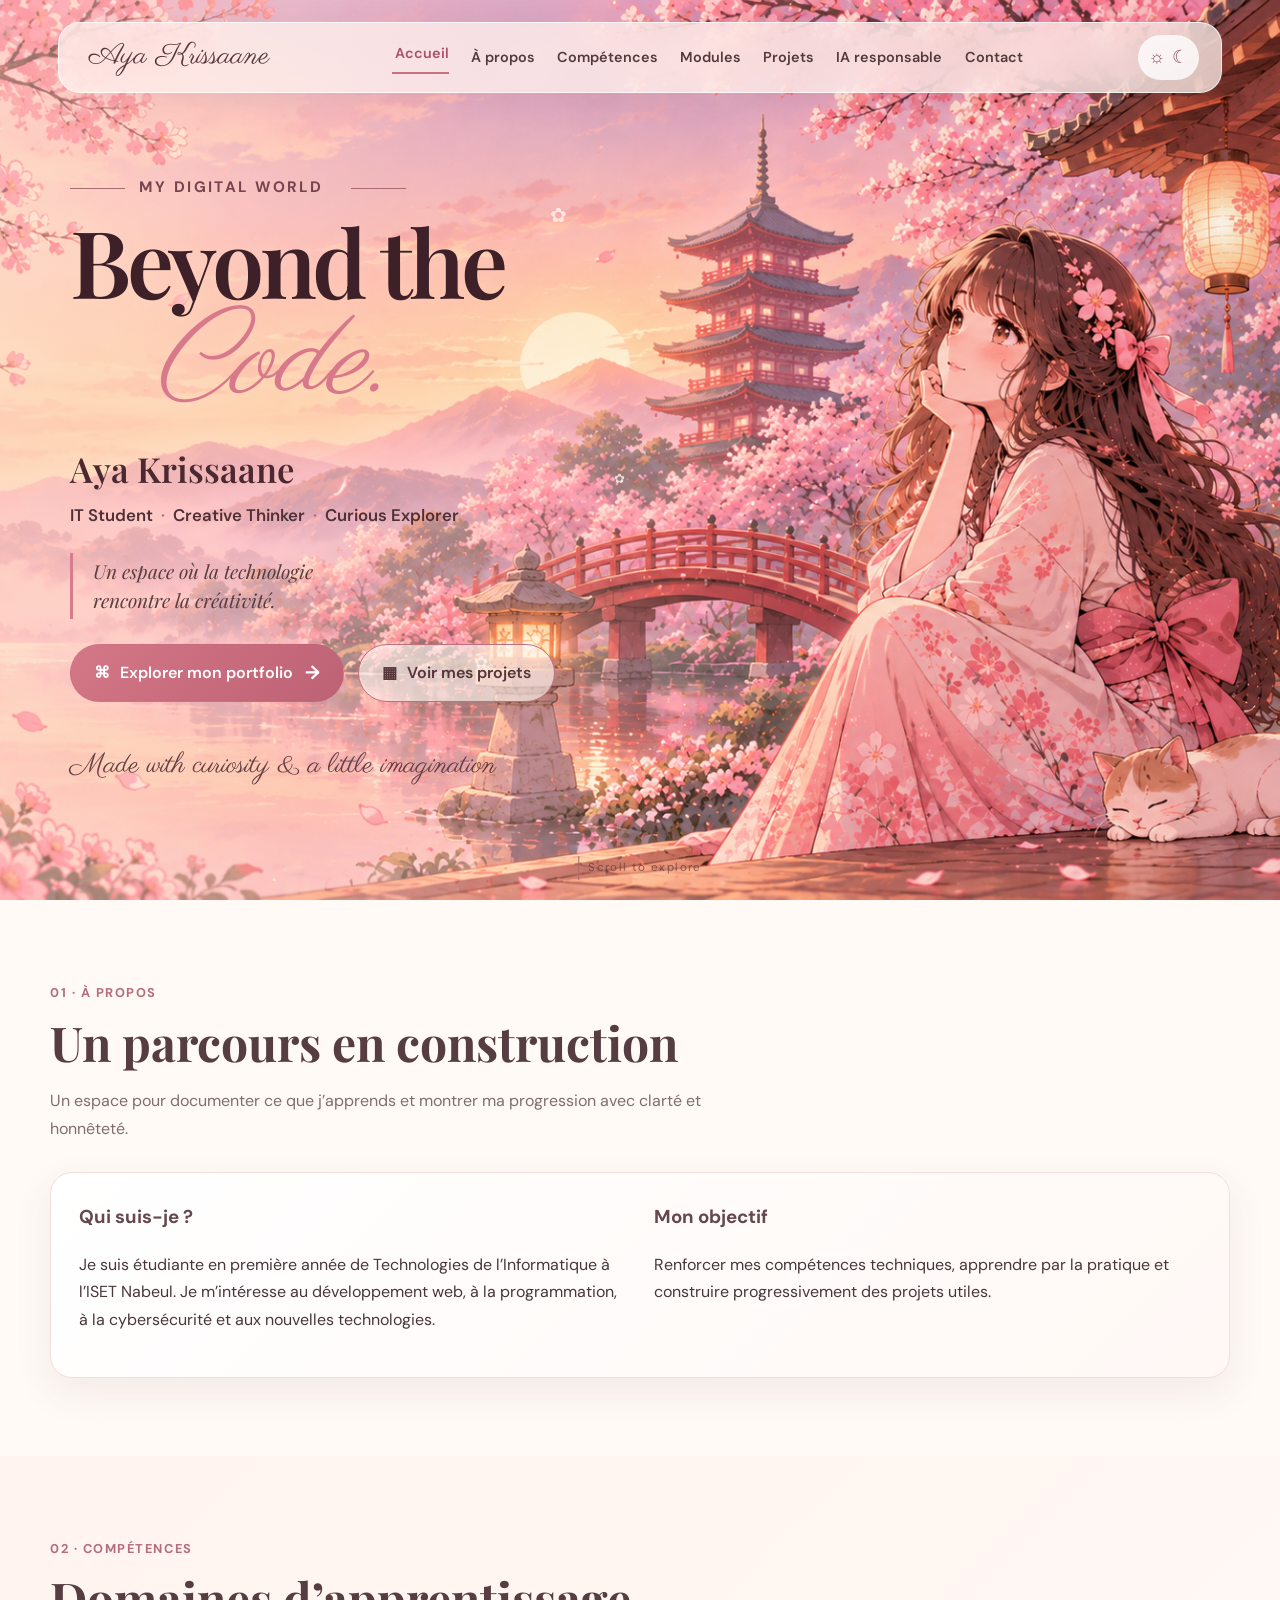
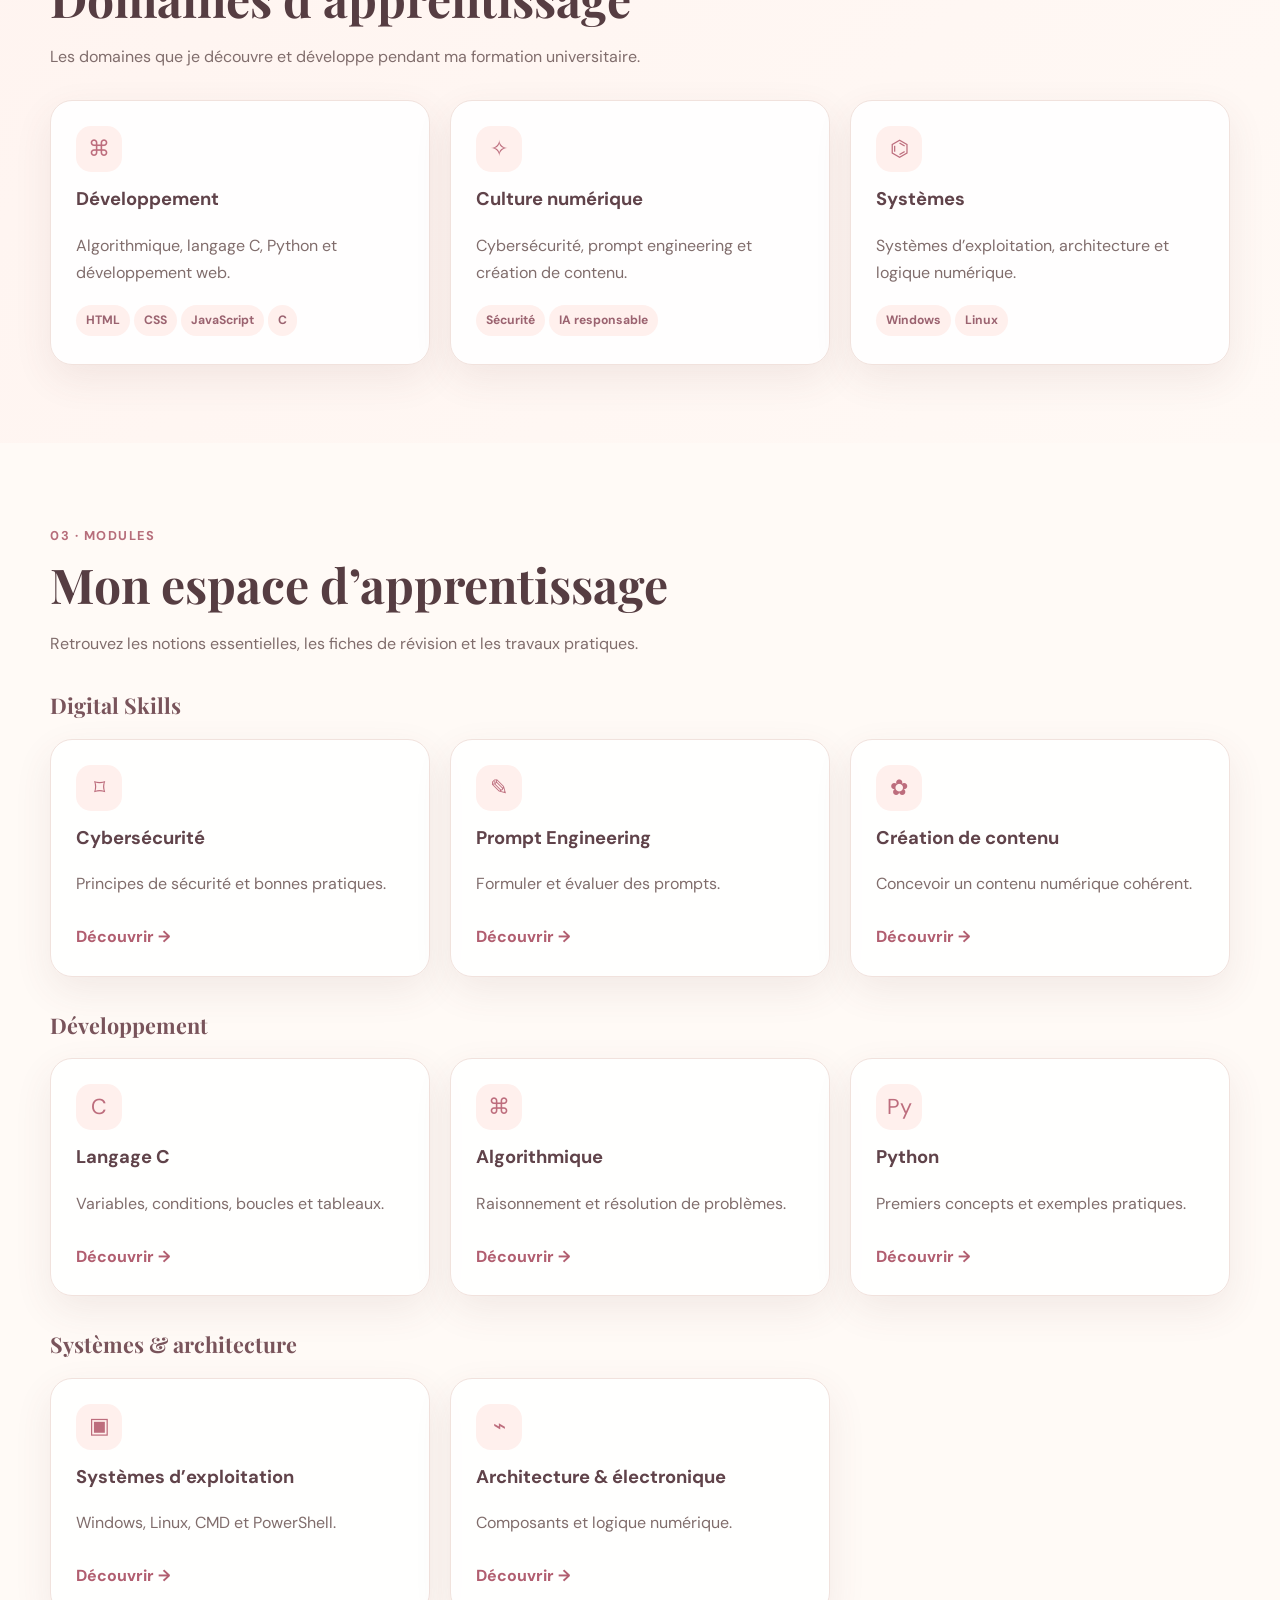
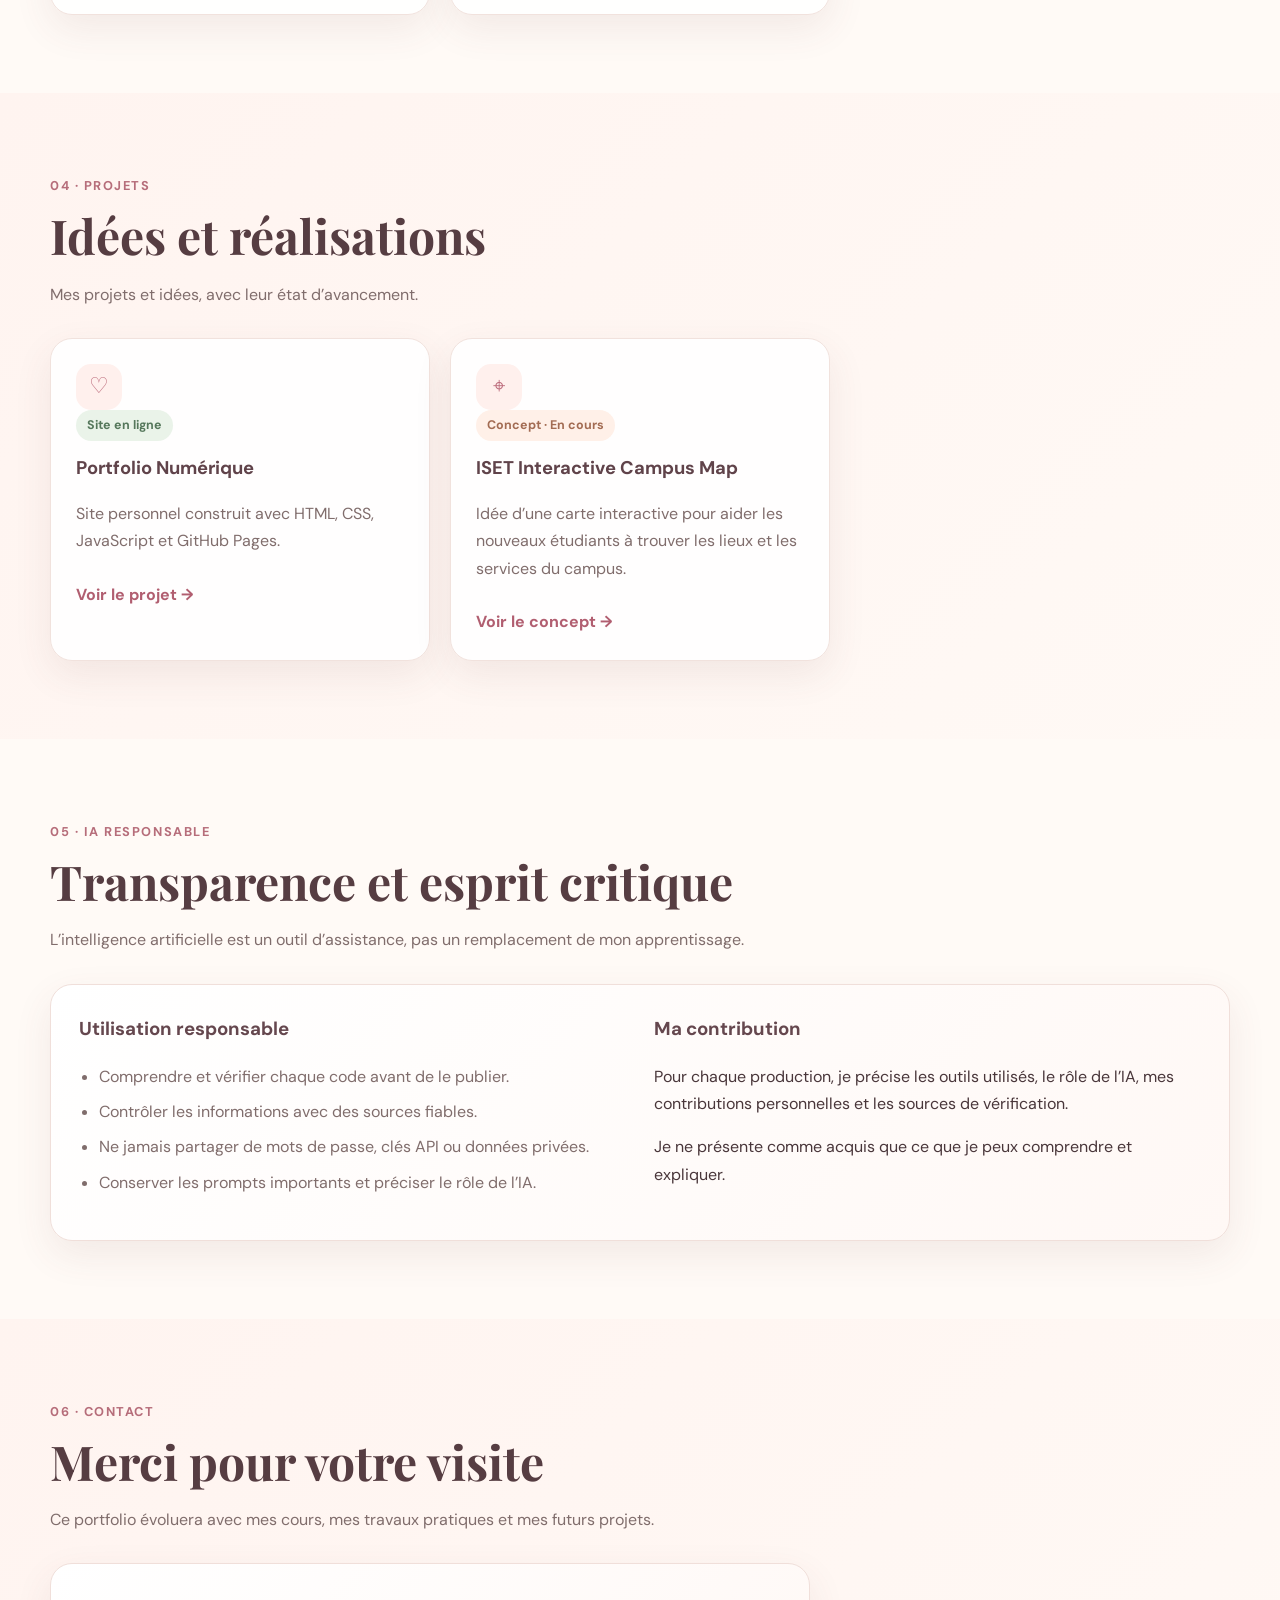
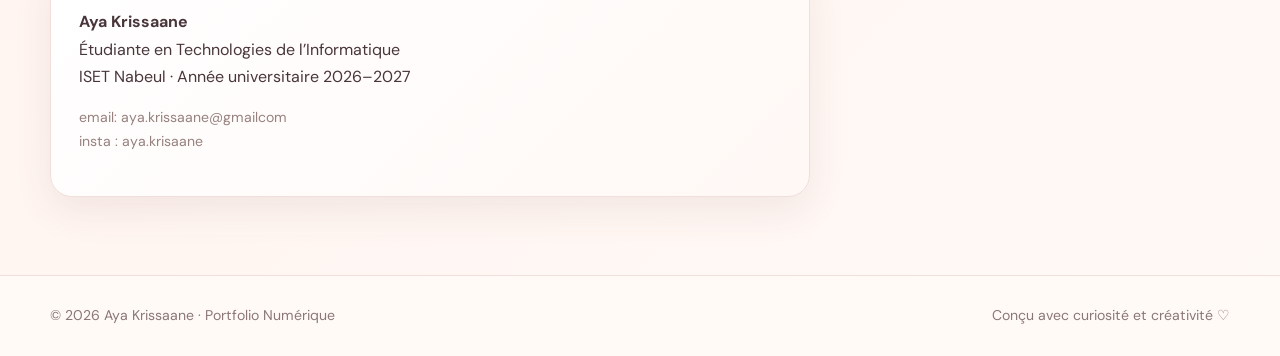
==== commit 0bddb8f6: "Update index.html" ====
--- a/index.html
+++ b/index.html
@@ -180,7 +180,7 @@
             </div>
             <div class="soft-panel contact-panel">
                 <p><strong>Aya Krissaane</strong><br>Étudiante en Technologies de l’Informatique<br>ISET Nabeul · Année universitaire 2026–2027</p>
-                <p class="small"> email: aya.krissaane@gmailcom insta : aya.krisaane </ p>
+                <p class="small"> email: aya.krissaane@gmailcom <br> insta : aya.krisaane </ p>
             </div>
         </div>
     </section>
